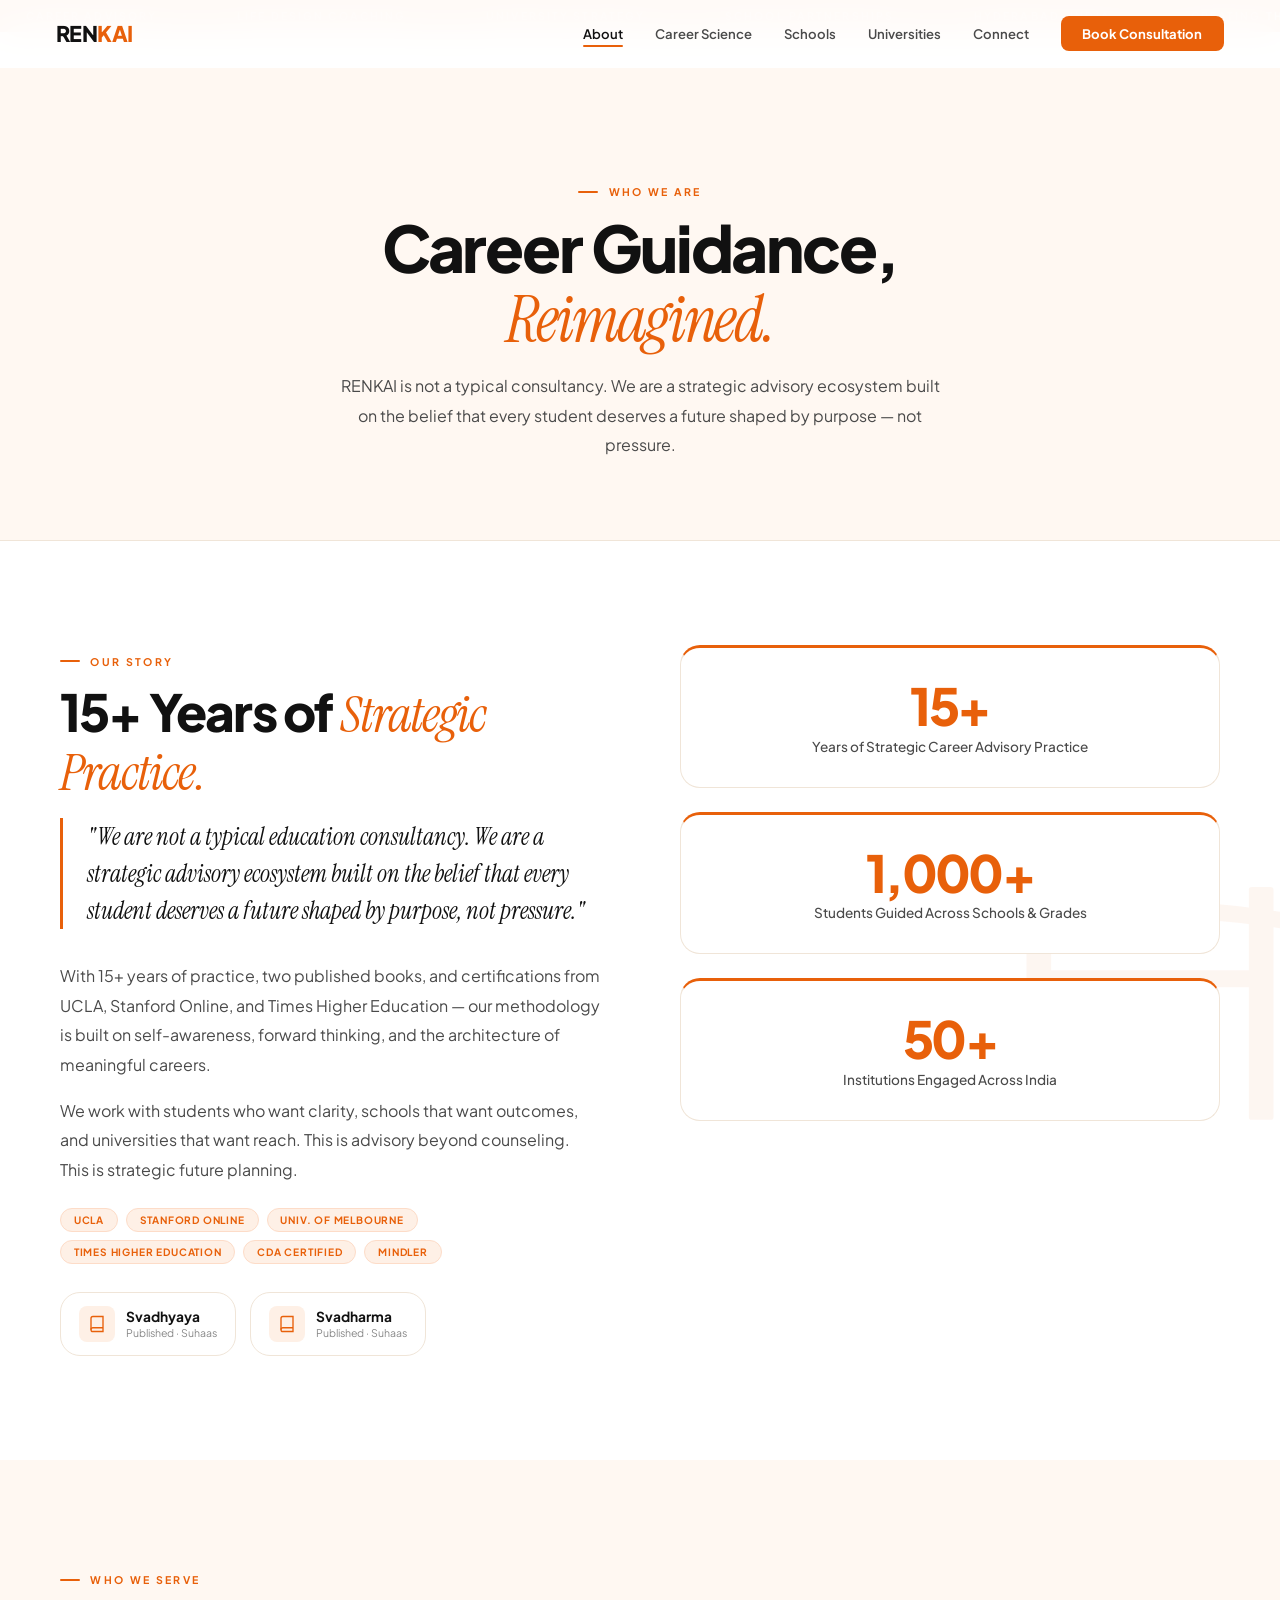
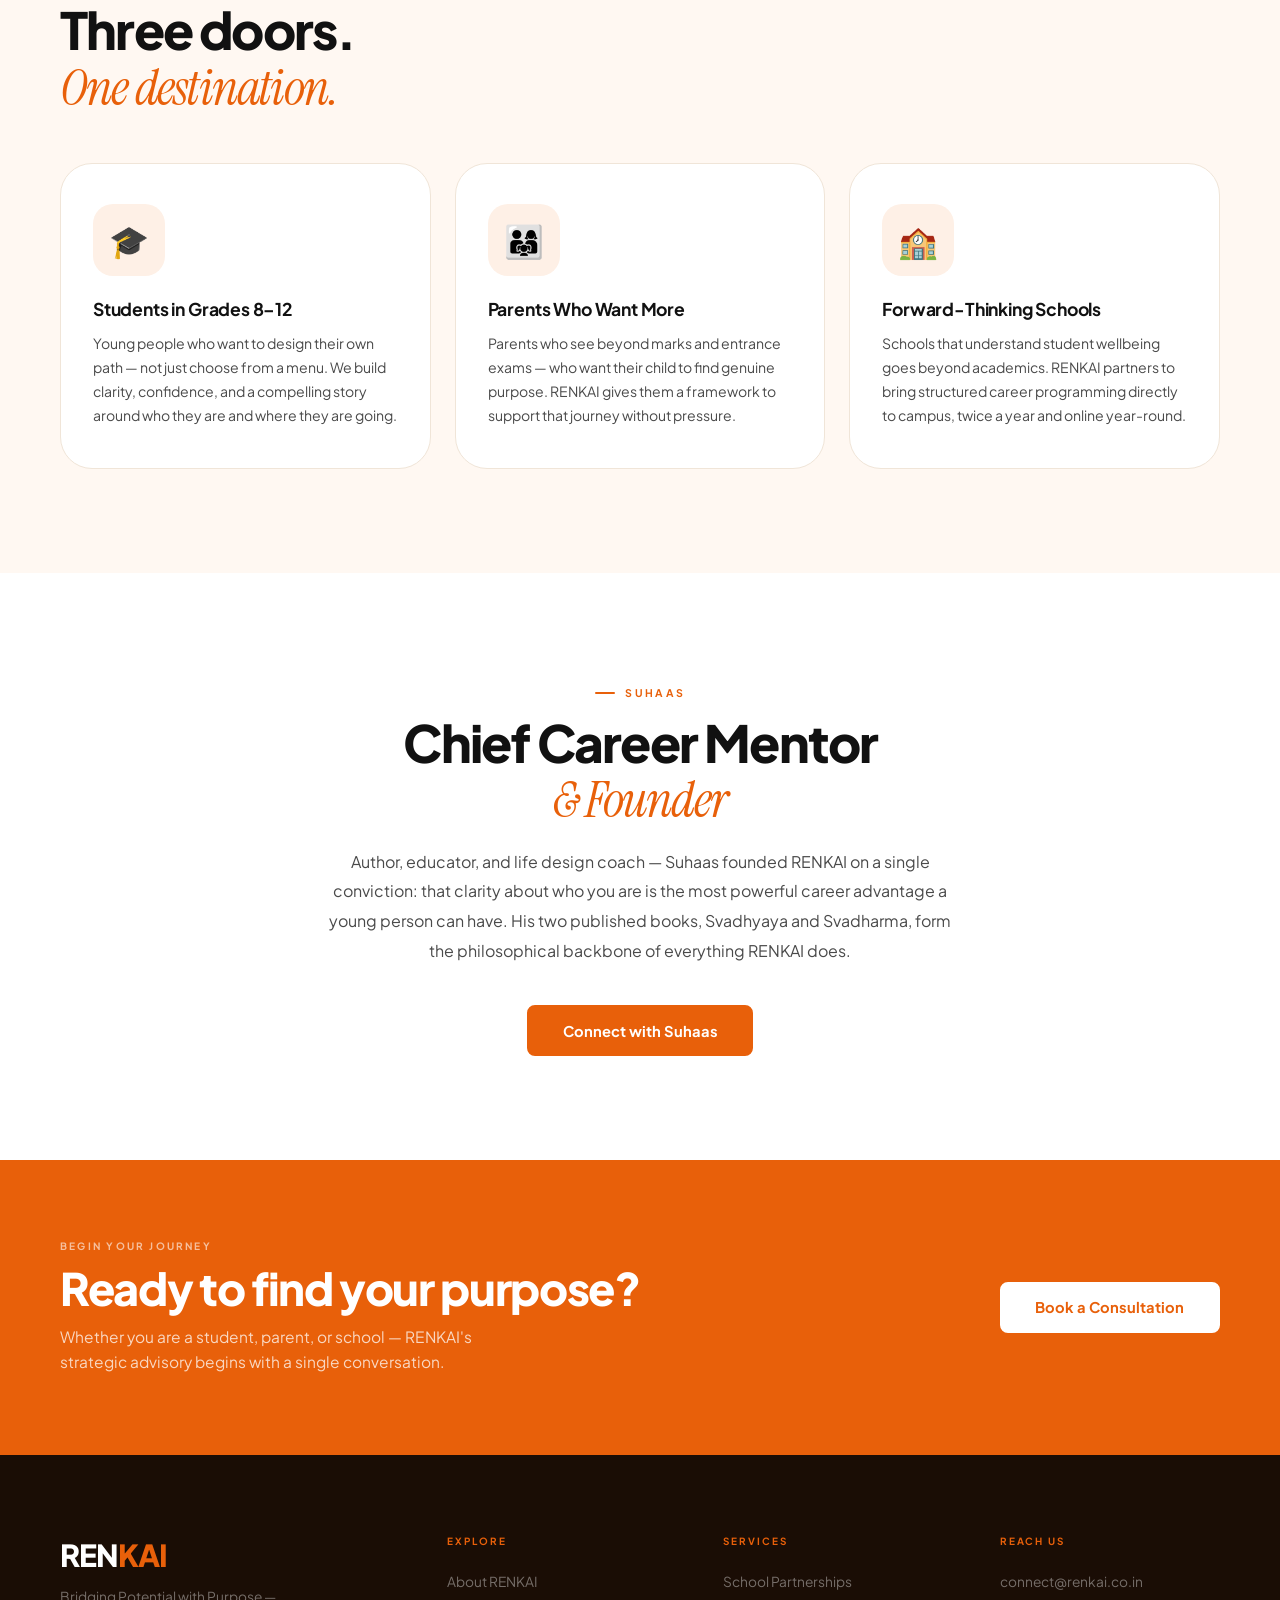
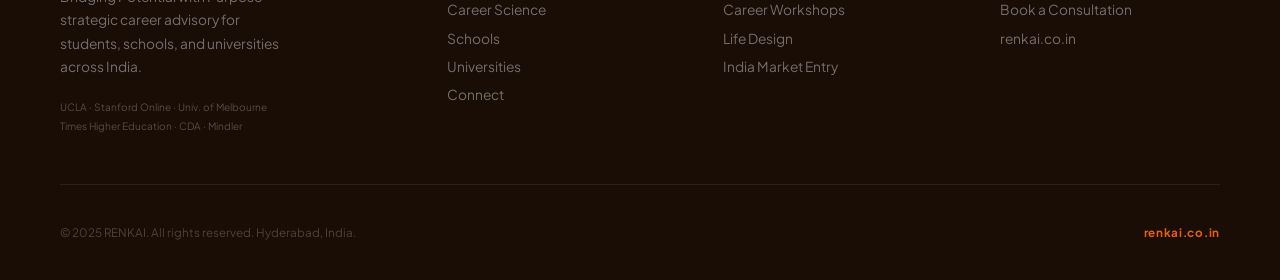
==== about.html @ 7af6ebdf "Add files via upload" ====
<!DOCTYPE html>
<html lang="en">
<head>
<meta charset="UTF-8">
<meta name="viewport" content="width=device-width, initial-scale=1.0">
<title>About RENKAI — RENKAI</title>
<meta name="description" content="RENKAI — Bridging Potential with Purpose. Strategic career advisory for students, schools, and universities.">
<link rel="preconnect" href="https://fonts.googleapis.com">
<link rel="preconnect" href="https://fonts.gstatic.com" crossorigin>
<link href="https://fonts.googleapis.com/css2?family=Plus+Jakarta+Sans:ital,wght@0,300;0,400;0,500;0,600;0,700;0,800;1,400&family=Instrument+Serif:ital@0;1&display=swap" rel="stylesheet">
<link rel="stylesheet" href="shared.css">
<style>
.about-2col{display:grid;grid-template-columns:1fr 1fr;gap:5rem;align-items:start;}
.torii-section{position:relative;overflow:hidden;}
.torii-section svg.t-deco{position:absolute;right:-60px;top:50%;transform:translateY(-50%);width:380px;opacity:.05;pointer-events:none;}
@media(max-width:900px){.about-2col{grid-template-columns:1fr;}.torii-section svg.t-deco{display:none;}}
</style>
</head>
<body>
<div class="ticker" aria-hidden="true"><div class="ticker-track"><div class="ti">Career Advisory <span class="td"></span></div><div class="ti">Life Design Coaching <span class="td"></span></div><div class="ti">University Strategy <span class="td"></span></div><div class="ti">School Partnerships <span class="td"></span></div><div class="ti">Hyderabad, India <span class="td"></span></div><div class="ti">Creating Thought Leaders <span class="td"></span></div><div class="ti">Grades 8–12 <span class="td"></span></div><div class="ti">renkai.co.in <span class="td"></span></div><div class="ti">Career Advisory <span class="td"></span></div><div class="ti">Life Design Coaching <span class="td"></span></div><div class="ti">University Strategy <span class="td"></span></div><div class="ti">School Partnerships <span class="td"></span></div><div class="ti">Hyderabad, India <span class="td"></span></div><div class="ti">Creating Thought Leaders <span class="td"></span></div><div class="ti">Grades 8–12 <span class="td"></span></div><div class="ti">renkai.co.in <span class="td"></span></div></div></div>
<nav id="nav"><a class="nav-logo" href="index.html">REN<span class="k">KAI</span></a><div class="nav-links"><a href="about.html">About</a><a href="career-science.html">Career Science</a><a href="schools.html">Schools</a><a href="universities.html">Universities</a><a href="connect.html">Connect</a><a href="connect.html" class="nav-cta">Book Consultation</a></div><button class="hamburger" id="burger"><span></span><span></span><span></span></button></nav>
<div class="mob" id="mob"><button class="mob-x" id="mobX">&#x2715;</button><a href="about.html">About</a><a href="career-science.html">Career Science</a><a href="schools.html">Schools</a><a href="universities.html">Universities</a><a href="connect.html">Connect</a><a href="connect.html" class="btn btn-f">Book Consultation</a></div>

<div class="page-hero">
  <div class="ey ey-c rv">Who We Are</div>
  <h1 class="h2p rv d1" style="font-size:clamp(2.4rem,5vw,4.5rem);">Career Guidance,<br><span class="ser">Reimagined.</span></h1>
  <p class="lead rv d2" style="margin:.9rem auto 0;text-align:center;">RENKAI is not a typical consultancy. We are a strategic advisory ecosystem built on the belief that every student deserves a future shaped by purpose — not pressure.</p>
</div>

<section class="section torii-section">
  <svg class="t-deco" viewBox="0 0 800 600" xmlns="http://www.w3.org/2000/svg" aria-hidden="true"><rect x="140" y="60" width="52" height="490" rx="6" fill="#E8600A"/><rect x="608" y="60" width="52" height="490" rx="6" fill="#E8600A"/><path d="M80 120 Q400 60 720 120 L720 155 Q400 95 80 155 Z" fill="#E8600A"/><rect x="148" y="235" width="504" height="36" rx="4" fill="#E8600A"/></svg>
  <div class="wrap">
    <div class="about-2col">
      <div>
        <div class="ey rv">Our Story</div>
        <h2 class="h2p rv d1">15+ Years of <span class="ser">Strategic Practice.</span></h2>
        <p class="pull-q rv d2">"We are not a typical education consultancy. We are a strategic advisory ecosystem built on the belief that every student deserves a future shaped by purpose, not pressure."</p>
        <p class="lead rv d3" style="max-width:100%;">With 15+ years of practice, two published books, and certifications from UCLA, Stanford Online, and Times Higher Education — our methodology is built on self-awareness, forward thinking, and the architecture of meaningful careers.</p>
        <p class="lead rv d4" style="max-width:100%;margin-top:1rem;">We work with students who want clarity, schools that want outcomes, and universities that want reach. This is advisory beyond counseling. This is strategic future planning.</p>
        <div class="chips rv d4">
          <span class="chip">UCLA</span><span class="chip">Stanford Online</span><span class="chip">Univ. of Melbourne</span><span class="chip">Times Higher Education</span><span class="chip">CDA Certified</span><span class="chip">Mindler</span>
        </div>
        <div class="book-row rv d5">
          <div class="book-chip"><div class="bico"><svg viewBox="0 0 24 24"><path d="M4 19.5A2.5 2.5 0 0 1 6.5 17H20"/><path d="M6.5 2H20v20H6.5A2.5 2.5 0 0 1 4 19.5v-15A2.5 2.5 0 0 1 6.5 2z"/></svg></div><div><div class="b-name">Svadhyaya</div><div class="b-by">Published · Suhaas</div></div></div>
          <div class="book-chip"><div class="bico"><svg viewBox="0 0 24 24"><path d="M4 19.5A2.5 2.5 0 0 1 6.5 17H20"/><path d="M6.5 2H20v20H6.5A2.5 2.5 0 0 1 4 19.5v-15A2.5 2.5 0 0 1 6.5 2z"/></svg></div><div><div class="b-name">Svadharma</div><div class="b-by">Published · Suhaas</div></div></div>
        </div>
      </div>
      <div>
        <div class="stat-row" style="grid-template-columns:1fr;margin-top:0;">
          <div class="stat-c rv d1"><div class="stat-n">15+</div><div class="stat-l">Years of Strategic Career Advisory Practice</div></div>
          <div class="stat-c rv d2"><div class="stat-n">1,000+</div><div class="stat-l">Students Guided Across Schools &amp; Grades</div></div>
          <div class="stat-c rv d3"><div class="stat-n">50+</div><div class="stat-l">Institutions Engaged Across India</div></div>
        </div>
      </div>
    </div>
  </div>
</section>

<section class="section bg-off">
  <div class="wrap">
    <div class="ey rv">Who We Serve</div>
    <h2 class="h2p rv d1">Three doors.<br><span class="ser">One destination.</span></h2>
    <div class="icon-grid" style="margin-top:3rem;">
      <div class="icon-card rv d1">
        <div class="big-ico"><span class="emoji">🎓</span></div>
        <h3>Students in Grades 8–12</h3>
        <p>Young people who want to design their own path — not just choose from a menu. We build clarity, confidence, and a compelling story around who they are and where they are going.</p>
      </div>
      <div class="icon-card rv d2">
        <div class="big-ico"><span class="emoji">👨‍👩‍👧</span></div>
        <h3>Parents Who Want More</h3>
        <p>Parents who see beyond marks and entrance exams — who want their child to find genuine purpose. RENKAI gives them a framework to support that journey without pressure.</p>
      </div>
      <div class="icon-card rv d3">
        <div class="big-ico"><span class="emoji">🏫</span></div>
        <h3>Forward-Thinking Schools</h3>
        <p>Schools that understand student wellbeing goes beyond academics. RENKAI partners to bring structured career programming directly to campus, twice a year and online year-round.</p>
      </div>
    </div>
  </div>
</section>

<section class="section">
  <div class="wrap" style="text-align:center;max-width:800px;">
    <div class="ey ey-c rv">Suhaas</div>
    <h2 class="h2p rv d1" style="text-align:center;">Chief Career Mentor<br><span class="ser">&amp; Founder</span></h2>
    <p class="lead rv d2" style="margin:1.2rem auto;text-align:center;max-width:640px;">Author, educator, and life design coach — Suhaas founded RENKAI on a single conviction: that clarity about who you are is the most powerful career advantage a young person can have. His two published books, Svadhyaya and Svadharma, form the philosophical backbone of everything RENKAI does.</p>
    <div style="margin-top:2.5rem;" class="rv d3"><a href="connect.html" class="btn btn-f">Connect with Suhaas</a></div>
  </div>
</section>

<div class="cta-strip">
  <div class="cta-in">
    <div class="rv"><p class="cta-ey">Begin Your Journey</p><h2 class="cta-h">Ready to find your purpose?</h2><p class="cta-p">Whether you are a student, parent, or school — RENKAI's strategic advisory begins with a single conversation.</p></div>
    <a href="connect.html" class="btn btn-w rv d3">Book a Consultation</a>
  </div>
</div>
<footer><div class="foot-wrap"><div class="foot-top"><div><span class="flogo">REN<span class="k">KAI</span></span><p class="ftag">Bridging Potential with Purpose — strategic career advisory for students, schools, and universities across India.</p><p class="fcerts">UCLA · Stanford Online · Univ. of Melbourne<br>Times Higher Education · CDA · Mindler</p></div><div class="fcol"><div class="fch">Explore</div><a href="about.html">About RENKAI</a><a href="career-science.html">Career Science</a><a href="schools.html">Schools</a><a href="universities.html">Universities</a><a href="connect.html">Connect</a></div><div class="fcol"><div class="fch">Services</div><a href="schools.html">School Partnerships</a><a href="schools.html">Career Workshops</a><a href="career-science.html">Life Design</a><a href="universities.html">India Market Entry</a></div><div class="fcol"><div class="fch">Reach Us</div><a href="mailto:connect@renkai.co.in">connect@renkai.co.in</a><a href="connect.html">Book a Consultation</a><a href="https://renkai.co.in">renkai.co.in</a></div></div><div class="foot-bot"><span class="fcopy">© 2025 RENKAI. All rights reserved. Hyderabad, India.</span><span class="fdomain">renkai.co.in</span></div></div></footer>
<script src="shared.js"></script>
</body>
</html>
---- shared.css ----
/* ============================================================
   RENKAI — shared.css  |  All pages share this file
   Emergent-style layout · White/Orange · Multi-page
   ============================================================ */

:root {
  --white:   #FFFFFF;
  --off:     #FFF8F2;
  --tint:    #FEF0E6;
  --tint2:   #FDE8D6;
  --border:  #F0E5D8;
  --text:    #111111;
  --mid:     #4A4A4A;
  --soft:    #888888;
  --orange:  #E8600A;
  --o2:      #F5873A;
  --o3:      #FDDCC8;
  --font:    'Plus Jakarta Sans', system-ui, sans-serif;
  --serif:   'Instrument Serif', Georgia, serif;
  --max:     1160px;
  --r:       20px;
  --r2:      32px;
  --sh:      0 4px 24px rgba(232,96,10,.09);
  --sh2:     0 12px 48px rgba(232,96,10,.14);
}

*,*::before,*::after{box-sizing:border-box;margin:0;padding:0;}
html{scroll-behavior:smooth;-webkit-font-smoothing:antialiased;}
body{font-family:var(--font);background:var(--white);color:var(--text);overflow-x:hidden;}
img{display:block;max-width:100%;}
a{color:inherit;text-decoration:none;}

/* ── TICKER ── */
.ticker{background:var(--orange);padding:.58rem 0;overflow:hidden;}
.ticker-track{display:flex;width:max-content;animation:tickroll 44s linear infinite;}
.ticker-track:hover{animation-play-state:paused;}
.ti{display:flex;align-items:center;gap:1.6rem;padding:0 1.6rem;font-size:.66rem;font-weight:700;letter-spacing:.2em;text-transform:uppercase;color:rgba(255,255,255,.9);white-space:nowrap;}
.td{width:3px;height:3px;border-radius:50%;background:rgba(255,255,255,.4);flex-shrink:0;}
@keyframes tickroll{to{transform:translateX(-50%);}}

/* ── NAV ── */
nav{position:fixed;top:0;left:0;right:0;z-index:900;height:68px;display:flex;align-items:center;justify-content:space-between;padding:0 3.5rem;background:rgba(255,255,255,.97);border-bottom:1px solid transparent;transition:border-color .3s,box-shadow .3s;backdrop-filter:blur(16px);}
nav.up{border-color:var(--border);box-shadow:0 2px 20px rgba(232,96,10,.07);}
.nav-logo{font-size:1.35rem;font-weight:800;letter-spacing:-.025em;color:var(--text);}
.nav-logo .k{color:var(--orange);}
.nav-links{display:flex;align-items:center;gap:2rem;}
.nav-links a{font-size:.82rem;font-weight:600;color:var(--mid);position:relative;transition:color .2s;padding:.3rem 0;}
.nav-links a::after{content:'';position:absolute;bottom:0;left:0;height:2px;width:0;background:var(--orange);border-radius:1px;transition:width .25s;}
.nav-links a:hover,.nav-links a.active{color:var(--text);}
.nav-links a:hover::after,.nav-links a.active::after{width:100%;}
.nav-cta{background:var(--orange)!important;color:#fff!important;padding:.55rem 1.35rem!important;border-radius:8px!important;font-weight:700!important;}
.nav-cta::after{display:none!important;}
.nav-cta:hover{background:var(--o2)!important;transform:translateY(-1px);}
.hamburger{display:none;flex-direction:column;gap:5px;cursor:pointer;background:none;border:none;padding:6px;}
.hamburger span{display:block;width:22px;height:2px;background:var(--text);border-radius:2px;transition:.3s;}

/* ── MOBILE MENU ── */
.mob{display:none;position:fixed;inset:0;z-index:890;background:rgba(255,255,255,.99);backdrop-filter:blur(20px);flex-direction:column;align-items:center;justify-content:center;gap:2.4rem;}
.mob.open{display:flex;}
.mob a{font-size:1.5rem;font-weight:700;color:var(--text);transition:color .2s;}
.mob a:hover{color:var(--orange);}
.mob-x{position:absolute;top:1.4rem;right:1.4rem;font-size:1.8rem;background:none;border:none;cursor:pointer;color:var(--mid);padding:8px;line-height:1;}

/* ── SHARED ── */
.wrap{max-width:var(--max);margin:0 auto;}
.section{padding:6.5rem 3.5rem;}
.bg-off{background:var(--off);}

/* Eyebrow */
.ey{display:inline-flex;align-items:center;gap:.65rem;font-size:.66rem;font-weight:700;letter-spacing:.22em;text-transform:uppercase;color:var(--orange);margin-bottom:1rem;}
.ey::before{content:'';width:20px;height:2px;background:var(--orange);border-radius:1px;flex-shrink:0;}
.ey-c{justify-content:center;}

/* Headings */
.h1p{font-size:clamp(3rem,8.5vw,8rem);font-weight:800;line-height:.96;letter-spacing:-.045em;color:var(--text);}
.h2p{font-size:clamp(2rem,4vw,3.4rem);font-weight:800;letter-spacing:-.035em;line-height:1.06;color:var(--text);margin-bottom:1.1rem;}
.h2p .ser{font-family:var(--serif);font-weight:400;font-style:italic;color:var(--orange);}
.h3p{font-size:1.25rem;font-weight:700;color:var(--text);letter-spacing:-.015em;margin-bottom:.6rem;}
.lead{font-size:1rem;color:var(--mid);line-height:1.85;max-width:600px;}

/* Buttons */
.btn{display:inline-flex;align-items:center;gap:.5rem;padding:.9rem 2.1rem;border-radius:8px;font-size:.92rem;font-weight:700;border:2px solid transparent;cursor:pointer;transition:all .22s;}
.btn-f{background:var(--orange);color:#fff;border-color:var(--orange);}
.btn-f:hover{background:var(--o2);border-color:var(--o2);transform:translateY(-2px);box-shadow:0 8px 24px rgba(232,96,10,.28);}
.btn-o{color:var(--orange);border-color:var(--orange);}
.btn-o:hover{background:var(--tint);transform:translateY(-2px);}
.btn-w{background:#fff;color:var(--orange);border-color:#fff;}
.btn-w:hover{opacity:.9;transform:translateY(-2px);}
.btn-pill{border-radius:100px!important;padding:1rem 3rem!important;}

/* Reveal */
.rv{opacity:0;transform:translateY(24px);transition:opacity .75s cubic-bezier(.16,1,.3,1),transform .75s cubic-bezier(.16,1,.3,1);}
.rv.on{opacity:1;transform:translateY(0);}
.d1{transition-delay:.08s;}.d2{transition-delay:.16s;}.d3{transition-delay:.24s;}.d4{transition-delay:.32s;}.d5{transition-delay:.4s;}

/* Underline word */
.ul-w{position:relative;display:inline-block;}
.ul-w::after{content:'';position:absolute;bottom:-4px;left:0;height:3px;width:0;background:var(--orange);border-radius:2px;transition:width .9s cubic-bezier(.16,1,.3,1);}
.ul-w.drawn::after{width:100%;}

/* ── PAGE HERO (inner pages) ── */
.page-hero{padding:9rem 3.5rem 5rem;background:var(--off);border-bottom:1px solid var(--border);text-align:center;}
.page-hero .h2p{font-size:clamp(2.4rem,5vw,4.5rem);}

/* ── HORIZONTAL FLOAT SCROLL ── */
.hscroll-outer{overflow:hidden;position:relative;padding:2.5rem 0;}
.hscroll-outer::before,.hscroll-outer::after{content:'';position:absolute;top:0;bottom:0;width:80px;z-index:2;pointer-events:none;}
.hscroll-outer::before{left:0;background:linear-gradient(to right,var(--white),transparent);}
.hscroll-outer::after{right:0;background:linear-gradient(to left,var(--white),transparent);}
.hscroll-outer.bg-off-fade::before{background:linear-gradient(to right,var(--off),transparent);}
.hscroll-outer.bg-off-fade::after{background:linear-gradient(to left,var(--off),transparent);}
.hscroll-track{display:flex;gap:1.5rem;width:max-content;animation:hscrollMove 38s linear infinite;padding:.5rem 2rem;}
.hscroll-track:hover{animation-play-state:paused;}
.hscroll-track.slow{animation-duration:52s;}
@keyframes hscrollMove{to{transform:translateX(-50%);}}

/* Float cards (horizontal scroll) */
.fc{flex-shrink:0;width:280px;background:var(--white);border:1px solid var(--border);border-radius:var(--r2);padding:2rem;transition:box-shadow .25s,transform .25s,border-color .25s;position:relative;overflow:hidden;}
.fc:hover{box-shadow:var(--sh2);transform:translateY(-6px);border-color:var(--o3);}
.fc::before{content:'';position:absolute;top:0;left:0;right:0;height:3px;background:linear-gradient(90deg,var(--orange),var(--o2));transform:scaleX(0);transform-origin:left;transition:transform .3s ease;border-radius:var(--r2) var(--r2) 0 0;}
.fc:hover::before{transform:scaleX(1);}
.fc-ico{width:60px;height:60px;background:var(--tint);border-radius:var(--r);display:flex;align-items:center;justify-content:center;margin-bottom:1.2rem;transition:background .25s;}
.fc:hover .fc-ico{background:var(--tint2);}
.fc-ico svg{width:30px;height:30px;stroke:var(--orange);fill:none;stroke-width:1.5;}
.fc-ico .big-icon{font-size:1.8rem;line-height:1;}
.fc h3{font-size:1rem;font-weight:700;color:var(--text);margin-bottom:.5rem;}
.fc p{font-size:.84rem;color:var(--mid);line-height:1.7;}
.fc-tag{display:inline-block;margin-top:1rem;font-size:.62rem;font-weight:700;letter-spacing:.1em;text-transform:uppercase;color:var(--orange);background:var(--tint);border:1px solid var(--o3);padding:.25rem .65rem;border-radius:100px;}

/* ── LARGE ICON STACK CARDS ── */
.icon-grid{display:grid;grid-template-columns:repeat(3,1fr);gap:1.5rem;}
.icon-card{background:var(--white);border:1px solid var(--border);border-radius:var(--r2);padding:2.5rem 2rem;position:relative;overflow:hidden;transition:box-shadow .28s,transform .28s,border-color .28s;}
.icon-card::before{content:'';position:absolute;top:0;left:0;right:0;height:4px;background:linear-gradient(90deg,var(--orange),var(--o2));transform:scaleX(0);transform-origin:left;transition:transform .35s ease;border-radius:var(--r2) var(--r2) 0 0;}
.icon-card:hover::before{transform:scaleX(1);}
.icon-card:hover{box-shadow:var(--sh2);transform:translateY(-5px);border-color:var(--o3);}
.icon-card .big-ico{width:72px;height:72px;background:var(--tint);border-radius:var(--r);display:flex;align-items:center;justify-content:center;margin-bottom:1.4rem;transition:background .28s;}
.icon-card:hover .big-ico{background:var(--tint2);}
.icon-card .big-ico svg{width:36px;height:36px;stroke:var(--orange);fill:none;stroke-width:1.5;}
.icon-card .big-ico .emoji{font-size:2rem;line-height:1;}
.icon-card h3{font-size:1.1rem;font-weight:700;color:var(--text);margin-bottom:.65rem;letter-spacing:-.01em;}
.icon-card p{font-size:.88rem;color:var(--mid);line-height:1.72;}

/* ── STAT CARDS ── */
.stat-row{display:grid;grid-template-columns:repeat(3,1fr);gap:1.5rem;margin-top:3rem;}
.stat-c{background:var(--white);border:1px solid var(--border);border-top:3px solid var(--orange);border-radius:var(--r);padding:2rem;text-align:center;transition:box-shadow .25s,transform .25s;}
.stat-c:hover{box-shadow:var(--sh);transform:translateY(-3px);}
.stat-n{font-size:3.2rem;font-weight:800;letter-spacing:-.05em;color:var(--orange);line-height:1;margin-bottom:.4rem;}
.stat-l{font-size:.85rem;color:var(--mid);font-weight:500;}

/* ── CHECKLIST ── */
.check-grid{display:grid;grid-template-columns:1fr 1fr;gap:.75rem;}
.check-item{display:flex;align-items:flex-start;gap:.7rem;padding:.95rem 1.1rem;background:var(--white);border:1px solid var(--border);border-radius:var(--r);font-size:.85rem;font-weight:600;color:var(--text);line-height:1.35;transition:border-color .22s,background .22s,transform .2s;}
.check-item:hover{border-color:var(--o3);background:var(--tint);transform:translateY(-1px);}
.chk{width:22px;height:22px;background:var(--orange);border-radius:50%;display:flex;align-items:center;justify-content:center;flex-shrink:0;margin-top:1px;}
.chk svg{width:11px;height:11px;stroke:#fff;fill:none;stroke-width:2.5;}

/* ── TESTIMONIAL CAROUSEL ── */
.testi-outer{overflow:hidden;position:relative;margin:0 -3.5rem;padding:0 3.5rem;}
.testi-outer::before,.testi-outer::after{content:'';position:absolute;top:0;bottom:0;width:100px;z-index:2;pointer-events:none;}
.testi-outer::before{left:0;background:linear-gradient(to right,var(--off),transparent);}
.testi-outer::after{right:0;background:linear-gradient(to left,var(--off),transparent);}
.testi-track{display:flex;gap:1.5rem;width:max-content;animation:testiScroll 54s linear infinite;padding:.5rem 0 1rem;}
.testi-track:hover{animation-play-state:paused;}
@keyframes testiScroll{to{transform:translateX(-50%);}}
.tc{width:360px;flex-shrink:0;background:var(--white);border:1px solid var(--border);border-radius:var(--r2);padding:2.2rem;transition:border-color .25s,box-shadow .25s;}
.tc:hover{border-color:var(--o3);box-shadow:var(--sh);}
.tc-top{display:flex;align-items:center;gap:.9rem;margin-bottom:1.2rem;}
.t-av{width:46px;height:46px;border-radius:50%;display:flex;align-items:center;justify-content:center;font-size:.95rem;font-weight:800;color:#fff;flex-shrink:0;}
.av1{background:var(--orange);}
.av2{background:var(--o2);}
.av3{background:#C06010;}
.av4{background:#D05020;}
.av5{background:#E07828;}
.av6{background:#B04A08;}
.t-name{font-size:.9rem;font-weight:700;color:var(--text);line-height:1.2;}
.t-role{font-size:.71rem;color:var(--soft);font-weight:500;margin-top:.12rem;}
.t-stars{display:flex;gap:2px;margin-bottom:.9rem;}
.t-stars svg{width:13px;height:13px;fill:var(--orange);}
.t-quote{font-family:var(--serif);font-size:1rem;font-style:italic;color:var(--mid);line-height:1.75;margin-bottom:1.1rem;}
.t-tag{display:inline-block;font-size:.61rem;font-weight:700;letter-spacing:.12em;text-transform:uppercase;color:var(--orange);background:var(--tint);border:1px solid var(--o3);padding:.26rem .68rem;border-radius:100px;}

/* ── CTA STRIP ── */
.cta-strip{background:var(--orange);padding:5rem 3.5rem;}
.cta-in{max-width:var(--max);margin:0 auto;display:flex;align-items:center;justify-content:space-between;gap:3rem;flex-wrap:wrap;}
.cta-ey{font-size:.63rem;font-weight:700;letter-spacing:.22em;text-transform:uppercase;color:rgba(255,255,255,.6);margin-bottom:.7rem;}
.cta-h{font-size:clamp(1.9rem,3.5vw,2.9rem);font-weight:800;letter-spacing:-.03em;color:#fff;line-height:1.1;margin-bottom:.7rem;}
.cta-p{font-size:.97rem;color:rgba(255,255,255,.75);line-height:1.65;max-width:480px;}

/* ── PULL QUOTE ── */
.pull-q{font-family:var(--serif);font-size:clamp(1.1rem,2vw,1.5rem);font-style:italic;line-height:1.55;color:var(--text);padding-left:1.5rem;border-left:3px solid var(--orange);margin-bottom:2rem;}

/* ── ORANGE STATEMENT BOX ── */
.stmt-box{background:var(--orange);border-radius:var(--r);padding:2.2rem 2.4rem;font-family:var(--serif);font-size:clamp(1rem,1.8vw,1.35rem);font-style:italic;color:#fff;line-height:1.55;}
.stmt-box em{font-style:normal;font-family:var(--font);font-weight:800;}

/* ── CERT CHIPS ── */
.chips{display:flex;flex-wrap:wrap;gap:.5rem;margin-top:1.5rem;}
.chip{font-size:.63rem;font-weight:700;letter-spacing:.08em;text-transform:uppercase;color:var(--orange);background:var(--tint);border:1px solid var(--o3);padding:.3rem .8rem;border-radius:100px;}

/* ── BOOK CHIPS ── */
.book-row{display:flex;gap:.9rem;flex-wrap:wrap;margin-top:1.8rem;}
.book-chip{display:flex;align-items:center;gap:.72rem;padding:.8rem 1.1rem;background:var(--white);border:1px solid var(--border);border-radius:var(--r);transition:border-color .22s;}
.book-chip:hover{border-color:var(--orange);}
.bico{width:36px;height:36px;background:var(--tint);border-radius:8px;display:flex;align-items:center;justify-content:center;flex-shrink:0;}
.bico svg{width:18px;height:18px;stroke:var(--orange);fill:none;stroke-width:1.8;}
.b-name{font-size:.86rem;font-weight:700;color:var(--text);line-height:1.2;}
.b-by{font-size:.66rem;color:var(--soft);}

/* ── TORII SVG ── */
.torii-bg{position:absolute;bottom:0;left:50%;transform:translateX(-50%);opacity:.07;pointer-events:none;width:min(900px,90vw);}

/* ── FOOTER ── */
footer{background:#1A0D05;padding:5rem 3.5rem 2.5rem;}
.foot-wrap{max-width:var(--max);margin:0 auto;}
.foot-top{display:grid;grid-template-columns:1.5fr 1fr 1fr 1fr;gap:3.5rem;padding-bottom:3rem;border-bottom:1px solid rgba(255,255,255,.08);margin-bottom:2.5rem;}
.flogo{font-size:1.9rem;font-weight:800;letter-spacing:-.03em;color:#fff;display:block;margin-bottom:.7rem;}
.flogo .k{color:var(--orange);}
.ftag{font-size:.86rem;color:rgba(255,255,255,.4);line-height:1.7;max-width:230px;margin-bottom:1.2rem;}
.fcerts{font-size:.63rem;color:rgba(255,255,255,.26);line-height:1.9;}
.fch{font-size:.62rem;font-weight:700;letter-spacing:.2em;text-transform:uppercase;color:var(--orange);margin-bottom:1.3rem;}
.fcol a{display:block;font-size:.86rem;color:rgba(255,255,255,.4);padding:.35rem 0;transition:color .2s;}
.fcol a:hover{color:#fff;}
.foot-bot{display:flex;justify-content:space-between;align-items:center;flex-wrap:wrap;gap:1rem;}
.fcopy{font-size:.73rem;color:rgba(255,255,255,.22);}
.fdomain{font-size:.73rem;font-weight:700;color:var(--orange);letter-spacing:.06em;}

/* ── RESPONSIVE ── */
@media(max-width:900px){
  nav{padding:0 1.5rem;}
  .nav-links{display:none;}
  .hamburger{display:flex;}
  .section{padding:4.5rem 1.5rem;}
  .page-hero{padding:8rem 1.5rem 4rem;}
  .icon-grid{grid-template-columns:1fr 1fr;}
  .stat-row{grid-template-columns:1fr 1fr;}
  .check-grid{grid-template-columns:1fr;}
  .cta-strip{padding:4rem 1.5rem;}
  .cta-in{flex-direction:column;}
  footer{padding:4rem 1.5rem 2rem;}
  .foot-top{grid-template-columns:1fr 1fr;gap:2.5rem;}
  .testi-outer{margin:0 -1.5rem;padding:0 1.5rem;}
}
@media(max-width:600px){
  .section{padding:4rem 1rem;}
  .icon-grid{grid-template-columns:1fr;}
  .stat-row{grid-template-columns:1fr;}
  nav{padding:0 1rem;}
  footer{padding:3rem 1rem 1.5rem;}
  .foot-top{grid-template-columns:1fr;}
  .cta-strip{padding:3.5rem 1rem;}
  .tc{width:300px;}
  .fc{width:240px;}
  .page-hero{padding:7.5rem 1rem 3.5rem;}
}
@media(prefers-reduced-motion:reduce){
  *,*::before,*::after{animation-duration:.01ms!important;transition-duration:.01ms!important;}
}
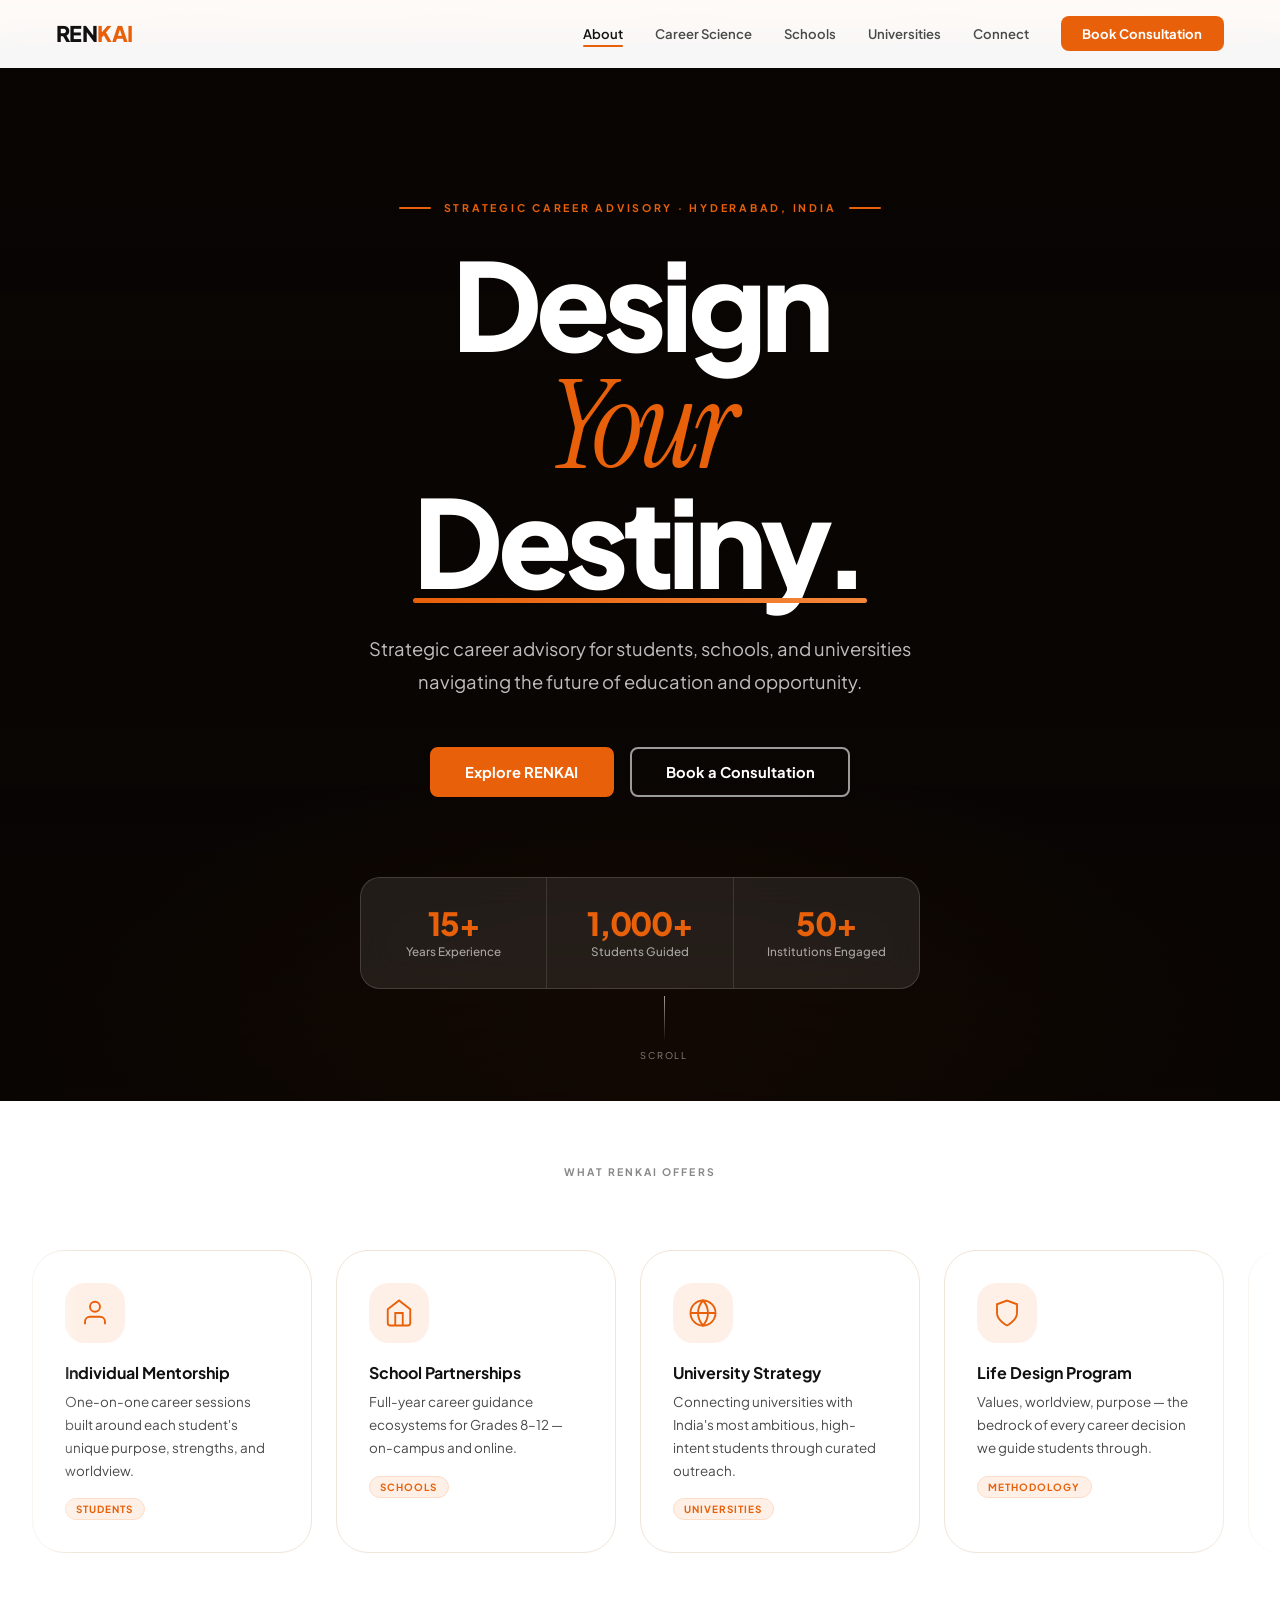
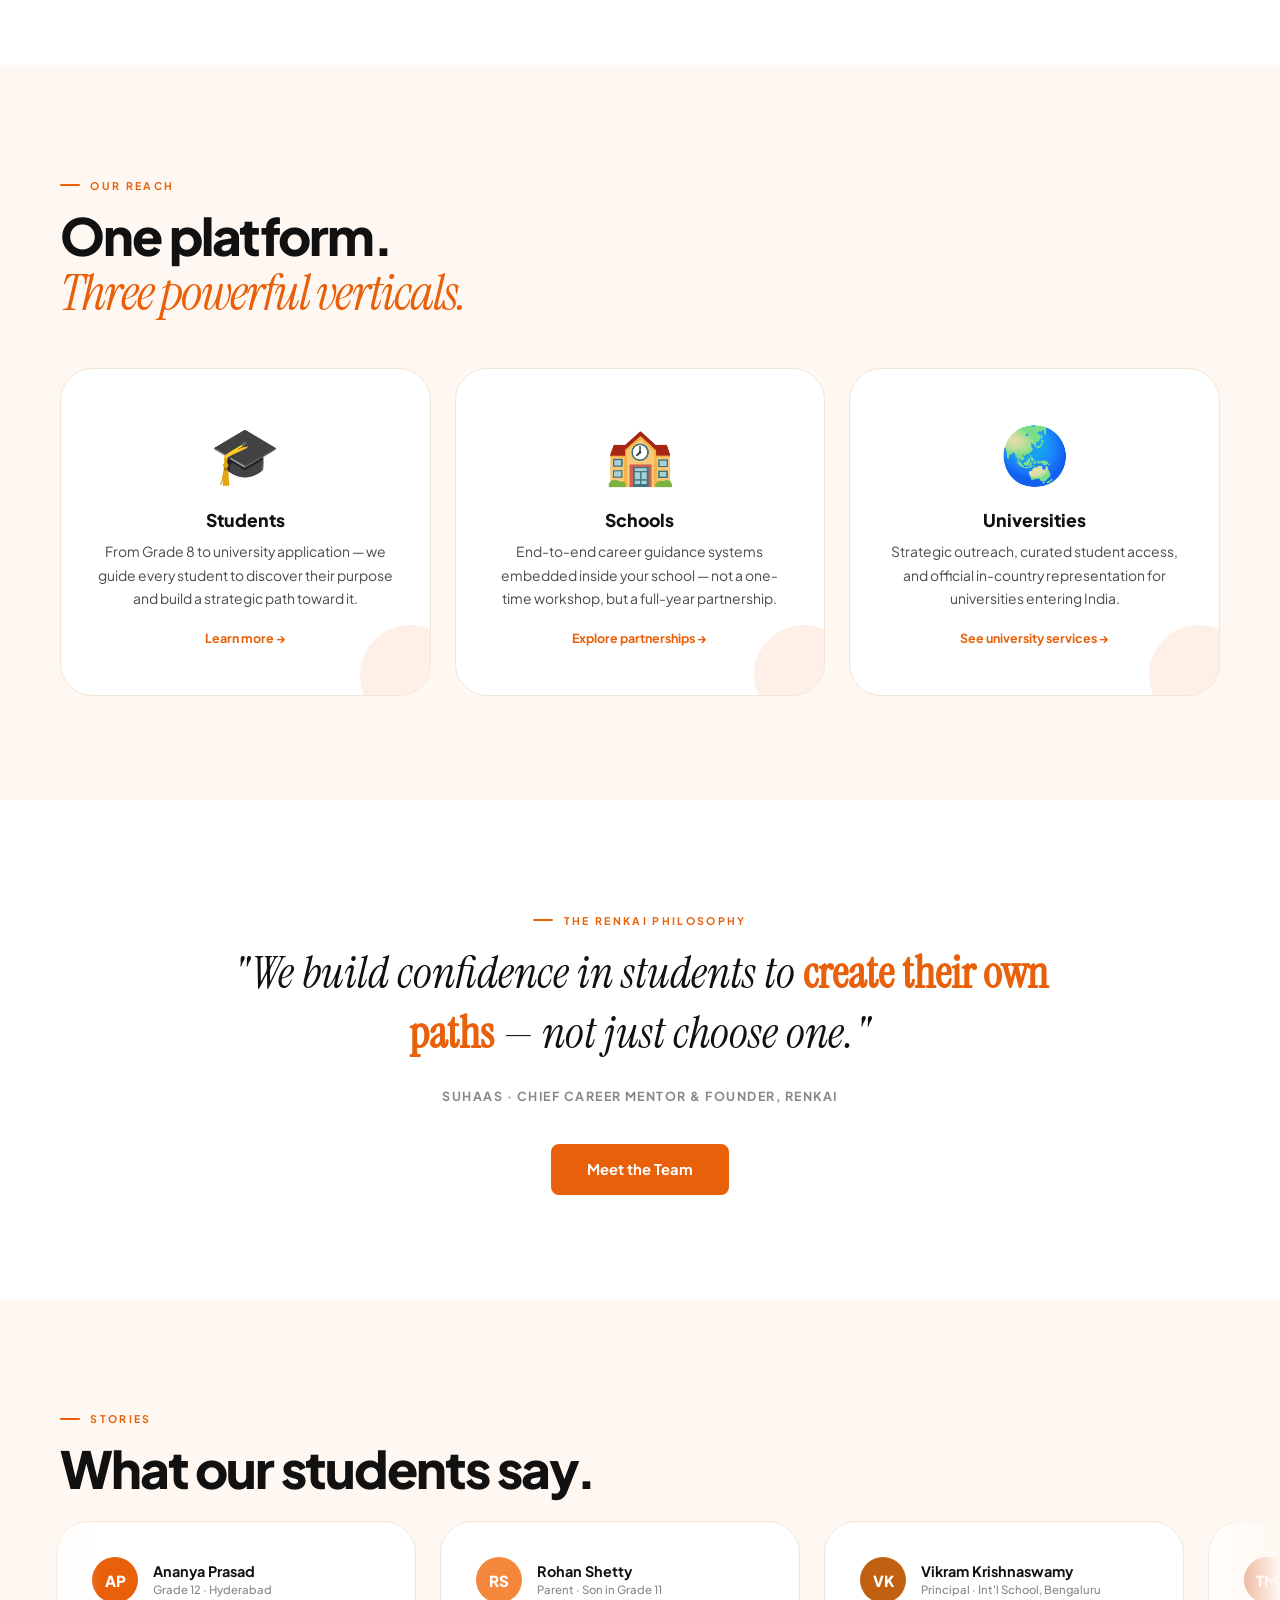
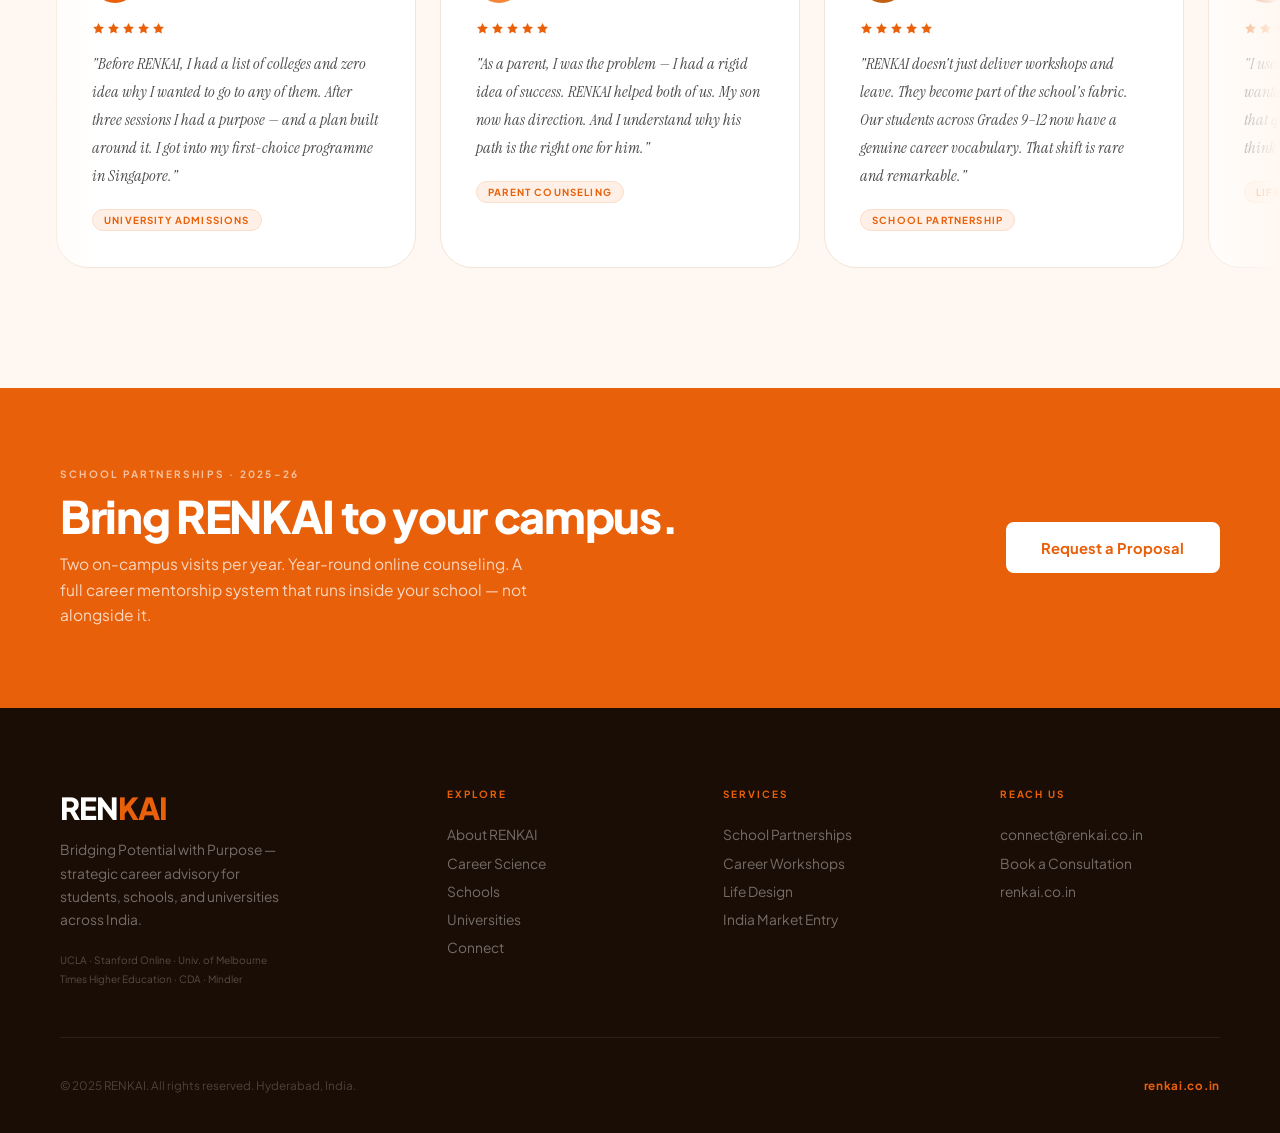
==== commit 6c64e570: "Update print statement from 'Hello' to 'Goodbye'" ====
--- a/about.html
+++ b/about.html
@@ -3,99 +3,243 @@
 <head>
 <meta charset="UTF-8">
 <meta name="viewport" content="width=device-width, initial-scale=1.0">
-<title>About RENKAI — RENKAI</title>
-<meta name="description" content="RENKAI — Bridging Potential with Purpose. Strategic career advisory for students, schools, and universities.">
+<title>RENKAI — Design Your Destiny</title>
+<meta name="description" content="RENKAI is a premium strategic career advisory platform bridging potential with purpose for students, schools, and universities across India.">
 <link rel="preconnect" href="https://fonts.googleapis.com">
 <link rel="preconnect" href="https://fonts.gstatic.com" crossorigin>
 <link href="https://fonts.googleapis.com/css2?family=Plus+Jakarta+Sans:ital,wght@0,300;0,400;0,500;0,600;0,700;0,800;1,400&family=Instrument+Serif:ital@0;1&display=swap" rel="stylesheet">
 <link rel="stylesheet" href="shared.css">
 <style>
-.about-2col{display:grid;grid-template-columns:1fr 1fr;gap:5rem;align-items:start;}
-.torii-section{position:relative;overflow:hidden;}
-.torii-section svg.t-deco{position:absolute;right:-60px;top:50%;transform:translateY(-50%);width:380px;opacity:.05;pointer-events:none;}
-@media(max-width:900px){.about-2col{grid-template-columns:1fr;}.torii-section svg.t-deco{display:none;}}
+/* ── HOME-ONLY STYLES ── */
+.hero{min-height:100vh;display:flex;align-items:center;justify-content:center;text-align:center;padding:10rem 3.5rem 7rem;position:relative;overflow:hidden;background:#0a0604;}
+
+/* REAL TORII GATE PHOTO BACKGROUND */
+.hero-photo{position:absolute;inset:0;z-index:0;}
+.hero-photo img{width:100%;height:100%;object-fit:cover;object-position:center 30%;display:block;}
+
+/* Multi-layer overlay — darkens photo so text is crisp, adds orange warmth at bottom */
+.hero-photo::after{
+  content:'';
+  position:absolute;inset:0;
+  background:
+    linear-gradient(to bottom,
+      rgba(8,4,2,.72) 0%,
+      rgba(8,4,2,.52) 35%,
+      rgba(8,4,2,.48) 55%,
+      rgba(8,4,2,.78) 100%
+    ),
+    radial-gradient(ellipse 80% 50% at 50% 100%, rgba(232,96,10,.18) 0%, transparent 65%);
+}
+
+.hero-inner{position:relative;z-index:1;max-width:940px;margin:0 auto;}
+.hero-ey{display:inline-flex;align-items:center;gap:.8rem;font-size:.66rem;font-weight:700;letter-spacing:.26em;text-transform:uppercase;color:var(--orange);margin-bottom:2rem;opacity:0;animation:hfu .8s .1s cubic-bezier(.16,1,.3,1) forwards;}
+.hero-ey::before,.hero-ey::after{content:'';display:block;width:32px;height:1.5px;background:var(--orange);border-radius:1px;}
+
+/* Headline — white on photo */
+.hero-h1{font-size:clamp(3.5rem,9.5vw,9rem);font-weight:800;line-height:.94;letter-spacing:-.048em;color:#ffffff;margin-bottom:.4rem;opacity:0;animation:hfu .8s .22s cubic-bezier(.16,1,.3,1) forwards;}
+.hero-h1 .italic{font-family:var(--serif);font-weight:400;font-style:italic;color:var(--orange);}
+.hero-h1 .uw{position:relative;display:inline-block;}
+.hero-h1 .uw::after{content:'';position:absolute;bottom:-6px;left:0;height:5px;width:0;background:linear-gradient(90deg,var(--orange),var(--o2));border-radius:3px;animation:drawLine .9s 1.3s cubic-bezier(.16,1,.3,1) forwards;}
+@keyframes drawLine{to{width:100%;}}
+.hero-sub{font-size:clamp(1rem,1.8vw,1.15rem);color:rgba(255,255,255,.75);line-height:1.8;max-width:560px;margin:2.2rem auto 3rem;opacity:0;animation:hfu .8s .42s cubic-bezier(.16,1,.3,1) forwards;}
+.hero-ctas{display:flex;align-items:center;justify-content:center;gap:1rem;flex-wrap:wrap;opacity:0;animation:hfu .8s .56s cubic-bezier(.16,1,.3,1) forwards;}
+
+/* Outline button reversed for dark hero */
+.hero-ctas .btn-o{color:#fff;border-color:rgba(255,255,255,.6);}
+.hero-ctas .btn-o:hover{background:rgba(255,255,255,.1);border-color:#fff;}
+
+/* stat bar — frosted glass on photo */
+.hero-stats{display:flex;align-items:stretch;margin:5rem auto 0;max-width:680px;border:1px solid rgba(255,255,255,.15);border-radius:var(--r);overflow:hidden;backdrop-filter:blur(16px);-webkit-backdrop-filter:blur(16px);background:rgba(255,255,255,.09);opacity:0;animation:hfu .8s .75s cubic-bezier(.16,1,.3,1) forwards;}
+.hs{flex:1;padding:1.8rem 1.5rem;text-align:center;border-right:1px solid rgba(255,255,255,.12);transition:background .25s;}
+.hs:last-child{border-right:none;}
+.hs:hover{background:rgba(255,255,255,.07);}
+.hs-n{font-size:2rem;font-weight:800;letter-spacing:-.04em;color:var(--orange);line-height:1;margin-bottom:.3rem;}
+.hs-l{font-size:.73rem;color:rgba(255,255,255,.6);font-weight:500;}
+
+/* scroll hint */
+.scroll-hint{position:absolute;bottom:2.5rem;left:50%;transform:translateX(-50%);display:flex;flex-direction:column;align-items:center;gap:7px;opacity:0;animation:hfu .8s 1.1s ease forwards;}
+.sh-line{width:1px;height:46px;background:linear-gradient(to bottom,rgba(255,255,255,.6),transparent);animation:shpulse 2.2s ease-in-out infinite;}
+.sh-txt{font-size:.58rem;letter-spacing:.2em;text-transform:uppercase;color:rgba(255,255,255,.5);}
+@keyframes hfu{from{opacity:0;transform:translateY(22px);}to{opacity:1;transform:translateY(0);}}
+@keyframes shpulse{0%,100%{opacity:.3}50%{opacity:1}}
+
+/* float scroll section */
+.float-section{padding:4rem 0;background:var(--white);}
+.float-label{text-align:center;font-size:.65rem;font-weight:700;letter-spacing:.2em;text-transform:uppercase;color:var(--soft);margin-bottom:1.5rem;}
+
+/* home 2-col intro */
+.home-grid{display:grid;grid-template-columns:1fr 1fr;gap:5rem;align-items:start;}
+.home-big-num{font-size:7rem;font-weight:800;letter-spacing:-.06em;color:var(--o3);line-height:.9;margin-bottom:-.5rem;}
+
+/* services float cards — home */
+.sfc{display:flex;align-items:flex-start;gap:.7rem;padding:1rem 1.2rem;background:var(--white);border:1px solid var(--border);border-radius:var(--r);margin-bottom:.75rem;transition:border-color .22s,background .22s;}
+.sfc:hover{border-color:var(--o3);background:var(--tint);}
+.sfc-ico{width:36px;height:36px;background:var(--tint);border-radius:8px;display:flex;align-items:center;justify-content:center;flex-shrink:0;}
+.sfc-ico svg{width:18px;height:18px;stroke:var(--orange);fill:none;stroke-width:1.6;}
+.sfc-txt{font-size:.86rem;font-weight:600;color:var(--text);}
+.sfc-sub{font-size:.75rem;color:var(--soft);margin-top:.12rem;}
+
+/* three pillars */
+.pillars{display:grid;grid-template-columns:repeat(3,1fr);gap:1.5rem;margin-top:3rem;}
+.pillar{background:var(--white);border:1px solid var(--border);border-radius:var(--r2);padding:3rem 2rem;text-align:center;transition:box-shadow .28s,transform .28s,border-color .28s;position:relative;overflow:hidden;}
+.pillar::after{content:'';position:absolute;bottom:-30px;right:-30px;width:100px;height:100px;background:var(--tint);border-radius:50%;pointer-events:none;transition:background .28s;}
+.pillar:hover::after{background:var(--tint2);}
+.pillar:hover{box-shadow:var(--sh2);transform:translateY(-6px);border-color:var(--o3);}
+.pillar-ico{font-size:3.5rem;margin-bottom:1.2rem;display:block;}
+.pillar-title{font-size:1.1rem;font-weight:800;color:var(--text);margin-bottom:.6rem;}
+.pillar-body{font-size:.87rem;color:var(--mid);line-height:1.7;}
+.pillar-arrow{display:inline-flex;align-items:center;gap:.35rem;font-size:.78rem;font-weight:700;color:var(--orange);margin-top:1.2rem;transition:gap .2s;}
+.pillar:hover .pillar-arrow{gap:.6rem;}
+
+@media(max-width:900px){
+  .home-grid{grid-template-columns:1fr;}
+  .pillars{grid-template-columns:1fr 1fr;}
+  .hero{padding:9rem 1.5rem 5rem;}
+}
+@media(max-width:600px){
+  .pillars{grid-template-columns:1fr;}
+  .hero{padding:8rem 1rem 4.5rem;}
+}
 </style>
 </head>
 <body>
+
+<!-- NAV -->
 <div class="ticker" aria-hidden="true"><div class="ticker-track"><div class="ti">Career Advisory <span class="td"></span></div><div class="ti">Life Design Coaching <span class="td"></span></div><div class="ti">University Strategy <span class="td"></span></div><div class="ti">School Partnerships <span class="td"></span></div><div class="ti">Hyderabad, India <span class="td"></span></div><div class="ti">Creating Thought Leaders <span class="td"></span></div><div class="ti">Grades 8–12 <span class="td"></span></div><div class="ti">renkai.co.in <span class="td"></span></div><div class="ti">Career Advisory <span class="td"></span></div><div class="ti">Life Design Coaching <span class="td"></span></div><div class="ti">University Strategy <span class="td"></span></div><div class="ti">School Partnerships <span class="td"></span></div><div class="ti">Hyderabad, India <span class="td"></span></div><div class="ti">Creating Thought Leaders <span class="td"></span></div><div class="ti">Grades 8–12 <span class="td"></span></div><div class="ti">renkai.co.in <span class="td"></span></div></div></div>
 <nav id="nav"><a class="nav-logo" href="index.html">REN<span class="k">KAI</span></a><div class="nav-links"><a href="about.html">About</a><a href="career-science.html">Career Science</a><a href="schools.html">Schools</a><a href="universities.html">Universities</a><a href="connect.html">Connect</a><a href="connect.html" class="nav-cta">Book Consultation</a></div><button class="hamburger" id="burger"><span></span><span></span><span></span></button></nav>
 <div class="mob" id="mob"><button class="mob-x" id="mobX">&#x2715;</button><a href="about.html">About</a><a href="career-science.html">Career Science</a><a href="schools.html">Schools</a><a href="universities.html">Universities</a><a href="connect.html">Connect</a><a href="connect.html" class="btn btn-f">Book Consultation</a></div>
 
-<div class="page-hero">
-  <div class="ey ey-c rv">Who We Are</div>
-  <h1 class="h2p rv d1" style="font-size:clamp(2.4rem,5vw,4.5rem);">Career Guidance,<br><span class="ser">Reimagined.</span></h1>
-  <p class="lead rv d2" style="margin:.9rem auto 0;text-align:center;">RENKAI is not a typical consultancy. We are a strategic advisory ecosystem built on the belief that every student deserves a future shaped by purpose — not pressure.</p>
+<!-- ══ HERO ══ -->
+<section class="hero">
+
+  <!-- REAL TORII GATE PHOTO -->
+  <div class="hero-photo">
+    <img src="assets/images/toriigate-hero.jpg" alt="Torii gate — RENKAI" loading="eager" fetchpriority="high">
+  </div>
+
+  <div class="hero-inner">
+    <p class="hero-ey">Strategic Career Advisory · Hyderabad, India</p>
+    <h1 class="hero-h1">
+      Design<br>
+      <span class="italic">Your</span><br>
+      <span class="uw">Destiny.</span>
+    </h1>
+    <p class="hero-sub">Strategic career advisory for students, schools, and universities navigating the future of education and opportunity.</p>
+    <div class="hero-ctas">
+      <a href="about.html" class="btn btn-f">Explore RENKAI</a>
+      <a href="connect.html" class="btn btn-o">Book a Consultation</a>
+    </div>
+    <div class="hero-stats">
+      <div class="hs"><div class="hs-n">15+</div><div class="hs-l">Years Experience</div></div>
+      <div class="hs"><div class="hs-n">1,000+</div><div class="hs-l">Students Guided</div></div>
+      <div class="hs"><div class="hs-n">50+</div><div class="hs-l">Institutions Engaged</div></div>
+    </div>
+  </div>
+  <div class="scroll-hint"><div class="sh-line"></div><span class="sh-txt">Scroll</span></div>
+</section>
+
+<!-- ══ HORIZONTAL FLOATING SCROLL ══ -->
+<div class="float-section">
+  <p class="float-label">What RENKAI Offers</p>
+  <div class="hscroll-outer">
+    <div class="hscroll-track">
+      <div class="fc"><div class="fc-ico"><svg viewBox="0 0 24 24"><path d="M20 21v-2a4 4 0 0 0-4-4H8a4 4 0 0 0-4 4v2"/><circle cx="12" cy="7" r="4"/></svg></div><h3>Individual Mentorship</h3><p>One-on-one career sessions built around each student's unique purpose, strengths, and worldview.</p><span class="fc-tag">Students</span></div>
+      <div class="fc"><div class="fc-ico"><svg viewBox="0 0 24 24"><path d="M3 9l9-7 9 7v11a2 2 0 0 1-2 2H5a2 2 0 0 1-2-2z"/><polyline points="9 22 9 12 15 12 15 22"/></svg></div><h3>School Partnerships</h3><p>Full-year career guidance ecosystems for Grades 8–12 — on-campus and online.</p><span class="fc-tag">Schools</span></div>
+      <div class="fc"><div class="fc-ico"><svg viewBox="0 0 24 24"><circle cx="12" cy="12" r="10"/><path d="M2 12h20M12 2a15.3 15.3 0 0 1 4 10 15.3 15.3 0 0 1-4 10 15.3 15.3 0 0 1-4-10 15.3 15.3 0 0 1 4-10z"/></svg></div><h3>University Strategy</h3><p>Connecting universities with India's most ambitious, high-intent students through curated outreach.</p><span class="fc-tag">Universities</span></div>
+      <div class="fc"><div class="fc-ico"><svg viewBox="0 0 24 24"><path d="M12 22s8-4 8-10V5l-8-3-8 3v7c0 6 8 10 8 10z"/></svg></div><h3>Life Design Program</h3><p>Values, worldview, purpose — the bedrock of every career decision we guide students through.</p><span class="fc-tag">Methodology</span></div>
+      <div class="fc"><div class="fc-ico"><svg viewBox="0 0 24 24"><polyline points="22 12 18 12 15 21 9 3 6 12 2 12"/></svg></div><h3>Career Science</h3><p>Reverse & forward engineering frameworks that move students from uncertainty to clarity.</p><span class="fc-tag">Proprietary</span></div>
+      <div class="fc"><div class="fc-ico"><svg viewBox="0 0 24 24"><path d="M22 10v6M2 10l10-5 10 5-10 5z"/><path d="M6 12v5c3 3 9 3 12 0v-5"/></svg></div><h3>University Fairs</h3><p>Annual curated fairs connecting students face-to-face with global university representatives.</p><span class="fc-tag">Events</span></div>
+      <div class="fc"><div class="fc-ico"><svg viewBox="0 0 24 24"><rect x="2" y="7" width="20" height="14" rx="2"/><path d="M16 21V5a2 2 0 0 0-2-2h-4a2 2 0 0 0-2 2v16"/></svg></div><h3>In-Country Representation</h3><p>Official strategic partner for universities entering the Indian market for the first time.</p><span class="fc-tag">Universities</span></div>
+      <div class="fc"><div class="fc-ico"><svg viewBox="0 0 24 24"><path d="M4 19.5A2.5 2.5 0 0 1 6.5 17H20"/><path d="M6.5 2H20v20H6.5A2.5 2.5 0 0 1 4 19.5v-15A2.5 2.5 0 0 1 6.5 2z"/></svg></div><h3>Published Works</h3><p>Svadhyaya & Svadharma — the philosophical foundation of RENKAI's entire methodology.</p><span class="fc-tag">Books</span></div>
+      <!-- Duplicate for loop -->
+      <div class="fc"><div class="fc-ico"><svg viewBox="0 0 24 24"><path d="M20 21v-2a4 4 0 0 0-4-4H8a4 4 0 0 0-4 4v2"/><circle cx="12" cy="7" r="4"/></svg></div><h3>Individual Mentorship</h3><p>One-on-one career sessions built around each student's unique purpose, strengths, and worldview.</p><span class="fc-tag">Students</span></div>
+      <div class="fc"><div class="fc-ico"><svg viewBox="0 0 24 24"><path d="M3 9l9-7 9 7v11a2 2 0 0 1-2 2H5a2 2 0 0 1-2-2z"/><polyline points="9 22 9 12 15 12 15 22"/></svg></div><h3>School Partnerships</h3><p>Full-year career guidance ecosystems for Grades 8–12 — on-campus and online.</p><span class="fc-tag">Schools</span></div>
+      <div class="fc"><div class="fc-ico"><svg viewBox="0 0 24 24"><circle cx="12" cy="12" r="10"/><path d="M2 12h20M12 2a15.3 15.3 0 0 1 4 10 15.3 15.3 0 0 1-4 10 15.3 15.3 0 0 1-4-10 15.3 15.3 0 0 1 4-10z"/></svg></div><h3>University Strategy</h3><p>Connecting universities with India's most ambitious, high-intent students through curated outreach.</p><span class="fc-tag">Universities</span></div>
+      <div class="fc"><div class="fc-ico"><svg viewBox="0 0 24 24"><path d="M12 22s8-4 8-10V5l-8-3-8 3v7c0 6 8 10 8 10z"/></svg></div><h3>Life Design Program</h3><p>Values, worldview, purpose — the bedrock of every career decision we guide students through.</p><span class="fc-tag">Methodology</span></div>
+      <div class="fc"><div class="fc-ico"><svg viewBox="0 0 24 24"><polyline points="22 12 18 12 15 21 9 3 6 12 2 12"/></svg></div><h3>Career Science</h3><p>Reverse & forward engineering frameworks that move students from uncertainty to clarity.</p><span class="fc-tag">Proprietary</span></div>
+      <div class="fc"><div class="fc-ico"><svg viewBox="0 0 24 24"><path d="M22 10v6M2 10l10-5 10 5-10 5z"/><path d="M6 12v5c3 3 9 3 12 0v-5"/></svg></div><h3>University Fairs</h3><p>Annual curated fairs connecting students face-to-face with global university representatives.</p><span class="fc-tag">Events</span></div>
+      <div class="fc"><div class="fc-ico"><svg viewBox="0 0 24 24"><rect x="2" y="7" width="20" height="14" rx="2"/><path d="M16 21V5a2 2 0 0 0-2-2h-4a2 2 0 0 0-2 2v16"/></svg></div><h3>In-Country Representation</h3><p>Official strategic partner for universities entering the Indian market for the first time.</p><span class="fc-tag">Universities</span></div>
+      <div class="fc"><div class="fc-ico"><svg viewBox="0 0 24 24"><path d="M4 19.5A2.5 2.5 0 0 1 6.5 17H20"/><path d="M6.5 2H20v20H6.5A2.5 2.5 0 0 1 4 19.5v-15A2.5 2.5 0 0 1 6.5 2z"/></svg></div><h3>Published Works</h3><p>Svadhyaya & Svadharma — the philosophical foundation of RENKAI's entire methodology.</p><span class="fc-tag">Books</span></div>
+    </div>
+  </div>
 </div>
 
-<section class="section torii-section">
-  <svg class="t-deco" viewBox="0 0 800 600" xmlns="http://www.w3.org/2000/svg" aria-hidden="true"><rect x="140" y="60" width="52" height="490" rx="6" fill="#E8600A"/><rect x="608" y="60" width="52" height="490" rx="6" fill="#E8600A"/><path d="M80 120 Q400 60 720 120 L720 155 Q400 95 80 155 Z" fill="#E8600A"/><rect x="148" y="235" width="504" height="36" rx="4" fill="#E8600A"/></svg>
-  <div class="wrap">
-    <div class="about-2col">
-      <div>
-        <div class="ey rv">Our Story</div>
-        <h2 class="h2p rv d1">15+ Years of <span class="ser">Strategic Practice.</span></h2>
-        <p class="pull-q rv d2">"We are not a typical education consultancy. We are a strategic advisory ecosystem built on the belief that every student deserves a future shaped by purpose, not pressure."</p>
-        <p class="lead rv d3" style="max-width:100%;">With 15+ years of practice, two published books, and certifications from UCLA, Stanford Online, and Times Higher Education — our methodology is built on self-awareness, forward thinking, and the architecture of meaningful careers.</p>
-        <p class="lead rv d4" style="max-width:100%;margin-top:1rem;">We work with students who want clarity, schools that want outcomes, and universities that want reach. This is advisory beyond counseling. This is strategic future planning.</p>
-        <div class="chips rv d4">
-          <span class="chip">UCLA</span><span class="chip">Stanford Online</span><span class="chip">Univ. of Melbourne</span><span class="chip">Times Higher Education</span><span class="chip">CDA Certified</span><span class="chip">Mindler</span>
-        </div>
-        <div class="book-row rv d5">
-          <div class="book-chip"><div class="bico"><svg viewBox="0 0 24 24"><path d="M4 19.5A2.5 2.5 0 0 1 6.5 17H20"/><path d="M6.5 2H20v20H6.5A2.5 2.5 0 0 1 4 19.5v-15A2.5 2.5 0 0 1 6.5 2z"/></svg></div><div><div class="b-name">Svadhyaya</div><div class="b-by">Published · Suhaas</div></div></div>
-          <div class="book-chip"><div class="bico"><svg viewBox="0 0 24 24"><path d="M4 19.5A2.5 2.5 0 0 1 6.5 17H20"/><path d="M6.5 2H20v20H6.5A2.5 2.5 0 0 1 4 19.5v-15A2.5 2.5 0 0 1 6.5 2z"/></svg></div><div><div class="b-name">Svadharma</div><div class="b-by">Published · Suhaas</div></div></div>
-        </div>
-      </div>
-      <div>
-        <div class="stat-row" style="grid-template-columns:1fr;margin-top:0;">
-          <div class="stat-c rv d1"><div class="stat-n">15+</div><div class="stat-l">Years of Strategic Career Advisory Practice</div></div>
-          <div class="stat-c rv d2"><div class="stat-n">1,000+</div><div class="stat-l">Students Guided Across Schools &amp; Grades</div></div>
-          <div class="stat-c rv d3"><div class="stat-n">50+</div><div class="stat-l">Institutions Engaged Across India</div></div>
-        </div>
-      </div>
-    </div>
-  </div>
-</section>
-
+<!-- ══ THREE PILLARS ══ -->
 <section class="section bg-off">
   <div class="wrap">
-    <div class="ey rv">Who We Serve</div>
-    <h2 class="h2p rv d1">Three doors.<br><span class="ser">One destination.</span></h2>
-    <div class="icon-grid" style="margin-top:3rem;">
-      <div class="icon-card rv d1">
-        <div class="big-ico"><span class="emoji">🎓</span></div>
-        <h3>Students in Grades 8–12</h3>
-        <p>Young people who want to design their own path — not just choose from a menu. We build clarity, confidence, and a compelling story around who they are and where they are going.</p>
-      </div>
-      <div class="icon-card rv d2">
-        <div class="big-ico"><span class="emoji">👨‍👩‍👧</span></div>
-        <h3>Parents Who Want More</h3>
-        <p>Parents who see beyond marks and entrance exams — who want their child to find genuine purpose. RENKAI gives them a framework to support that journey without pressure.</p>
-      </div>
-      <div class="icon-card rv d3">
-        <div class="big-ico"><span class="emoji">🏫</span></div>
-        <h3>Forward-Thinking Schools</h3>
-        <p>Schools that understand student wellbeing goes beyond academics. RENKAI partners to bring structured career programming directly to campus, twice a year and online year-round.</p>
-      </div>
-    </div>
-  </div>
-</section>
-
+    <div class="ey rv">Our Reach</div>
+    <h2 class="h2p rv d1">One platform.<br><span class="ser">Three powerful verticals.</span></h2>
+    <div class="pillars">
+      <a href="about.html" class="pillar rv d1">
+        <span class="pillar-ico">🎓</span>
+        <div class="pillar-title">Students</div>
+        <p class="pillar-body">From Grade 8 to university application — we guide every student to discover their purpose and build a strategic path toward it.</p>
+        <span class="pillar-arrow">Learn more →</span>
+      </a>
+      <a href="schools.html" class="pillar rv d2">
+        <span class="pillar-ico">🏫</span>
+        <div class="pillar-title">Schools</div>
+        <p class="pillar-body">End-to-end career guidance systems embedded inside your school — not a one-time workshop, but a full-year partnership.</p>
+        <span class="pillar-arrow">Explore partnerships →</span>
+      </a>
+      <a href="universities.html" class="pillar rv d3">
+        <span class="pillar-ico">🌏</span>
+        <div class="pillar-title">Universities</div>
+        <p class="pillar-body">Strategic outreach, curated student access, and official in-country representation for universities entering India.</p>
+        <span class="pillar-arrow">See university services →</span>
+      </a>
+    </div>
+  </div>
+</section>
+
+<!-- ══ PHILOSOPHY QUOTE ══ -->
 <section class="section">
-  <div class="wrap" style="text-align:center;max-width:800px;">
-    <div class="ey ey-c rv">Suhaas</div>
-    <h2 class="h2p rv d1" style="text-align:center;">Chief Career Mentor<br><span class="ser">&amp; Founder</span></h2>
-    <p class="lead rv d2" style="margin:1.2rem auto;text-align:center;max-width:640px;">Author, educator, and life design coach — Suhaas founded RENKAI on a single conviction: that clarity about who you are is the most powerful career advantage a young person can have. His two published books, Svadhyaya and Svadharma, form the philosophical backbone of everything RENKAI does.</p>
-    <div style="margin-top:2.5rem;" class="rv d3"><a href="connect.html" class="btn btn-f">Connect with Suhaas</a></div>
-  </div>
-</section>
-
+  <div class="wrap" style="max-width:820px;text-align:center;">
+    <div class="ey ey-c rv">The RENKAI Philosophy</div>
+    <blockquote style="font-family:var(--serif);font-size:clamp(1.6rem,3.5vw,2.8rem);font-style:italic;line-height:1.35;color:var(--text);margin-bottom:1.5rem;" class="rv d1">
+      "We build confidence in students to <span style="color:var(--orange);font-style:normal;font-weight:600;">create their own paths</span> — not just choose one."
+    </blockquote>
+    <p style="font-size:.78rem;font-weight:700;letter-spacing:.12em;text-transform:uppercase;color:var(--soft);" class="rv d2">Suhaas · Chief Career Mentor & Founder, RENKAI</p>
+    <div style="margin-top:2.5rem;" class="rv d3">
+      <a href="about.html" class="btn btn-f">Meet the Team</a>
+    </div>
+  </div>
+</section>
+
+<!-- ══ TESTIMONIALS ══ -->
+<section class="section bg-off">
+  <div class="wrap">
+    <div class="ey rv">Stories</div>
+    <h2 class="h2p rv d1">What our students say.</h2>
+  </div>
+  <div class="testi-outer rv d2">
+    <div class="testi-track">
+      <div class="tc"><div class="tc-top"><div class="t-av av1">AP</div><div><div class="t-name">Ananya Prasad</div><div class="t-role">Grade 12 · Hyderabad</div></div></div><div class="t-stars"><svg viewBox="0 0 24 24"><polygon points="12 2 15.09 8.26 22 9.27 17 14.14 18.18 21.02 12 17.77 5.82 21.02 7 14.14 2 9.27 8.91 8.26 12 2"/></svg><svg viewBox="0 0 24 24"><polygon points="12 2 15.09 8.26 22 9.27 17 14.14 18.18 21.02 12 17.77 5.82 21.02 7 14.14 2 9.27 8.91 8.26 12 2"/></svg><svg viewBox="0 0 24 24"><polygon points="12 2 15.09 8.26 22 9.27 17 14.14 18.18 21.02 12 17.77 5.82 21.02 7 14.14 2 9.27 8.91 8.26 12 2"/></svg><svg viewBox="0 0 24 24"><polygon points="12 2 15.09 8.26 22 9.27 17 14.14 18.18 21.02 12 17.77 5.82 21.02 7 14.14 2 9.27 8.91 8.26 12 2"/></svg><svg viewBox="0 0 24 24"><polygon points="12 2 15.09 8.26 22 9.27 17 14.14 18.18 21.02 12 17.77 5.82 21.02 7 14.14 2 9.27 8.91 8.26 12 2"/></svg></div><p class="t-quote">"Before RENKAI, I had a list of colleges and zero idea why I wanted to go to any of them. After three sessions I had a purpose — and a plan built around it. I got into my first-choice programme in Singapore."</p><span class="t-tag">University Admissions</span></div>
+      <div class="tc"><div class="tc-top"><div class="t-av av2">RS</div><div><div class="t-name">Rohan Shetty</div><div class="t-role">Parent · Son in Grade 11</div></div></div><div class="t-stars"><svg viewBox="0 0 24 24"><polygon points="12 2 15.09 8.26 22 9.27 17 14.14 18.18 21.02 12 17.77 5.82 21.02 7 14.14 2 9.27 8.91 8.26 12 2"/></svg><svg viewBox="0 0 24 24"><polygon points="12 2 15.09 8.26 22 9.27 17 14.14 18.18 21.02 12 17.77 5.82 21.02 7 14.14 2 9.27 8.91 8.26 12 2"/></svg><svg viewBox="0 0 24 24"><polygon points="12 2 15.09 8.26 22 9.27 17 14.14 18.18 21.02 12 17.77 5.82 21.02 7 14.14 2 9.27 8.91 8.26 12 2"/></svg><svg viewBox="0 0 24 24"><polygon points="12 2 15.09 8.26 22 9.27 17 14.14 18.18 21.02 12 17.77 5.82 21.02 7 14.14 2 9.27 8.91 8.26 12 2"/></svg><svg viewBox="0 0 24 24"><polygon points="12 2 15.09 8.26 22 9.27 17 14.14 18.18 21.02 12 17.77 5.82 21.02 7 14.14 2 9.27 8.91 8.26 12 2"/></svg></div><p class="t-quote">"As a parent, I was the problem — I had a rigid idea of success. RENKAI helped both of us. My son now has direction. And I understand why his path is the right one for him."</p><span class="t-tag">Parent Counseling</span></div>
+      <div class="tc"><div class="tc-top"><div class="t-av av3">VK</div><div><div class="t-name">Vikram Krishnaswamy</div><div class="t-role">Principal · Int'l School, Bengaluru</div></div></div><div class="t-stars"><svg viewBox="0 0 24 24"><polygon points="12 2 15.09 8.26 22 9.27 17 14.14 18.18 21.02 12 17.77 5.82 21.02 7 14.14 2 9.27 8.91 8.26 12 2"/></svg><svg viewBox="0 0 24 24"><polygon points="12 2 15.09 8.26 22 9.27 17 14.14 18.18 21.02 12 17.77 5.82 21.02 7 14.14 2 9.27 8.91 8.26 12 2"/></svg><svg viewBox="0 0 24 24"><polygon points="12 2 15.09 8.26 22 9.27 17 14.14 18.18 21.02 12 17.77 5.82 21.02 7 14.14 2 9.27 8.91 8.26 12 2"/></svg><svg viewBox="0 0 24 24"><polygon points="12 2 15.09 8.26 22 9.27 17 14.14 18.18 21.02 12 17.77 5.82 21.02 7 14.14 2 9.27 8.91 8.26 12 2"/></svg><svg viewBox="0 0 24 24"><polygon points="12 2 15.09 8.26 22 9.27 17 14.14 18.18 21.02 12 17.77 5.82 21.02 7 14.14 2 9.27 8.91 8.26 12 2"/></svg></div><p class="t-quote">"RENKAI doesn't just deliver workshops and leave. They become part of the school's fabric. Our students across Grades 9–12 now have a genuine career vocabulary. That shift is rare and remarkable."</p><span class="t-tag">School Partnership</span></div>
+      <div class="tc"><div class="tc-top"><div class="t-av av4">TM</div><div><div class="t-name">Tanvi Mehrotra</div><div class="t-role">Grade 10 · Hyderabad</div></div></div><div class="t-stars"><svg viewBox="0 0 24 24"><polygon points="12 2 15.09 8.26 22 9.27 17 14.14 18.18 21.02 12 17.77 5.82 21.02 7 14.14 2 9.27 8.91 8.26 12 2"/></svg><svg viewBox="0 0 24 24"><polygon points="12 2 15.09 8.26 22 9.27 17 14.14 18.18 21.02 12 17.77 5.82 21.02 7 14.14 2 9.27 8.91 8.26 12 2"/></svg><svg viewBox="0 0 24 24"><polygon points="12 2 15.09 8.26 22 9.27 17 14.14 18.18 21.02 12 17.77 5.82 21.02 7 14.14 2 9.27 8.91 8.26 12 2"/></svg><svg viewBox="0 0 24 24"><polygon points="12 2 15.09 8.26 22 9.27 17 14.14 18.18 21.02 12 17.77 5.82 21.02 7 14.14 2 9.27 8.91 8.26 12 2"/></svg><svg viewBox="0 0 24 24"><polygon points="12 2 15.09 8.26 22 9.27 17 14.14 18.18 21.02 12 17.77 5.82 21.02 7 14.14 2 9.27 8.91 8.26 12 2"/></svg></div><p class="t-quote">"I used to panic every time someone asked what I wanted to do after school. Now I look forward to that question. RENKAI gave me a framework to think — not just a list of options."</p><span class="t-tag">Life Design</span></div>
+      <div class="tc"><div class="tc-top"><div class="t-av av5">NI</div><div><div class="t-name">Dr. Nisha Iyer</div><div class="t-role">Outreach Director · UK University</div></div></div><div class="t-stars"><svg viewBox="0 0 24 24"><polygon points="12 2 15.09 8.26 22 9.27 17 14.14 18.18 21.02 12 17.77 5.82 21.02 7 14.14 2 9.27 8.91 8.26 12 2"/></svg><svg viewBox="0 0 24 24"><polygon points="12 2 15.09 8.26 22 9.27 17 14.14 18.18 21.02 12 17.77 5.82 21.02 7 14.14 2 9.27 8.91 8.26 12 2"/></svg><svg viewBox="0 0 24 24"><polygon points="12 2 15.09 8.26 22 9.27 17 14.14 18.18 21.02 12 17.77 5.82 21.02 7 14.14 2 9.27 8.91 8.26 12 2"/></svg><svg viewBox="0 0 24 24"><polygon points="12 2 15.09 8.26 22 9.27 17 14.14 18.18 21.02 12 17.77 5.82 21.02 7 14.14 2 9.27 8.91 8.26 12 2"/></svg><svg viewBox="0 0 24 24"><polygon points="12 2 15.09 8.26 22 9.27 17 14.14 18.18 21.02 12 17.77 5.82 21.02 7 14.14 2 9.27 8.91 8.26 12 2"/></svg></div><p class="t-quote">"RENKAI introduced us to the most prepared, self-aware cohort of Indian applicants we've encountered. These students know exactly why they want to study with us."</p><span class="t-tag">University Partnership</span></div>
+      <div class="tc"><div class="tc-top"><div class="t-av av6">SK</div><div><div class="t-name">Sahil Kapoor</div><div class="t-role">Grade 12 · Now studying in Netherlands</div></div></div><div class="t-stars"><svg viewBox="0 0 24 24"><polygon points="12 2 15.09 8.26 22 9.27 17 14.14 18.18 21.02 12 17.77 5.82 21.02 7 14.14 2 9.27 8.91 8.26 12 2"/></svg><svg viewBox="0 0 24 24"><polygon points="12 2 15.09 8.26 22 9.27 17 14.14 18.18 21.02 12 17.77 5.82 21.02 7 14.14 2 9.27 8.91 8.26 12 2"/></svg><svg viewBox="0 0 24 24"><polygon points="12 2 15.09 8.26 22 9.27 17 14.14 18.18 21.02 12 17.77 5.82 21.02 7 14.14 2 9.27 8.91 8.26 12 2"/></svg><svg viewBox="0 0 24 24"><polygon points="12 2 15.09 8.26 22 9.27 17 14.14 18.18 21.02 12 17.77 5.82 21.02 7 14.14 2 9.27 8.91 8.26 12 2"/></svg><svg viewBox="0 0 24 24"><polygon points="12 2 15.09 8.26 22 9.27 17 14.14 18.18 21.02 12 17.77 5.82 21.02 7 14.14 2 9.27 8.91 8.26 12 2"/></svg></div><p class="t-quote">"I was going to take engineering because everyone does. RENKAI helped me trace that back — was this mine or borrowed? It wasn't mine. I'm now studying sustainable design and it feels right."</p><span class="t-tag">Career Clarity</span></div>
+      <!-- Loop duplicates -->
+      <div class="tc"><div class="tc-top"><div class="t-av av1">AP</div><div><div class="t-name">Ananya Prasad</div><div class="t-role">Grade 12 · Hyderabad</div></div></div><div class="t-stars"><svg viewBox="0 0 24 24"><polygon points="12 2 15.09 8.26 22 9.27 17 14.14 18.18 21.02 12 17.77 5.82 21.02 7 14.14 2 9.27 8.91 8.26 12 2"/></svg><svg viewBox="0 0 24 24"><polygon points="12 2 15.09 8.26 22 9.27 17 14.14 18.18 21.02 12 17.77 5.82 21.02 7 14.14 2 9.27 8.91 8.26 12 2"/></svg><svg viewBox="0 0 24 24"><polygon points="12 2 15.09 8.26 22 9.27 17 14.14 18.18 21.02 12 17.77 5.82 21.02 7 14.14 2 9.27 8.91 8.26 12 2"/></svg><svg viewBox="0 0 24 24"><polygon points="12 2 15.09 8.26 22 9.27 17 14.14 18.18 21.02 12 17.77 5.82 21.02 7 14.14 2 9.27 8.91 8.26 12 2"/></svg><svg viewBox="0 0 24 24"><polygon points="12 2 15.09 8.26 22 9.27 17 14.14 18.18 21.02 12 17.77 5.82 21.02 7 14.14 2 9.27 8.91 8.26 12 2"/></svg></div><p class="t-quote">"Before RENKAI, I had a list of colleges and zero idea why I wanted to go to any of them. After three sessions I had a purpose — and a plan built around it."</p><span class="t-tag">University Admissions</span></div>
+      <div class="tc"><div class="tc-top"><div class="t-av av2">RS</div><div><div class="t-name">Rohan Shetty</div><div class="t-role">Parent · Son in Grade 11</div></div></div><div class="t-stars"><svg viewBox="0 0 24 24"><polygon points="12 2 15.09 8.26 22 9.27 17 14.14 18.18 21.02 12 17.77 5.82 21.02 7 14.14 2 9.27 8.91 8.26 12 2"/></svg><svg viewBox="0 0 24 24"><polygon points="12 2 15.09 8.26 22 9.27 17 14.14 18.18 21.02 12 17.77 5.82 21.02 7 14.14 2 9.27 8.91 8.26 12 2"/></svg><svg viewBox="0 0 24 24"><polygon points="12 2 15.09 8.26 22 9.27 17 14.14 18.18 21.02 12 17.77 5.82 21.02 7 14.14 2 9.27 8.91 8.26 12 2"/></svg><svg viewBox="0 0 24 24"><polygon points="12 2 15.09 8.26 22 9.27 17 14.14 18.18 21.02 12 17.77 5.82 21.02 7 14.14 2 9.27 8.91 8.26 12 2"/></svg><svg viewBox="0 0 24 24"><polygon points="12 2 15.09 8.26 22 9.27 17 14.14 18.18 21.02 12 17.77 5.82 21.02 7 14.14 2 9.27 8.91 8.26 12 2"/></svg></div><p class="t-quote">"RENKAI helped both of us. My son now has direction. And I understand why his path is the right one for him."</p><span class="t-tag">Parent Counseling</span></div>
+      <div class="tc"><div class="tc-top"><div class="t-av av3">VK</div><div><div class="t-name">Vikram Krishnaswamy</div><div class="t-role">Principal · Int'l School, Bengaluru</div></div></div><div class="t-stars"><svg viewBox="0 0 24 24"><polygon points="12 2 15.09 8.26 22 9.27 17 14.14 18.18 21.02 12 17.77 5.82 21.02 7 14.14 2 9.27 8.91 8.26 12 2"/></svg><svg viewBox="0 0 24 24"><polygon points="12 2 15.09 8.26 22 9.27 17 14.14 18.18 21.02 12 17.77 5.82 21.02 7 14.14 2 9.27 8.91 8.26 12 2"/></svg><svg viewBox="0 0 24 24"><polygon points="12 2 15.09 8.26 22 9.27 17 14.14 18.18 21.02 12 17.77 5.82 21.02 7 14.14 2 9.27 8.91 8.26 12 2"/></svg><svg viewBox="0 0 24 24"><polygon points="12 2 15.09 8.26 22 9.27 17 14.14 18.18 21.02 12 17.77 5.82 21.02 7 14.14 2 9.27 8.91 8.26 12 2"/></svg><svg viewBox="0 0 24 24"><polygon points="12 2 15.09 8.26 22 9.27 17 14.14 18.18 21.02 12 17.77 5.82 21.02 7 14.14 2 9.27 8.91 8.26 12 2"/></svg></div><p class="t-quote">"RENKAI becomes part of the school's fabric. Our students across Grades 9–12 now have a genuine career vocabulary."</p><span class="t-tag">School Partnership</span></div>
+      <div class="tc"><div class="tc-top"><div class="t-av av5">NI</div><div><div class="t-name">Dr. Nisha Iyer</div><div class="t-role">Outreach Director · UK University</div></div></div><div class="t-stars"><svg viewBox="0 0 24 24"><polygon points="12 2 15.09 8.26 22 9.27 17 14.14 18.18 21.02 12 17.77 5.82 21.02 7 14.14 2 9.27 8.91 8.26 12 2"/></svg><svg viewBox="0 0 24 24"><polygon points="12 2 15.09 8.26 22 9.27 17 14.14 18.18 21.02 12 17.77 5.82 21.02 7 14.14 2 9.27 8.91 8.26 12 2"/></svg><svg viewBox="0 0 24 24"><polygon points="12 2 15.09 8.26 22 9.27 17 14.14 18.18 21.02 12 17.77 5.82 21.02 7 14.14 2 9.27 8.91 8.26 12 2"/></svg><svg viewBox="0 0 24 24"><polygon points="12 2 15.09 8.26 22 9.27 17 14.14 18.18 21.02 12 17.77 5.82 21.02 7 14.14 2 9.27 8.91 8.26 12 2"/></svg><svg viewBox="0 0 24 24"><polygon points="12 2 15.09 8.26 22 9.27 17 14.14 18.18 21.02 12 17.77 5.82 21.02 7 14.14 2 9.27 8.91 8.26 12 2"/></svg></div><p class="t-quote">"RENKAI introduced us to the most prepared, self-aware cohort of Indian applicants we've encountered."</p><span class="t-tag">University Partnership</span></div>
+    </div>
+  </div>
+</section>
+
+<!-- ══ CTA STRIP ══ -->
 <div class="cta-strip">
   <div class="cta-in">
-    <div class="rv"><p class="cta-ey">Begin Your Journey</p><h2 class="cta-h">Ready to find your purpose?</h2><p class="cta-p">Whether you are a student, parent, or school — RENKAI's strategic advisory begins with a single conversation.</p></div>
-    <a href="connect.html" class="btn btn-w rv d3">Book a Consultation</a>
+    <div class="rv"><p class="cta-ey">School Partnerships · 2025–26</p><h2 class="cta-h">Bring RENKAI to your campus.</h2><p class="cta-p">Two on-campus visits per year. Year-round online counseling. A full career mentorship system that runs inside your school — not alongside it.</p></div>
+    <a href="connect.html" class="btn btn-w rv d3">Request a Proposal</a>
   </div>
 </div>
+
+<!-- FOOTER -->
 <footer><div class="foot-wrap"><div class="foot-top"><div><span class="flogo">REN<span class="k">KAI</span></span><p class="ftag">Bridging Potential with Purpose — strategic career advisory for students, schools, and universities across India.</p><p class="fcerts">UCLA · Stanford Online · Univ. of Melbourne<br>Times Higher Education · CDA · Mindler</p></div><div class="fcol"><div class="fch">Explore</div><a href="about.html">About RENKAI</a><a href="career-science.html">Career Science</a><a href="schools.html">Schools</a><a href="universities.html">Universities</a><a href="connect.html">Connect</a></div><div class="fcol"><div class="fch">Services</div><a href="schools.html">School Partnerships</a><a href="schools.html">Career Workshops</a><a href="career-science.html">Life Design</a><a href="universities.html">India Market Entry</a></div><div class="fcol"><div class="fch">Reach Us</div><a href="mailto:connect@renkai.co.in">connect@renkai.co.in</a><a href="connect.html">Book a Consultation</a><a href="https://renkai.co.in">renkai.co.in</a></div></div><div class="foot-bot"><span class="fcopy">© 2025 RENKAI. All rights reserved. Hyderabad, India.</span><span class="fdomain">renkai.co.in</span></div></div></footer>
+
 <script src="shared.js"></script>
 </body>
-</html>+</html>
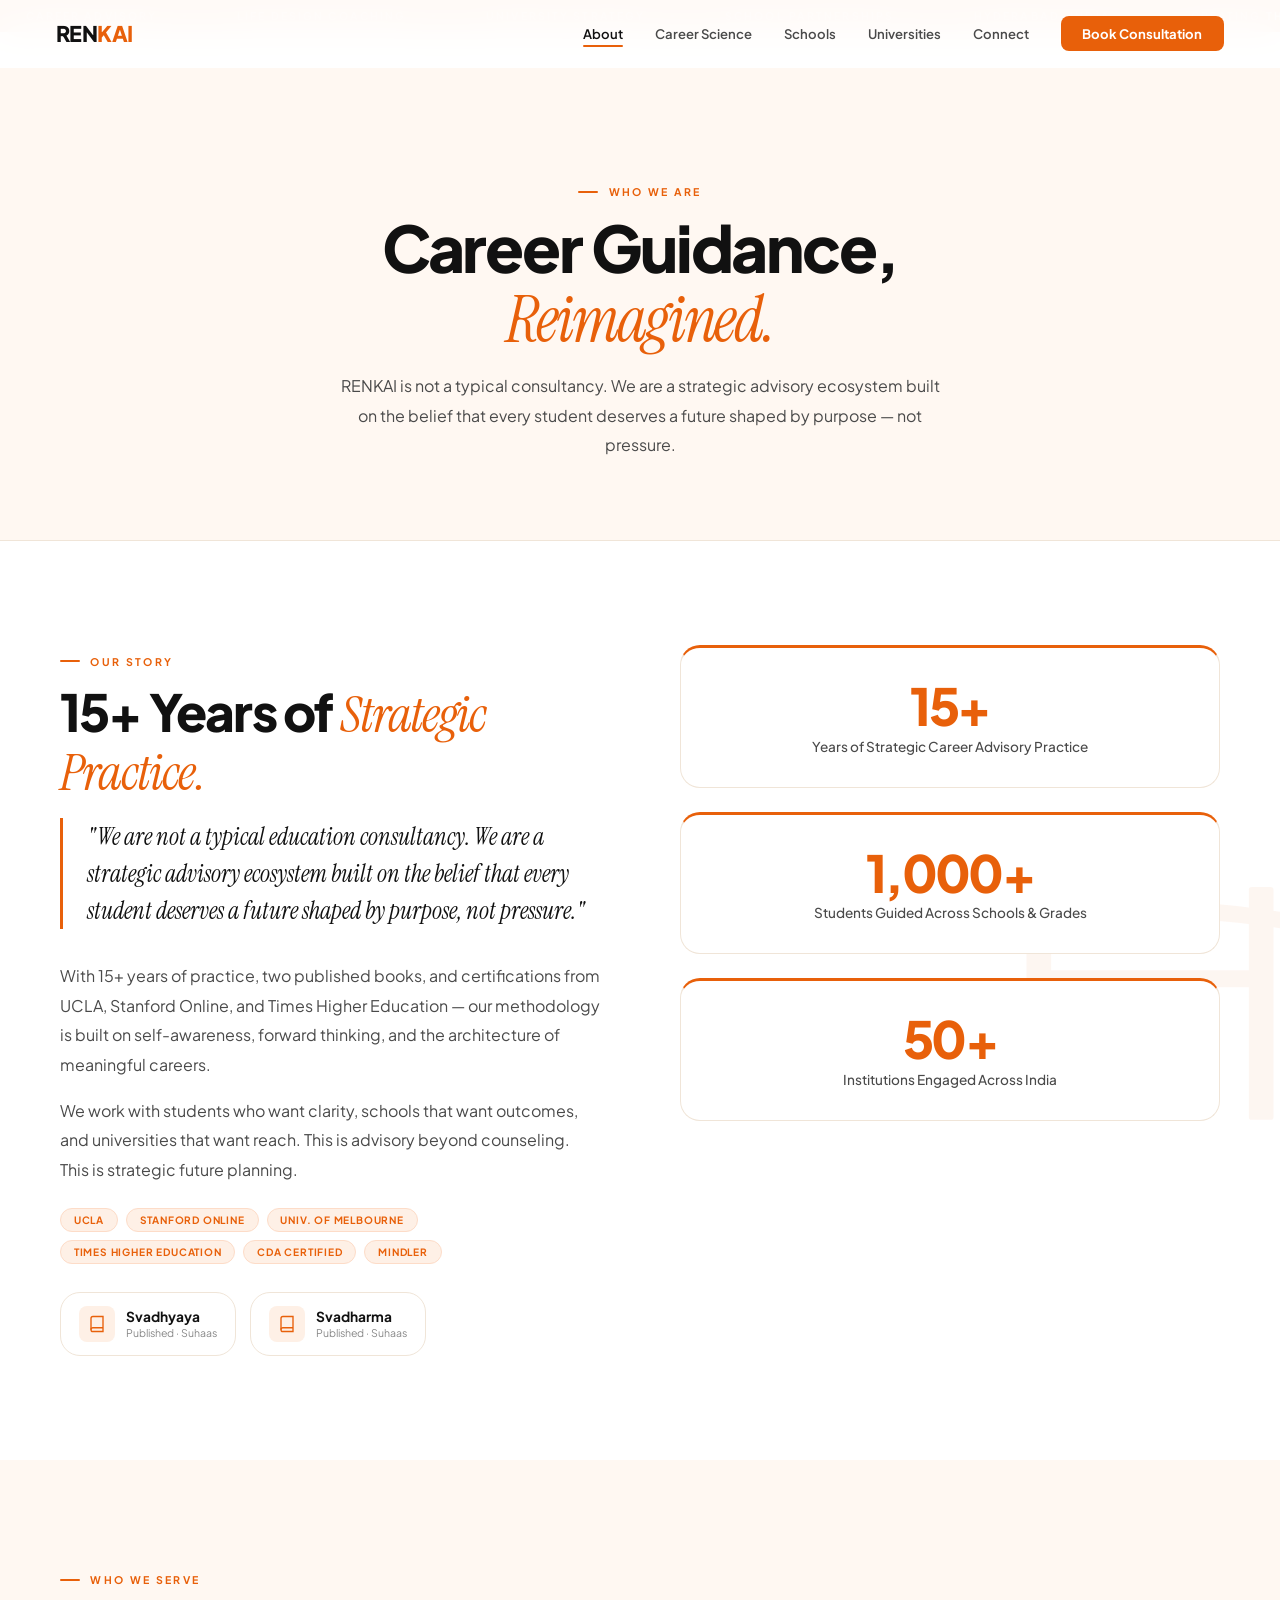
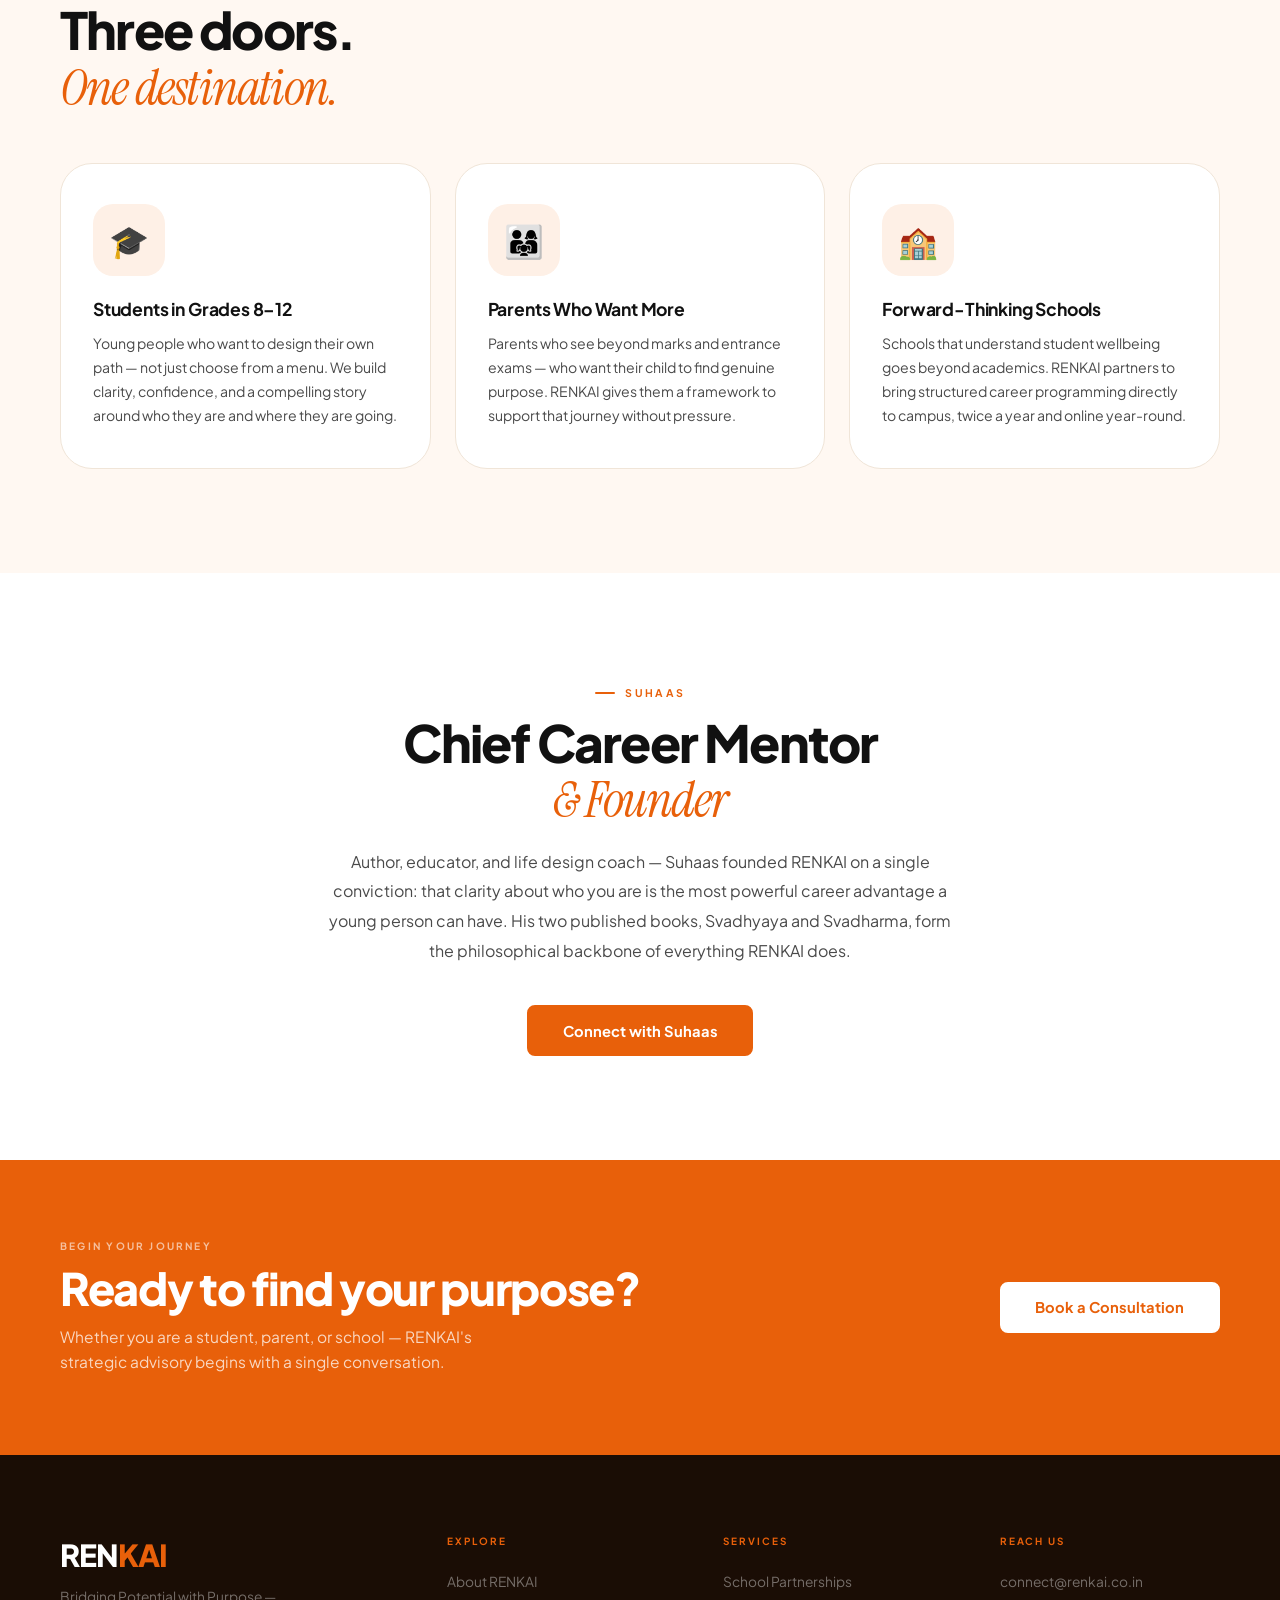
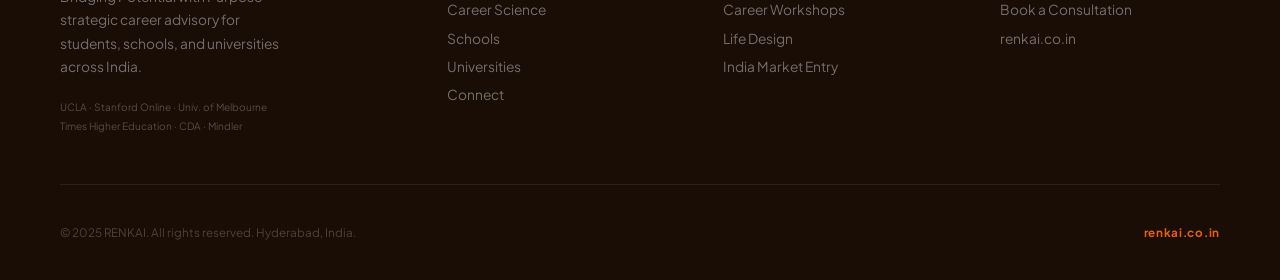
==== commit fe88336d: "Change greeting from 'Hello' to 'Goodbye'" ====
--- a/about.html
+++ b/about.html
@@ -3,243 +3,99 @@
 <head>
 <meta charset="UTF-8">
 <meta name="viewport" content="width=device-width, initial-scale=1.0">
-<title>RENKAI — Design Your Destiny</title>
-<meta name="description" content="RENKAI is a premium strategic career advisory platform bridging potential with purpose for students, schools, and universities across India.">
+<title>About RENKAI — RENKAI</title>
+<meta name="description" content="RENKAI — Bridging Potential with Purpose. Strategic career advisory for students, schools, and universities.">
 <link rel="preconnect" href="https://fonts.googleapis.com">
 <link rel="preconnect" href="https://fonts.gstatic.com" crossorigin>
 <link href="https://fonts.googleapis.com/css2?family=Plus+Jakarta+Sans:ital,wght@0,300;0,400;0,500;0,600;0,700;0,800;1,400&family=Instrument+Serif:ital@0;1&display=swap" rel="stylesheet">
 <link rel="stylesheet" href="shared.css">
 <style>
-/* ── HOME-ONLY STYLES ── */
-.hero{min-height:100vh;display:flex;align-items:center;justify-content:center;text-align:center;padding:10rem 3.5rem 7rem;position:relative;overflow:hidden;background:#0a0604;}
-
-/* REAL TORII GATE PHOTO BACKGROUND */
-.hero-photo{position:absolute;inset:0;z-index:0;}
-.hero-photo img{width:100%;height:100%;object-fit:cover;object-position:center 30%;display:block;}
-
-/* Multi-layer overlay — darkens photo so text is crisp, adds orange warmth at bottom */
-.hero-photo::after{
-  content:'';
-  position:absolute;inset:0;
-  background:
-    linear-gradient(to bottom,
-      rgba(8,4,2,.72) 0%,
-      rgba(8,4,2,.52) 35%,
-      rgba(8,4,2,.48) 55%,
-      rgba(8,4,2,.78) 100%
-    ),
-    radial-gradient(ellipse 80% 50% at 50% 100%, rgba(232,96,10,.18) 0%, transparent 65%);
-}
-
-.hero-inner{position:relative;z-index:1;max-width:940px;margin:0 auto;}
-.hero-ey{display:inline-flex;align-items:center;gap:.8rem;font-size:.66rem;font-weight:700;letter-spacing:.26em;text-transform:uppercase;color:var(--orange);margin-bottom:2rem;opacity:0;animation:hfu .8s .1s cubic-bezier(.16,1,.3,1) forwards;}
-.hero-ey::before,.hero-ey::after{content:'';display:block;width:32px;height:1.5px;background:var(--orange);border-radius:1px;}
-
-/* Headline — white on photo */
-.hero-h1{font-size:clamp(3.5rem,9.5vw,9rem);font-weight:800;line-height:.94;letter-spacing:-.048em;color:#ffffff;margin-bottom:.4rem;opacity:0;animation:hfu .8s .22s cubic-bezier(.16,1,.3,1) forwards;}
-.hero-h1 .italic{font-family:var(--serif);font-weight:400;font-style:italic;color:var(--orange);}
-.hero-h1 .uw{position:relative;display:inline-block;}
-.hero-h1 .uw::after{content:'';position:absolute;bottom:-6px;left:0;height:5px;width:0;background:linear-gradient(90deg,var(--orange),var(--o2));border-radius:3px;animation:drawLine .9s 1.3s cubic-bezier(.16,1,.3,1) forwards;}
-@keyframes drawLine{to{width:100%;}}
-.hero-sub{font-size:clamp(1rem,1.8vw,1.15rem);color:rgba(255,255,255,.75);line-height:1.8;max-width:560px;margin:2.2rem auto 3rem;opacity:0;animation:hfu .8s .42s cubic-bezier(.16,1,.3,1) forwards;}
-.hero-ctas{display:flex;align-items:center;justify-content:center;gap:1rem;flex-wrap:wrap;opacity:0;animation:hfu .8s .56s cubic-bezier(.16,1,.3,1) forwards;}
-
-/* Outline button reversed for dark hero */
-.hero-ctas .btn-o{color:#fff;border-color:rgba(255,255,255,.6);}
-.hero-ctas .btn-o:hover{background:rgba(255,255,255,.1);border-color:#fff;}
-
-/* stat bar — frosted glass on photo */
-.hero-stats{display:flex;align-items:stretch;margin:5rem auto 0;max-width:680px;border:1px solid rgba(255,255,255,.15);border-radius:var(--r);overflow:hidden;backdrop-filter:blur(16px);-webkit-backdrop-filter:blur(16px);background:rgba(255,255,255,.09);opacity:0;animation:hfu .8s .75s cubic-bezier(.16,1,.3,1) forwards;}
-.hs{flex:1;padding:1.8rem 1.5rem;text-align:center;border-right:1px solid rgba(255,255,255,.12);transition:background .25s;}
-.hs:last-child{border-right:none;}
-.hs:hover{background:rgba(255,255,255,.07);}
-.hs-n{font-size:2rem;font-weight:800;letter-spacing:-.04em;color:var(--orange);line-height:1;margin-bottom:.3rem;}
-.hs-l{font-size:.73rem;color:rgba(255,255,255,.6);font-weight:500;}
-
-/* scroll hint */
-.scroll-hint{position:absolute;bottom:2.5rem;left:50%;transform:translateX(-50%);display:flex;flex-direction:column;align-items:center;gap:7px;opacity:0;animation:hfu .8s 1.1s ease forwards;}
-.sh-line{width:1px;height:46px;background:linear-gradient(to bottom,rgba(255,255,255,.6),transparent);animation:shpulse 2.2s ease-in-out infinite;}
-.sh-txt{font-size:.58rem;letter-spacing:.2em;text-transform:uppercase;color:rgba(255,255,255,.5);}
-@keyframes hfu{from{opacity:0;transform:translateY(22px);}to{opacity:1;transform:translateY(0);}}
-@keyframes shpulse{0%,100%{opacity:.3}50%{opacity:1}}
-
-/* float scroll section */
-.float-section{padding:4rem 0;background:var(--white);}
-.float-label{text-align:center;font-size:.65rem;font-weight:700;letter-spacing:.2em;text-transform:uppercase;color:var(--soft);margin-bottom:1.5rem;}
-
-/* home 2-col intro */
-.home-grid{display:grid;grid-template-columns:1fr 1fr;gap:5rem;align-items:start;}
-.home-big-num{font-size:7rem;font-weight:800;letter-spacing:-.06em;color:var(--o3);line-height:.9;margin-bottom:-.5rem;}
-
-/* services float cards — home */
-.sfc{display:flex;align-items:flex-start;gap:.7rem;padding:1rem 1.2rem;background:var(--white);border:1px solid var(--border);border-radius:var(--r);margin-bottom:.75rem;transition:border-color .22s,background .22s;}
-.sfc:hover{border-color:var(--o3);background:var(--tint);}
-.sfc-ico{width:36px;height:36px;background:var(--tint);border-radius:8px;display:flex;align-items:center;justify-content:center;flex-shrink:0;}
-.sfc-ico svg{width:18px;height:18px;stroke:var(--orange);fill:none;stroke-width:1.6;}
-.sfc-txt{font-size:.86rem;font-weight:600;color:var(--text);}
-.sfc-sub{font-size:.75rem;color:var(--soft);margin-top:.12rem;}
-
-/* three pillars */
-.pillars{display:grid;grid-template-columns:repeat(3,1fr);gap:1.5rem;margin-top:3rem;}
-.pillar{background:var(--white);border:1px solid var(--border);border-radius:var(--r2);padding:3rem 2rem;text-align:center;transition:box-shadow .28s,transform .28s,border-color .28s;position:relative;overflow:hidden;}
-.pillar::after{content:'';position:absolute;bottom:-30px;right:-30px;width:100px;height:100px;background:var(--tint);border-radius:50%;pointer-events:none;transition:background .28s;}
-.pillar:hover::after{background:var(--tint2);}
-.pillar:hover{box-shadow:var(--sh2);transform:translateY(-6px);border-color:var(--o3);}
-.pillar-ico{font-size:3.5rem;margin-bottom:1.2rem;display:block;}
-.pillar-title{font-size:1.1rem;font-weight:800;color:var(--text);margin-bottom:.6rem;}
-.pillar-body{font-size:.87rem;color:var(--mid);line-height:1.7;}
-.pillar-arrow{display:inline-flex;align-items:center;gap:.35rem;font-size:.78rem;font-weight:700;color:var(--orange);margin-top:1.2rem;transition:gap .2s;}
-.pillar:hover .pillar-arrow{gap:.6rem;}
-
-@media(max-width:900px){
-  .home-grid{grid-template-columns:1fr;}
-  .pillars{grid-template-columns:1fr 1fr;}
-  .hero{padding:9rem 1.5rem 5rem;}
-}
-@media(max-width:600px){
-  .pillars{grid-template-columns:1fr;}
-  .hero{padding:8rem 1rem 4.5rem;}
-}
+.about-2col{display:grid;grid-template-columns:1fr 1fr;gap:5rem;align-items:start;}
+.torii-section{position:relative;overflow:hidden;}
+.torii-section svg.t-deco{position:absolute;right:-60px;top:50%;transform:translateY(-50%);width:380px;opacity:.05;pointer-events:none;}
+@media(max-width:900px){.about-2col{grid-template-columns:1fr;}.torii-section svg.t-deco{display:none;}}
 </style>
 </head>
 <body>
-
-<!-- NAV -->
 <div class="ticker" aria-hidden="true"><div class="ticker-track"><div class="ti">Career Advisory <span class="td"></span></div><div class="ti">Life Design Coaching <span class="td"></span></div><div class="ti">University Strategy <span class="td"></span></div><div class="ti">School Partnerships <span class="td"></span></div><div class="ti">Hyderabad, India <span class="td"></span></div><div class="ti">Creating Thought Leaders <span class="td"></span></div><div class="ti">Grades 8–12 <span class="td"></span></div><div class="ti">renkai.co.in <span class="td"></span></div><div class="ti">Career Advisory <span class="td"></span></div><div class="ti">Life Design Coaching <span class="td"></span></div><div class="ti">University Strategy <span class="td"></span></div><div class="ti">School Partnerships <span class="td"></span></div><div class="ti">Hyderabad, India <span class="td"></span></div><div class="ti">Creating Thought Leaders <span class="td"></span></div><div class="ti">Grades 8–12 <span class="td"></span></div><div class="ti">renkai.co.in <span class="td"></span></div></div></div>
 <nav id="nav"><a class="nav-logo" href="index.html">REN<span class="k">KAI</span></a><div class="nav-links"><a href="about.html">About</a><a href="career-science.html">Career Science</a><a href="schools.html">Schools</a><a href="universities.html">Universities</a><a href="connect.html">Connect</a><a href="connect.html" class="nav-cta">Book Consultation</a></div><button class="hamburger" id="burger"><span></span><span></span><span></span></button></nav>
 <div class="mob" id="mob"><button class="mob-x" id="mobX">&#x2715;</button><a href="about.html">About</a><a href="career-science.html">Career Science</a><a href="schools.html">Schools</a><a href="universities.html">Universities</a><a href="connect.html">Connect</a><a href="connect.html" class="btn btn-f">Book Consultation</a></div>
 
-<!-- ══ HERO ══ -->
-<section class="hero">
-
-  <!-- REAL TORII GATE PHOTO -->
-  <div class="hero-photo">
-    <img src="assets/images/toriigate-hero.jpg" alt="Torii gate — RENKAI" loading="eager" fetchpriority="high">
-  </div>
-
-  <div class="hero-inner">
-    <p class="hero-ey">Strategic Career Advisory · Hyderabad, India</p>
-    <h1 class="hero-h1">
-      Design<br>
-      <span class="italic">Your</span><br>
-      <span class="uw">Destiny.</span>
-    </h1>
-    <p class="hero-sub">Strategic career advisory for students, schools, and universities navigating the future of education and opportunity.</p>
-    <div class="hero-ctas">
-      <a href="about.html" class="btn btn-f">Explore RENKAI</a>
-      <a href="connect.html" class="btn btn-o">Book a Consultation</a>
-    </div>
-    <div class="hero-stats">
-      <div class="hs"><div class="hs-n">15+</div><div class="hs-l">Years Experience</div></div>
-      <div class="hs"><div class="hs-n">1,000+</div><div class="hs-l">Students Guided</div></div>
-      <div class="hs"><div class="hs-n">50+</div><div class="hs-l">Institutions Engaged</div></div>
-    </div>
-  </div>
-  <div class="scroll-hint"><div class="sh-line"></div><span class="sh-txt">Scroll</span></div>
-</section>
-
-<!-- ══ HORIZONTAL FLOATING SCROLL ══ -->
-<div class="float-section">
-  <p class="float-label">What RENKAI Offers</p>
-  <div class="hscroll-outer">
-    <div class="hscroll-track">
-      <div class="fc"><div class="fc-ico"><svg viewBox="0 0 24 24"><path d="M20 21v-2a4 4 0 0 0-4-4H8a4 4 0 0 0-4 4v2"/><circle cx="12" cy="7" r="4"/></svg></div><h3>Individual Mentorship</h3><p>One-on-one career sessions built around each student's unique purpose, strengths, and worldview.</p><span class="fc-tag">Students</span></div>
-      <div class="fc"><div class="fc-ico"><svg viewBox="0 0 24 24"><path d="M3 9l9-7 9 7v11a2 2 0 0 1-2 2H5a2 2 0 0 1-2-2z"/><polyline points="9 22 9 12 15 12 15 22"/></svg></div><h3>School Partnerships</h3><p>Full-year career guidance ecosystems for Grades 8–12 — on-campus and online.</p><span class="fc-tag">Schools</span></div>
-      <div class="fc"><div class="fc-ico"><svg viewBox="0 0 24 24"><circle cx="12" cy="12" r="10"/><path d="M2 12h20M12 2a15.3 15.3 0 0 1 4 10 15.3 15.3 0 0 1-4 10 15.3 15.3 0 0 1-4-10 15.3 15.3 0 0 1 4-10z"/></svg></div><h3>University Strategy</h3><p>Connecting universities with India's most ambitious, high-intent students through curated outreach.</p><span class="fc-tag">Universities</span></div>
-      <div class="fc"><div class="fc-ico"><svg viewBox="0 0 24 24"><path d="M12 22s8-4 8-10V5l-8-3-8 3v7c0 6 8 10 8 10z"/></svg></div><h3>Life Design Program</h3><p>Values, worldview, purpose — the bedrock of every career decision we guide students through.</p><span class="fc-tag">Methodology</span></div>
-      <div class="fc"><div class="fc-ico"><svg viewBox="0 0 24 24"><polyline points="22 12 18 12 15 21 9 3 6 12 2 12"/></svg></div><h3>Career Science</h3><p>Reverse & forward engineering frameworks that move students from uncertainty to clarity.</p><span class="fc-tag">Proprietary</span></div>
-      <div class="fc"><div class="fc-ico"><svg viewBox="0 0 24 24"><path d="M22 10v6M2 10l10-5 10 5-10 5z"/><path d="M6 12v5c3 3 9 3 12 0v-5"/></svg></div><h3>University Fairs</h3><p>Annual curated fairs connecting students face-to-face with global university representatives.</p><span class="fc-tag">Events</span></div>
-      <div class="fc"><div class="fc-ico"><svg viewBox="0 0 24 24"><rect x="2" y="7" width="20" height="14" rx="2"/><path d="M16 21V5a2 2 0 0 0-2-2h-4a2 2 0 0 0-2 2v16"/></svg></div><h3>In-Country Representation</h3><p>Official strategic partner for universities entering the Indian market for the first time.</p><span class="fc-tag">Universities</span></div>
-      <div class="fc"><div class="fc-ico"><svg viewBox="0 0 24 24"><path d="M4 19.5A2.5 2.5 0 0 1 6.5 17H20"/><path d="M6.5 2H20v20H6.5A2.5 2.5 0 0 1 4 19.5v-15A2.5 2.5 0 0 1 6.5 2z"/></svg></div><h3>Published Works</h3><p>Svadhyaya & Svadharma — the philosophical foundation of RENKAI's entire methodology.</p><span class="fc-tag">Books</span></div>
-      <!-- Duplicate for loop -->
-      <div class="fc"><div class="fc-ico"><svg viewBox="0 0 24 24"><path d="M20 21v-2a4 4 0 0 0-4-4H8a4 4 0 0 0-4 4v2"/><circle cx="12" cy="7" r="4"/></svg></div><h3>Individual Mentorship</h3><p>One-on-one career sessions built around each student's unique purpose, strengths, and worldview.</p><span class="fc-tag">Students</span></div>
-      <div class="fc"><div class="fc-ico"><svg viewBox="0 0 24 24"><path d="M3 9l9-7 9 7v11a2 2 0 0 1-2 2H5a2 2 0 0 1-2-2z"/><polyline points="9 22 9 12 15 12 15 22"/></svg></div><h3>School Partnerships</h3><p>Full-year career guidance ecosystems for Grades 8–12 — on-campus and online.</p><span class="fc-tag">Schools</span></div>
-      <div class="fc"><div class="fc-ico"><svg viewBox="0 0 24 24"><circle cx="12" cy="12" r="10"/><path d="M2 12h20M12 2a15.3 15.3 0 0 1 4 10 15.3 15.3 0 0 1-4 10 15.3 15.3 0 0 1-4-10 15.3 15.3 0 0 1 4-10z"/></svg></div><h3>University Strategy</h3><p>Connecting universities with India's most ambitious, high-intent students through curated outreach.</p><span class="fc-tag">Universities</span></div>
-      <div class="fc"><div class="fc-ico"><svg viewBox="0 0 24 24"><path d="M12 22s8-4 8-10V5l-8-3-8 3v7c0 6 8 10 8 10z"/></svg></div><h3>Life Design Program</h3><p>Values, worldview, purpose — the bedrock of every career decision we guide students through.</p><span class="fc-tag">Methodology</span></div>
-      <div class="fc"><div class="fc-ico"><svg viewBox="0 0 24 24"><polyline points="22 12 18 12 15 21 9 3 6 12 2 12"/></svg></div><h3>Career Science</h3><p>Reverse & forward engineering frameworks that move students from uncertainty to clarity.</p><span class="fc-tag">Proprietary</span></div>
-      <div class="fc"><div class="fc-ico"><svg viewBox="0 0 24 24"><path d="M22 10v6M2 10l10-5 10 5-10 5z"/><path d="M6 12v5c3 3 9 3 12 0v-5"/></svg></div><h3>University Fairs</h3><p>Annual curated fairs connecting students face-to-face with global university representatives.</p><span class="fc-tag">Events</span></div>
-      <div class="fc"><div class="fc-ico"><svg viewBox="0 0 24 24"><rect x="2" y="7" width="20" height="14" rx="2"/><path d="M16 21V5a2 2 0 0 0-2-2h-4a2 2 0 0 0-2 2v16"/></svg></div><h3>In-Country Representation</h3><p>Official strategic partner for universities entering the Indian market for the first time.</p><span class="fc-tag">Universities</span></div>
-      <div class="fc"><div class="fc-ico"><svg viewBox="0 0 24 24"><path d="M4 19.5A2.5 2.5 0 0 1 6.5 17H20"/><path d="M6.5 2H20v20H6.5A2.5 2.5 0 0 1 4 19.5v-15A2.5 2.5 0 0 1 6.5 2z"/></svg></div><h3>Published Works</h3><p>Svadhyaya & Svadharma — the philosophical foundation of RENKAI's entire methodology.</p><span class="fc-tag">Books</span></div>
-    </div>
-  </div>
+<div class="page-hero">
+  <div class="ey ey-c rv">Who We Are</div>
+  <h1 class="h2p rv d1" style="font-size:clamp(2.4rem,5vw,4.5rem);">Career Guidance,<br><span class="ser">Reimagined.</span></h1>
+  <p class="lead rv d2" style="margin:.9rem auto 0;text-align:center;">RENKAI is not a typical consultancy. We are a strategic advisory ecosystem built on the belief that every student deserves a future shaped by purpose — not pressure.</p>
 </div>
 
-<!-- ══ THREE PILLARS ══ -->
-<section class="section bg-off">
+<section class="section torii-section">
+  <svg class="t-deco" viewBox="0 0 800 600" xmlns="http://www.w3.org/2000/svg" aria-hidden="true"><rect x="140" y="60" width="52" height="490" rx="6" fill="#E8600A"/><rect x="608" y="60" width="52" height="490" rx="6" fill="#E8600A"/><path d="M80 120 Q400 60 720 120 L720 155 Q400 95 80 155 Z" fill="#E8600A"/><rect x="148" y="235" width="504" height="36" rx="4" fill="#E8600A"/></svg>
   <div class="wrap">
-    <div class="ey rv">Our Reach</div>
-    <h2 class="h2p rv d1">One platform.<br><span class="ser">Three powerful verticals.</span></h2>
-    <div class="pillars">
-      <a href="about.html" class="pillar rv d1">
-        <span class="pillar-ico">🎓</span>
-        <div class="pillar-title">Students</div>
-        <p class="pillar-body">From Grade 8 to university application — we guide every student to discover their purpose and build a strategic path toward it.</p>
-        <span class="pillar-arrow">Learn more →</span>
-      </a>
-      <a href="schools.html" class="pillar rv d2">
-        <span class="pillar-ico">🏫</span>
-        <div class="pillar-title">Schools</div>
-        <p class="pillar-body">End-to-end career guidance systems embedded inside your school — not a one-time workshop, but a full-year partnership.</p>
-        <span class="pillar-arrow">Explore partnerships →</span>
-      </a>
-      <a href="universities.html" class="pillar rv d3">
-        <span class="pillar-ico">🌏</span>
-        <div class="pillar-title">Universities</div>
-        <p class="pillar-body">Strategic outreach, curated student access, and official in-country representation for universities entering India.</p>
-        <span class="pillar-arrow">See university services →</span>
-      </a>
+    <div class="about-2col">
+      <div>
+        <div class="ey rv">Our Story</div>
+        <h2 class="h2p rv d1">15+ Years of <span class="ser">Strategic Practice.</span></h2>
+        <p class="pull-q rv d2">"We are not a typical education consultancy. We are a strategic advisory ecosystem built on the belief that every student deserves a future shaped by purpose, not pressure."</p>
+        <p class="lead rv d3" style="max-width:100%;">With 15+ years of practice, two published books, and certifications from UCLA, Stanford Online, and Times Higher Education — our methodology is built on self-awareness, forward thinking, and the architecture of meaningful careers.</p>
+        <p class="lead rv d4" style="max-width:100%;margin-top:1rem;">We work with students who want clarity, schools that want outcomes, and universities that want reach. This is advisory beyond counseling. This is strategic future planning.</p>
+        <div class="chips rv d4">
+          <span class="chip">UCLA</span><span class="chip">Stanford Online</span><span class="chip">Univ. of Melbourne</span><span class="chip">Times Higher Education</span><span class="chip">CDA Certified</span><span class="chip">Mindler</span>
+        </div>
+        <div class="book-row rv d5">
+          <div class="book-chip"><div class="bico"><svg viewBox="0 0 24 24"><path d="M4 19.5A2.5 2.5 0 0 1 6.5 17H20"/><path d="M6.5 2H20v20H6.5A2.5 2.5 0 0 1 4 19.5v-15A2.5 2.5 0 0 1 6.5 2z"/></svg></div><div><div class="b-name">Svadhyaya</div><div class="b-by">Published · Suhaas</div></div></div>
+          <div class="book-chip"><div class="bico"><svg viewBox="0 0 24 24"><path d="M4 19.5A2.5 2.5 0 0 1 6.5 17H20"/><path d="M6.5 2H20v20H6.5A2.5 2.5 0 0 1 4 19.5v-15A2.5 2.5 0 0 1 6.5 2z"/></svg></div><div><div class="b-name">Svadharma</div><div class="b-by">Published · Suhaas</div></div></div>
+        </div>
+      </div>
+      <div>
+        <div class="stat-row" style="grid-template-columns:1fr;margin-top:0;">
+          <div class="stat-c rv d1"><div class="stat-n">15+</div><div class="stat-l">Years of Strategic Career Advisory Practice</div></div>
+          <div class="stat-c rv d2"><div class="stat-n">1,000+</div><div class="stat-l">Students Guided Across Schools &amp; Grades</div></div>
+          <div class="stat-c rv d3"><div class="stat-n">50+</div><div class="stat-l">Institutions Engaged Across India</div></div>
+        </div>
+      </div>
     </div>
   </div>
 </section>
 
-<!-- ══ PHILOSOPHY QUOTE ══ -->
-<section class="section">
-  <div class="wrap" style="max-width:820px;text-align:center;">
-    <div class="ey ey-c rv">The RENKAI Philosophy</div>
-    <blockquote style="font-family:var(--serif);font-size:clamp(1.6rem,3.5vw,2.8rem);font-style:italic;line-height:1.35;color:var(--text);margin-bottom:1.5rem;" class="rv d1">
-      "We build confidence in students to <span style="color:var(--orange);font-style:normal;font-weight:600;">create their own paths</span> — not just choose one."
-    </blockquote>
-    <p style="font-size:.78rem;font-weight:700;letter-spacing:.12em;text-transform:uppercase;color:var(--soft);" class="rv d2">Suhaas · Chief Career Mentor & Founder, RENKAI</p>
-    <div style="margin-top:2.5rem;" class="rv d3">
-      <a href="about.html" class="btn btn-f">Meet the Team</a>
+<section class="section bg-off">
+  <div class="wrap">
+    <div class="ey rv">Who We Serve</div>
+    <h2 class="h2p rv d1">Three doors.<br><span class="ser">One destination.</span></h2>
+    <div class="icon-grid" style="margin-top:3rem;">
+      <div class="icon-card rv d1">
+        <div class="big-ico"><span class="emoji">🎓</span></div>
+        <h3>Students in Grades 8–12</h3>
+        <p>Young people who want to design their own path — not just choose from a menu. We build clarity, confidence, and a compelling story around who they are and where they are going.</p>
+      </div>
+      <div class="icon-card rv d2">
+        <div class="big-ico"><span class="emoji">👨‍👩‍👧</span></div>
+        <h3>Parents Who Want More</h3>
+        <p>Parents who see beyond marks and entrance exams — who want their child to find genuine purpose. RENKAI gives them a framework to support that journey without pressure.</p>
+      </div>
+      <div class="icon-card rv d3">
+        <div class="big-ico"><span class="emoji">🏫</span></div>
+        <h3>Forward-Thinking Schools</h3>
+        <p>Schools that understand student wellbeing goes beyond academics. RENKAI partners to bring structured career programming directly to campus, twice a year and online year-round.</p>
+      </div>
     </div>
   </div>
 </section>
 
-<!-- ══ TESTIMONIALS ══ -->
-<section class="section bg-off">
-  <div class="wrap">
-    <div class="ey rv">Stories</div>
-    <h2 class="h2p rv d1">What our students say.</h2>
-  </div>
-  <div class="testi-outer rv d2">
-    <div class="testi-track">
-      <div class="tc"><div class="tc-top"><div class="t-av av1">AP</div><div><div class="t-name">Ananya Prasad</div><div class="t-role">Grade 12 · Hyderabad</div></div></div><div class="t-stars"><svg viewBox="0 0 24 24"><polygon points="12 2 15.09 8.26 22 9.27 17 14.14 18.18 21.02 12 17.77 5.82 21.02 7 14.14 2 9.27 8.91 8.26 12 2"/></svg><svg viewBox="0 0 24 24"><polygon points="12 2 15.09 8.26 22 9.27 17 14.14 18.18 21.02 12 17.77 5.82 21.02 7 14.14 2 9.27 8.91 8.26 12 2"/></svg><svg viewBox="0 0 24 24"><polygon points="12 2 15.09 8.26 22 9.27 17 14.14 18.18 21.02 12 17.77 5.82 21.02 7 14.14 2 9.27 8.91 8.26 12 2"/></svg><svg viewBox="0 0 24 24"><polygon points="12 2 15.09 8.26 22 9.27 17 14.14 18.18 21.02 12 17.77 5.82 21.02 7 14.14 2 9.27 8.91 8.26 12 2"/></svg><svg viewBox="0 0 24 24"><polygon points="12 2 15.09 8.26 22 9.27 17 14.14 18.18 21.02 12 17.77 5.82 21.02 7 14.14 2 9.27 8.91 8.26 12 2"/></svg></div><p class="t-quote">"Before RENKAI, I had a list of colleges and zero idea why I wanted to go to any of them. After three sessions I had a purpose — and a plan built around it. I got into my first-choice programme in Singapore."</p><span class="t-tag">University Admissions</span></div>
-      <div class="tc"><div class="tc-top"><div class="t-av av2">RS</div><div><div class="t-name">Rohan Shetty</div><div class="t-role">Parent · Son in Grade 11</div></div></div><div class="t-stars"><svg viewBox="0 0 24 24"><polygon points="12 2 15.09 8.26 22 9.27 17 14.14 18.18 21.02 12 17.77 5.82 21.02 7 14.14 2 9.27 8.91 8.26 12 2"/></svg><svg viewBox="0 0 24 24"><polygon points="12 2 15.09 8.26 22 9.27 17 14.14 18.18 21.02 12 17.77 5.82 21.02 7 14.14 2 9.27 8.91 8.26 12 2"/></svg><svg viewBox="0 0 24 24"><polygon points="12 2 15.09 8.26 22 9.27 17 14.14 18.18 21.02 12 17.77 5.82 21.02 7 14.14 2 9.27 8.91 8.26 12 2"/></svg><svg viewBox="0 0 24 24"><polygon points="12 2 15.09 8.26 22 9.27 17 14.14 18.18 21.02 12 17.77 5.82 21.02 7 14.14 2 9.27 8.91 8.26 12 2"/></svg><svg viewBox="0 0 24 24"><polygon points="12 2 15.09 8.26 22 9.27 17 14.14 18.18 21.02 12 17.77 5.82 21.02 7 14.14 2 9.27 8.91 8.26 12 2"/></svg></div><p class="t-quote">"As a parent, I was the problem — I had a rigid idea of success. RENKAI helped both of us. My son now has direction. And I understand why his path is the right one for him."</p><span class="t-tag">Parent Counseling</span></div>
-      <div class="tc"><div class="tc-top"><div class="t-av av3">VK</div><div><div class="t-name">Vikram Krishnaswamy</div><div class="t-role">Principal · Int'l School, Bengaluru</div></div></div><div class="t-stars"><svg viewBox="0 0 24 24"><polygon points="12 2 15.09 8.26 22 9.27 17 14.14 18.18 21.02 12 17.77 5.82 21.02 7 14.14 2 9.27 8.91 8.26 12 2"/></svg><svg viewBox="0 0 24 24"><polygon points="12 2 15.09 8.26 22 9.27 17 14.14 18.18 21.02 12 17.77 5.82 21.02 7 14.14 2 9.27 8.91 8.26 12 2"/></svg><svg viewBox="0 0 24 24"><polygon points="12 2 15.09 8.26 22 9.27 17 14.14 18.18 21.02 12 17.77 5.82 21.02 7 14.14 2 9.27 8.91 8.26 12 2"/></svg><svg viewBox="0 0 24 24"><polygon points="12 2 15.09 8.26 22 9.27 17 14.14 18.18 21.02 12 17.77 5.82 21.02 7 14.14 2 9.27 8.91 8.26 12 2"/></svg><svg viewBox="0 0 24 24"><polygon points="12 2 15.09 8.26 22 9.27 17 14.14 18.18 21.02 12 17.77 5.82 21.02 7 14.14 2 9.27 8.91 8.26 12 2"/></svg></div><p class="t-quote">"RENKAI doesn't just deliver workshops and leave. They become part of the school's fabric. Our students across Grades 9–12 now have a genuine career vocabulary. That shift is rare and remarkable."</p><span class="t-tag">School Partnership</span></div>
-      <div class="tc"><div class="tc-top"><div class="t-av av4">TM</div><div><div class="t-name">Tanvi Mehrotra</div><div class="t-role">Grade 10 · Hyderabad</div></div></div><div class="t-stars"><svg viewBox="0 0 24 24"><polygon points="12 2 15.09 8.26 22 9.27 17 14.14 18.18 21.02 12 17.77 5.82 21.02 7 14.14 2 9.27 8.91 8.26 12 2"/></svg><svg viewBox="0 0 24 24"><polygon points="12 2 15.09 8.26 22 9.27 17 14.14 18.18 21.02 12 17.77 5.82 21.02 7 14.14 2 9.27 8.91 8.26 12 2"/></svg><svg viewBox="0 0 24 24"><polygon points="12 2 15.09 8.26 22 9.27 17 14.14 18.18 21.02 12 17.77 5.82 21.02 7 14.14 2 9.27 8.91 8.26 12 2"/></svg><svg viewBox="0 0 24 24"><polygon points="12 2 15.09 8.26 22 9.27 17 14.14 18.18 21.02 12 17.77 5.82 21.02 7 14.14 2 9.27 8.91 8.26 12 2"/></svg><svg viewBox="0 0 24 24"><polygon points="12 2 15.09 8.26 22 9.27 17 14.14 18.18 21.02 12 17.77 5.82 21.02 7 14.14 2 9.27 8.91 8.26 12 2"/></svg></div><p class="t-quote">"I used to panic every time someone asked what I wanted to do after school. Now I look forward to that question. RENKAI gave me a framework to think — not just a list of options."</p><span class="t-tag">Life Design</span></div>
-      <div class="tc"><div class="tc-top"><div class="t-av av5">NI</div><div><div class="t-name">Dr. Nisha Iyer</div><div class="t-role">Outreach Director · UK University</div></div></div><div class="t-stars"><svg viewBox="0 0 24 24"><polygon points="12 2 15.09 8.26 22 9.27 17 14.14 18.18 21.02 12 17.77 5.82 21.02 7 14.14 2 9.27 8.91 8.26 12 2"/></svg><svg viewBox="0 0 24 24"><polygon points="12 2 15.09 8.26 22 9.27 17 14.14 18.18 21.02 12 17.77 5.82 21.02 7 14.14 2 9.27 8.91 8.26 12 2"/></svg><svg viewBox="0 0 24 24"><polygon points="12 2 15.09 8.26 22 9.27 17 14.14 18.18 21.02 12 17.77 5.82 21.02 7 14.14 2 9.27 8.91 8.26 12 2"/></svg><svg viewBox="0 0 24 24"><polygon points="12 2 15.09 8.26 22 9.27 17 14.14 18.18 21.02 12 17.77 5.82 21.02 7 14.14 2 9.27 8.91 8.26 12 2"/></svg><svg viewBox="0 0 24 24"><polygon points="12 2 15.09 8.26 22 9.27 17 14.14 18.18 21.02 12 17.77 5.82 21.02 7 14.14 2 9.27 8.91 8.26 12 2"/></svg></div><p class="t-quote">"RENKAI introduced us to the most prepared, self-aware cohort of Indian applicants we've encountered. These students know exactly why they want to study with us."</p><span class="t-tag">University Partnership</span></div>
-      <div class="tc"><div class="tc-top"><div class="t-av av6">SK</div><div><div class="t-name">Sahil Kapoor</div><div class="t-role">Grade 12 · Now studying in Netherlands</div></div></div><div class="t-stars"><svg viewBox="0 0 24 24"><polygon points="12 2 15.09 8.26 22 9.27 17 14.14 18.18 21.02 12 17.77 5.82 21.02 7 14.14 2 9.27 8.91 8.26 12 2"/></svg><svg viewBox="0 0 24 24"><polygon points="12 2 15.09 8.26 22 9.27 17 14.14 18.18 21.02 12 17.77 5.82 21.02 7 14.14 2 9.27 8.91 8.26 12 2"/></svg><svg viewBox="0 0 24 24"><polygon points="12 2 15.09 8.26 22 9.27 17 14.14 18.18 21.02 12 17.77 5.82 21.02 7 14.14 2 9.27 8.91 8.26 12 2"/></svg><svg viewBox="0 0 24 24"><polygon points="12 2 15.09 8.26 22 9.27 17 14.14 18.18 21.02 12 17.77 5.82 21.02 7 14.14 2 9.27 8.91 8.26 12 2"/></svg><svg viewBox="0 0 24 24"><polygon points="12 2 15.09 8.26 22 9.27 17 14.14 18.18 21.02 12 17.77 5.82 21.02 7 14.14 2 9.27 8.91 8.26 12 2"/></svg></div><p class="t-quote">"I was going to take engineering because everyone does. RENKAI helped me trace that back — was this mine or borrowed? It wasn't mine. I'm now studying sustainable design and it feels right."</p><span class="t-tag">Career Clarity</span></div>
-      <!-- Loop duplicates -->
-      <div class="tc"><div class="tc-top"><div class="t-av av1">AP</div><div><div class="t-name">Ananya Prasad</div><div class="t-role">Grade 12 · Hyderabad</div></div></div><div class="t-stars"><svg viewBox="0 0 24 24"><polygon points="12 2 15.09 8.26 22 9.27 17 14.14 18.18 21.02 12 17.77 5.82 21.02 7 14.14 2 9.27 8.91 8.26 12 2"/></svg><svg viewBox="0 0 24 24"><polygon points="12 2 15.09 8.26 22 9.27 17 14.14 18.18 21.02 12 17.77 5.82 21.02 7 14.14 2 9.27 8.91 8.26 12 2"/></svg><svg viewBox="0 0 24 24"><polygon points="12 2 15.09 8.26 22 9.27 17 14.14 18.18 21.02 12 17.77 5.82 21.02 7 14.14 2 9.27 8.91 8.26 12 2"/></svg><svg viewBox="0 0 24 24"><polygon points="12 2 15.09 8.26 22 9.27 17 14.14 18.18 21.02 12 17.77 5.82 21.02 7 14.14 2 9.27 8.91 8.26 12 2"/></svg><svg viewBox="0 0 24 24"><polygon points="12 2 15.09 8.26 22 9.27 17 14.14 18.18 21.02 12 17.77 5.82 21.02 7 14.14 2 9.27 8.91 8.26 12 2"/></svg></div><p class="t-quote">"Before RENKAI, I had a list of colleges and zero idea why I wanted to go to any of them. After three sessions I had a purpose — and a plan built around it."</p><span class="t-tag">University Admissions</span></div>
-      <div class="tc"><div class="tc-top"><div class="t-av av2">RS</div><div><div class="t-name">Rohan Shetty</div><div class="t-role">Parent · Son in Grade 11</div></div></div><div class="t-stars"><svg viewBox="0 0 24 24"><polygon points="12 2 15.09 8.26 22 9.27 17 14.14 18.18 21.02 12 17.77 5.82 21.02 7 14.14 2 9.27 8.91 8.26 12 2"/></svg><svg viewBox="0 0 24 24"><polygon points="12 2 15.09 8.26 22 9.27 17 14.14 18.18 21.02 12 17.77 5.82 21.02 7 14.14 2 9.27 8.91 8.26 12 2"/></svg><svg viewBox="0 0 24 24"><polygon points="12 2 15.09 8.26 22 9.27 17 14.14 18.18 21.02 12 17.77 5.82 21.02 7 14.14 2 9.27 8.91 8.26 12 2"/></svg><svg viewBox="0 0 24 24"><polygon points="12 2 15.09 8.26 22 9.27 17 14.14 18.18 21.02 12 17.77 5.82 21.02 7 14.14 2 9.27 8.91 8.26 12 2"/></svg><svg viewBox="0 0 24 24"><polygon points="12 2 15.09 8.26 22 9.27 17 14.14 18.18 21.02 12 17.77 5.82 21.02 7 14.14 2 9.27 8.91 8.26 12 2"/></svg></div><p class="t-quote">"RENKAI helped both of us. My son now has direction. And I understand why his path is the right one for him."</p><span class="t-tag">Parent Counseling</span></div>
-      <div class="tc"><div class="tc-top"><div class="t-av av3">VK</div><div><div class="t-name">Vikram Krishnaswamy</div><div class="t-role">Principal · Int'l School, Bengaluru</div></div></div><div class="t-stars"><svg viewBox="0 0 24 24"><polygon points="12 2 15.09 8.26 22 9.27 17 14.14 18.18 21.02 12 17.77 5.82 21.02 7 14.14 2 9.27 8.91 8.26 12 2"/></svg><svg viewBox="0 0 24 24"><polygon points="12 2 15.09 8.26 22 9.27 17 14.14 18.18 21.02 12 17.77 5.82 21.02 7 14.14 2 9.27 8.91 8.26 12 2"/></svg><svg viewBox="0 0 24 24"><polygon points="12 2 15.09 8.26 22 9.27 17 14.14 18.18 21.02 12 17.77 5.82 21.02 7 14.14 2 9.27 8.91 8.26 12 2"/></svg><svg viewBox="0 0 24 24"><polygon points="12 2 15.09 8.26 22 9.27 17 14.14 18.18 21.02 12 17.77 5.82 21.02 7 14.14 2 9.27 8.91 8.26 12 2"/></svg><svg viewBox="0 0 24 24"><polygon points="12 2 15.09 8.26 22 9.27 17 14.14 18.18 21.02 12 17.77 5.82 21.02 7 14.14 2 9.27 8.91 8.26 12 2"/></svg></div><p class="t-quote">"RENKAI becomes part of the school's fabric. Our students across Grades 9–12 now have a genuine career vocabulary."</p><span class="t-tag">School Partnership</span></div>
-      <div class="tc"><div class="tc-top"><div class="t-av av5">NI</div><div><div class="t-name">Dr. Nisha Iyer</div><div class="t-role">Outreach Director · UK University</div></div></div><div class="t-stars"><svg viewBox="0 0 24 24"><polygon points="12 2 15.09 8.26 22 9.27 17 14.14 18.18 21.02 12 17.77 5.82 21.02 7 14.14 2 9.27 8.91 8.26 12 2"/></svg><svg viewBox="0 0 24 24"><polygon points="12 2 15.09 8.26 22 9.27 17 14.14 18.18 21.02 12 17.77 5.82 21.02 7 14.14 2 9.27 8.91 8.26 12 2"/></svg><svg viewBox="0 0 24 24"><polygon points="12 2 15.09 8.26 22 9.27 17 14.14 18.18 21.02 12 17.77 5.82 21.02 7 14.14 2 9.27 8.91 8.26 12 2"/></svg><svg viewBox="0 0 24 24"><polygon points="12 2 15.09 8.26 22 9.27 17 14.14 18.18 21.02 12 17.77 5.82 21.02 7 14.14 2 9.27 8.91 8.26 12 2"/></svg><svg viewBox="0 0 24 24"><polygon points="12 2 15.09 8.26 22 9.27 17 14.14 18.18 21.02 12 17.77 5.82 21.02 7 14.14 2 9.27 8.91 8.26 12 2"/></svg></div><p class="t-quote">"RENKAI introduced us to the most prepared, self-aware cohort of Indian applicants we've encountered."</p><span class="t-tag">University Partnership</span></div>
-    </div>
+<section class="section">
+  <div class="wrap" style="text-align:center;max-width:800px;">
+    <div class="ey ey-c rv">Suhaas</div>
+    <h2 class="h2p rv d1" style="text-align:center;">Chief Career Mentor<br><span class="ser">&amp; Founder</span></h2>
+    <p class="lead rv d2" style="margin:1.2rem auto;text-align:center;max-width:640px;">Author, educator, and life design coach — Suhaas founded RENKAI on a single conviction: that clarity about who you are is the most powerful career advantage a young person can have. His two published books, Svadhyaya and Svadharma, form the philosophical backbone of everything RENKAI does.</p>
+    <div style="margin-top:2.5rem;" class="rv d3"><a href="connect.html" class="btn btn-f">Connect with Suhaas</a></div>
   </div>
 </section>
 
-<!-- ══ CTA STRIP ══ -->
 <div class="cta-strip">
   <div class="cta-in">
-    <div class="rv"><p class="cta-ey">School Partnerships · 2025–26</p><h2 class="cta-h">Bring RENKAI to your campus.</h2><p class="cta-p">Two on-campus visits per year. Year-round online counseling. A full career mentorship system that runs inside your school — not alongside it.</p></div>
-    <a href="connect.html" class="btn btn-w rv d3">Request a Proposal</a>
+    <div class="rv"><p class="cta-ey">Begin Your Journey</p><h2 class="cta-h">Ready to find your purpose?</h2><p class="cta-p">Whether you are a student, parent, or school — RENKAI's strategic advisory begins with a single conversation.</p></div>
+    <a href="connect.html" class="btn btn-w rv d3">Book a Consultation</a>
   </div>
 </div>
-
-<!-- FOOTER -->
 <footer><div class="foot-wrap"><div class="foot-top"><div><span class="flogo">REN<span class="k">KAI</span></span><p class="ftag">Bridging Potential with Purpose — strategic career advisory for students, schools, and universities across India.</p><p class="fcerts">UCLA · Stanford Online · Univ. of Melbourne<br>Times Higher Education · CDA · Mindler</p></div><div class="fcol"><div class="fch">Explore</div><a href="about.html">About RENKAI</a><a href="career-science.html">Career Science</a><a href="schools.html">Schools</a><a href="universities.html">Universities</a><a href="connect.html">Connect</a></div><div class="fcol"><div class="fch">Services</div><a href="schools.html">School Partnerships</a><a href="schools.html">Career Workshops</a><a href="career-science.html">Life Design</a><a href="universities.html">India Market Entry</a></div><div class="fcol"><div class="fch">Reach Us</div><a href="mailto:connect@renkai.co.in">connect@renkai.co.in</a><a href="connect.html">Book a Consultation</a><a href="https://renkai.co.in">renkai.co.in</a></div></div><div class="foot-bot"><span class="fcopy">© 2025 RENKAI. All rights reserved. Hyderabad, India.</span><span class="fdomain">renkai.co.in</span></div></div></footer>
-
 <script src="shared.js"></script>
 </body>
 </html>
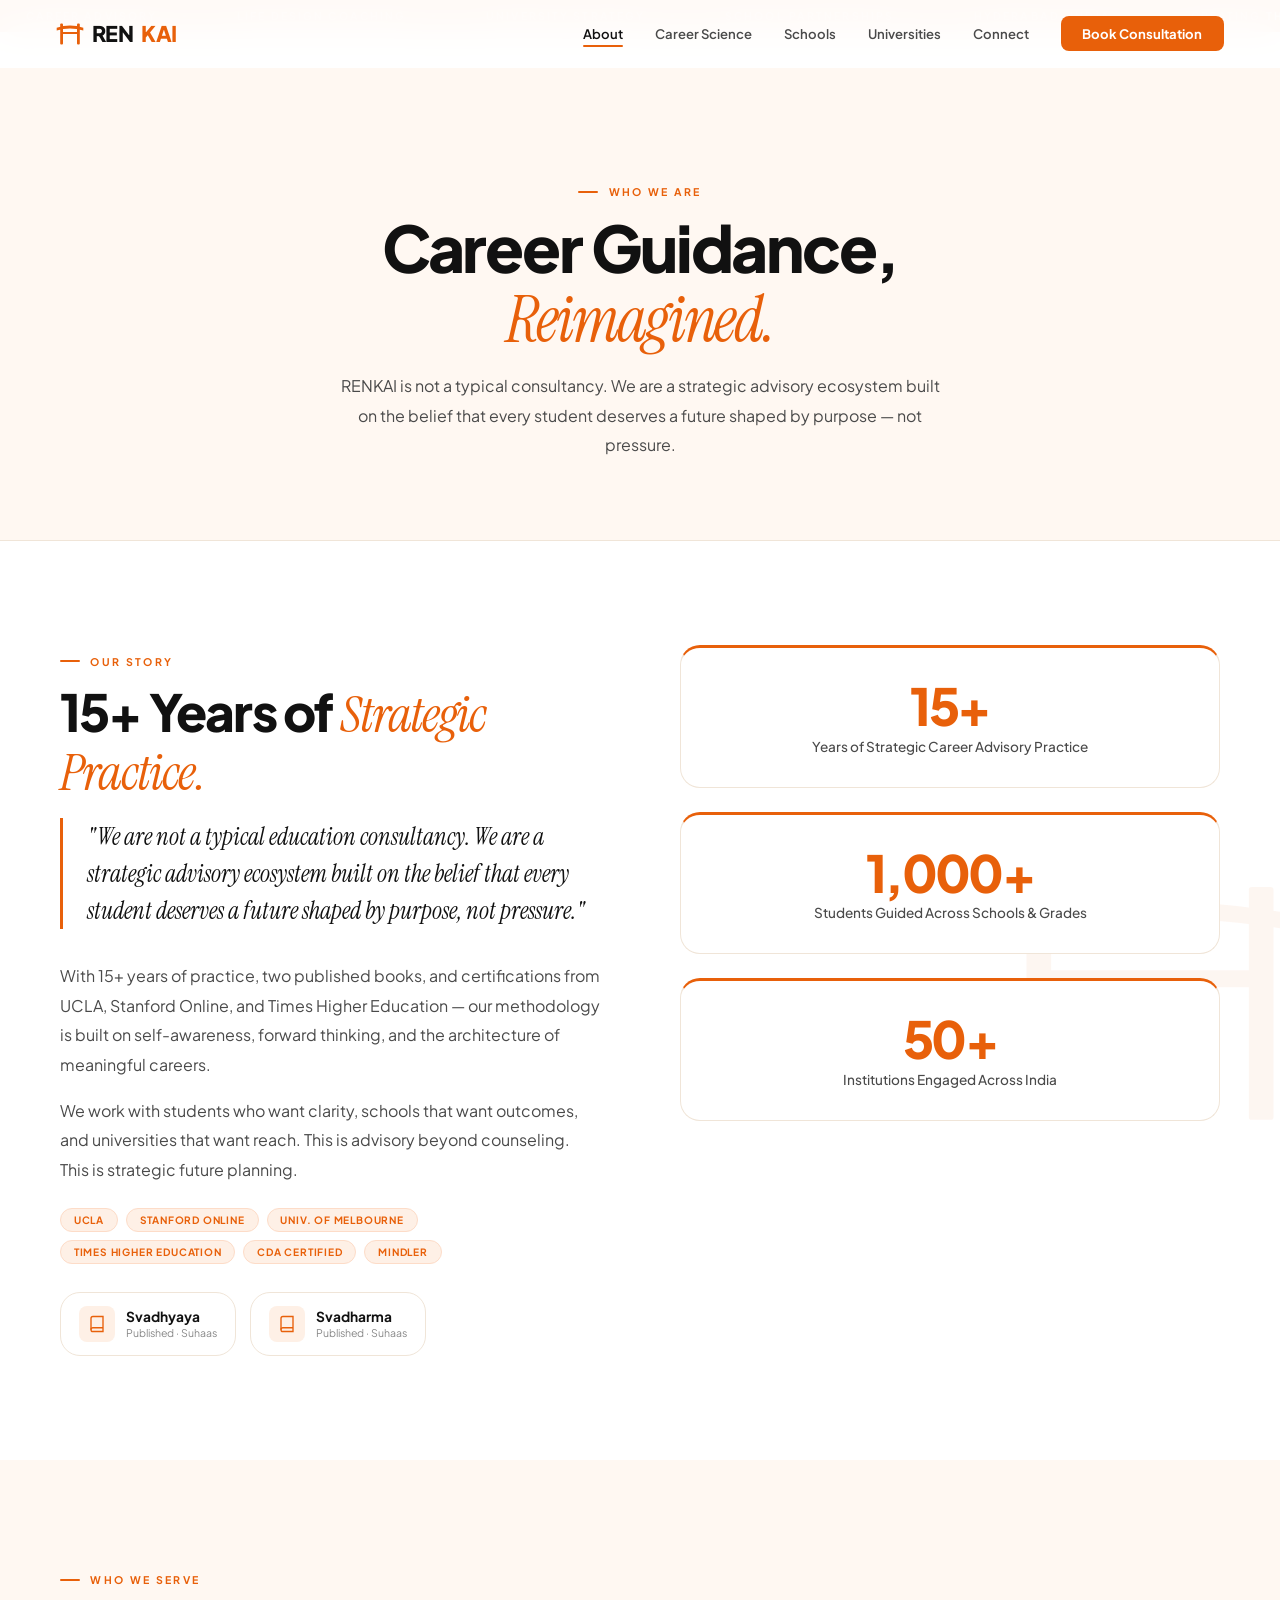
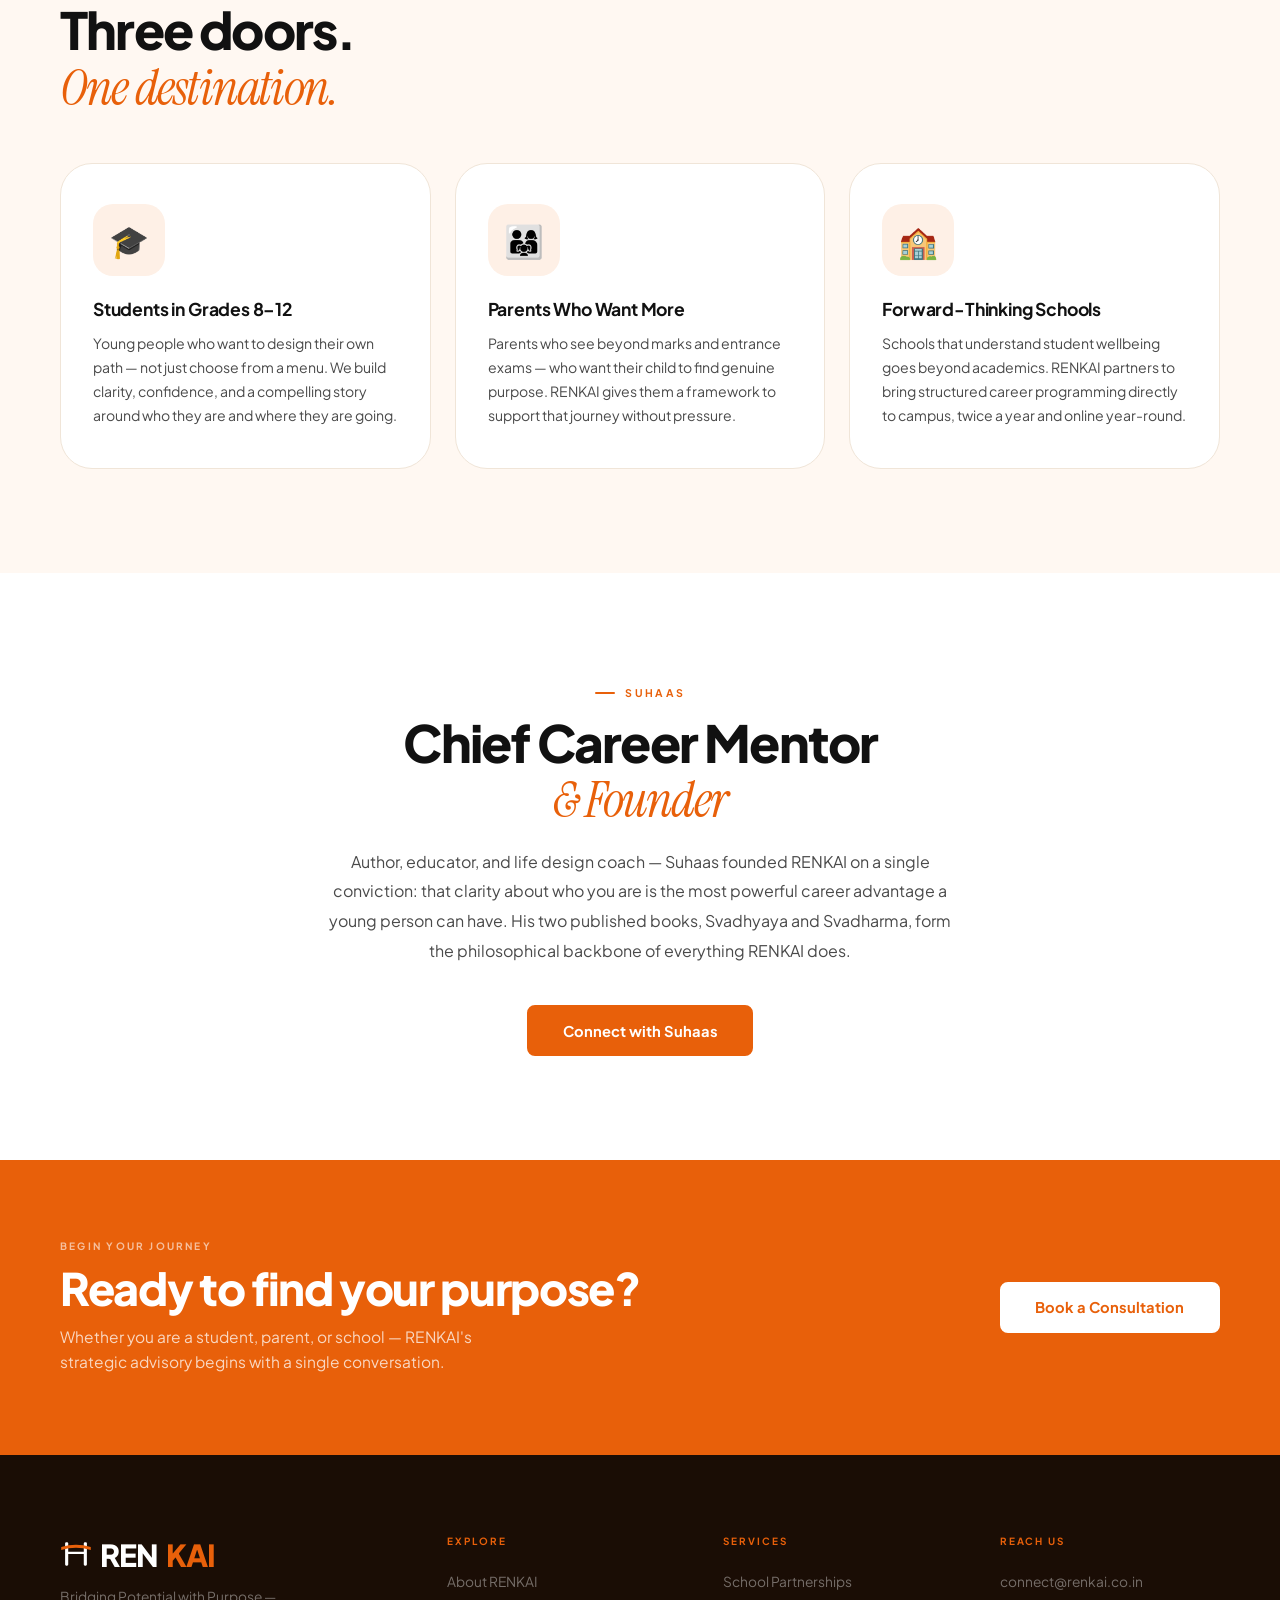
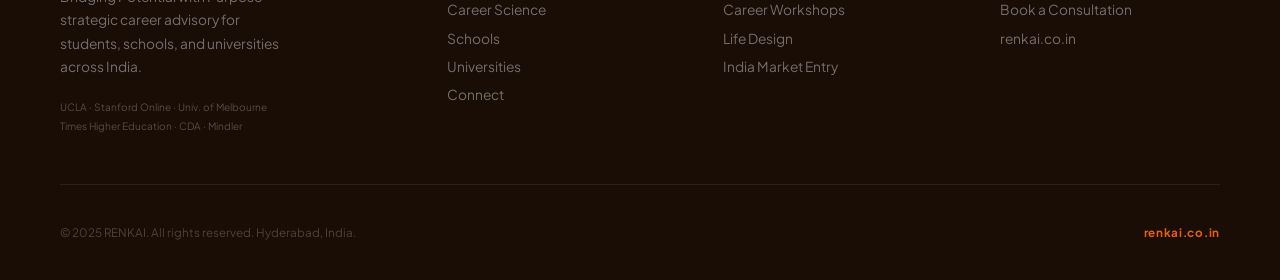
==== commit 072bde7a: "Add files via upload" ====
--- a/about.html
+++ b/about.html
@@ -18,7 +18,7 @@
 </head>
 <body>
 <div class="ticker" aria-hidden="true"><div class="ticker-track"><div class="ti">Career Advisory <span class="td"></span></div><div class="ti">Life Design Coaching <span class="td"></span></div><div class="ti">University Strategy <span class="td"></span></div><div class="ti">School Partnerships <span class="td"></span></div><div class="ti">Hyderabad, India <span class="td"></span></div><div class="ti">Creating Thought Leaders <span class="td"></span></div><div class="ti">Grades 8–12 <span class="td"></span></div><div class="ti">renkai.co.in <span class="td"></span></div><div class="ti">Career Advisory <span class="td"></span></div><div class="ti">Life Design Coaching <span class="td"></span></div><div class="ti">University Strategy <span class="td"></span></div><div class="ti">School Partnerships <span class="td"></span></div><div class="ti">Hyderabad, India <span class="td"></span></div><div class="ti">Creating Thought Leaders <span class="td"></span></div><div class="ti">Grades 8–12 <span class="td"></span></div><div class="ti">renkai.co.in <span class="td"></span></div></div></div>
-<nav id="nav"><a class="nav-logo" href="index.html">REN<span class="k">KAI</span></a><div class="nav-links"><a href="about.html">About</a><a href="career-science.html">Career Science</a><a href="schools.html">Schools</a><a href="universities.html">Universities</a><a href="connect.html">Connect</a><a href="connect.html" class="nav-cta">Book Consultation</a></div><button class="hamburger" id="burger"><span></span><span></span><span></span></button></nav>
+<nav id="nav"><a class="nav-logo" href="index.html"><svg class="torii-icon" viewBox="0 0 40 36" xmlns="http://www.w3.org/2000/svg" aria-hidden="true"><rect x="6" y="3" width="4" height="30" rx="1.5" fill="#E8600A"/><rect x="30" y="3" width="4" height="30" rx="1.5" fill="#E8600A"/><path d="M1 9 Q20 3 39 9 L39 13 Q20 7 1 13 Z" fill="#E8600A"/><rect x="8" y="15" width="24" height="3" rx="1" fill="#E8600A"/></svg>REN<span class="k">KAI</span></a><div class="nav-links"><a href="about.html">About</a><a href="career-science.html">Career Science</a><a href="schools.html">Schools</a><a href="universities.html">Universities</a><a href="connect.html">Connect</a><a href="connect.html" class="nav-cta">Book Consultation</a></div><button class="hamburger" id="burger"><span></span><span></span><span></span></button></nav>
 <div class="mob" id="mob"><button class="mob-x" id="mobX">&#x2715;</button><a href="about.html">About</a><a href="career-science.html">Career Science</a><a href="schools.html">Schools</a><a href="universities.html">Universities</a><a href="connect.html">Connect</a><a href="connect.html" class="btn btn-f">Book Consultation</a></div>
 
 <div class="page-hero">
@@ -95,7 +95,7 @@
     <a href="connect.html" class="btn btn-w rv d3">Book a Consultation</a>
   </div>
 </div>
-<footer><div class="foot-wrap"><div class="foot-top"><div><span class="flogo">REN<span class="k">KAI</span></span><p class="ftag">Bridging Potential with Purpose — strategic career advisory for students, schools, and universities across India.</p><p class="fcerts">UCLA · Stanford Online · Univ. of Melbourne<br>Times Higher Education · CDA · Mindler</p></div><div class="fcol"><div class="fch">Explore</div><a href="about.html">About RENKAI</a><a href="career-science.html">Career Science</a><a href="schools.html">Schools</a><a href="universities.html">Universities</a><a href="connect.html">Connect</a></div><div class="fcol"><div class="fch">Services</div><a href="schools.html">School Partnerships</a><a href="schools.html">Career Workshops</a><a href="career-science.html">Life Design</a><a href="universities.html">India Market Entry</a></div><div class="fcol"><div class="fch">Reach Us</div><a href="mailto:connect@renkai.co.in">connect@renkai.co.in</a><a href="connect.html">Book a Consultation</a><a href="https://renkai.co.in">renkai.co.in</a></div></div><div class="foot-bot"><span class="fcopy">© 2025 RENKAI. All rights reserved. Hyderabad, India.</span><span class="fdomain">renkai.co.in</span></div></div></footer>
+<footer><div class="foot-wrap"><div class="foot-top"><div><span class="flogo"><svg class="torii-icon" viewBox="0 0 40 36" xmlns="http://www.w3.org/2000/svg" aria-hidden="true"><rect x="6" y="3" width="4" height="30" rx="1.5" fill="#fff"/><rect x="30" y="3" width="4" height="30" rx="1.5" fill="#fff"/><path d="M1 9 Q20 3 39 9 L39 13 Q20 7 1 13 Z" fill="#E8600A"/><rect x="8" y="15" width="24" height="3" rx="1" fill="#fff"/></svg> REN<span class="k">KAI</span></span><p class="ftag">Bridging Potential with Purpose — strategic career advisory for students, schools, and universities across India.</p><p class="fcerts">UCLA · Stanford Online · Univ. of Melbourne<br>Times Higher Education · CDA · Mindler</p></div><div class="fcol"><div class="fch">Explore</div><a href="about.html">About RENKAI</a><a href="career-science.html">Career Science</a><a href="schools.html">Schools</a><a href="universities.html">Universities</a><a href="connect.html">Connect</a></div><div class="fcol"><div class="fch">Services</div><a href="schools.html">School Partnerships</a><a href="schools.html">Career Workshops</a><a href="career-science.html">Life Design</a><a href="universities.html">India Market Entry</a></div><div class="fcol"><div class="fch">Reach Us</div><a href="mailto:connect@renkai.co.in">connect@renkai.co.in</a><a href="connect.html">Book a Consultation</a><a href="https://renkai.co.in">renkai.co.in</a></div></div><div class="foot-bot"><span class="fcopy">© 2025 RENKAI. All rights reserved. Hyderabad, India.</span><span class="fdomain">renkai.co.in</span></div></div></footer>
 <script src="shared.js"></script>
 </body>
-</html>
+</html>
--- a/shared.css
+++ b/shared.css
@@ -41,8 +41,9 @@
 /* ── NAV ── */
 nav{position:fixed;top:0;left:0;right:0;z-index:900;height:68px;display:flex;align-items:center;justify-content:space-between;padding:0 3.5rem;background:rgba(255,255,255,.97);border-bottom:1px solid transparent;transition:border-color .3s,box-shadow .3s;backdrop-filter:blur(16px);}
 nav.up{border-color:var(--border);box-shadow:0 2px 20px rgba(232,96,10,.07);}
-.nav-logo{font-size:1.35rem;font-weight:800;letter-spacing:-.025em;color:var(--text);}
+.nav-logo{font-size:1.35rem;font-weight:800;letter-spacing:-.025em;color:var(--text);display:flex;align-items:center;gap:.5rem;}
 .nav-logo .k{color:var(--orange);}
+.torii-icon{width:28px;height:26px;flex-shrink:0;}
 .nav-links{display:flex;align-items:center;gap:2rem;}
 .nav-links a{font-size:.82rem;font-weight:600;color:var(--mid);position:relative;transition:color .2s;padding:.3rem 0;}
 .nav-links a::after{content:'';position:absolute;bottom:0;left:0;height:2px;width:0;background:var(--orange);border-radius:1px;transition:width .25s;}
@@ -213,7 +214,7 @@
 footer{background:#1A0D05;padding:5rem 3.5rem 2.5rem;}
 .foot-wrap{max-width:var(--max);margin:0 auto;}
 .foot-top{display:grid;grid-template-columns:1.5fr 1fr 1fr 1fr;gap:3.5rem;padding-bottom:3rem;border-bottom:1px solid rgba(255,255,255,.08);margin-bottom:2.5rem;}
-.flogo{font-size:1.9rem;font-weight:800;letter-spacing:-.03em;color:#fff;display:block;margin-bottom:.7rem;}
+.flogo{font-size:1.9rem;font-weight:800;letter-spacing:-.03em;color:#fff;display:flex;align-items:center;gap:.5rem;margin-bottom:.7rem;}.flogo .torii-icon{width:32px;height:28px;flex-shrink:0;}
 .flogo .k{color:var(--orange);}
 .ftag{font-size:.86rem;color:rgba(255,255,255,.4);line-height:1.7;max-width:230px;margin-bottom:1.2rem;}
 .fcerts{font-size:.63rem;color:rgba(255,255,255,.26);line-height:1.9;}
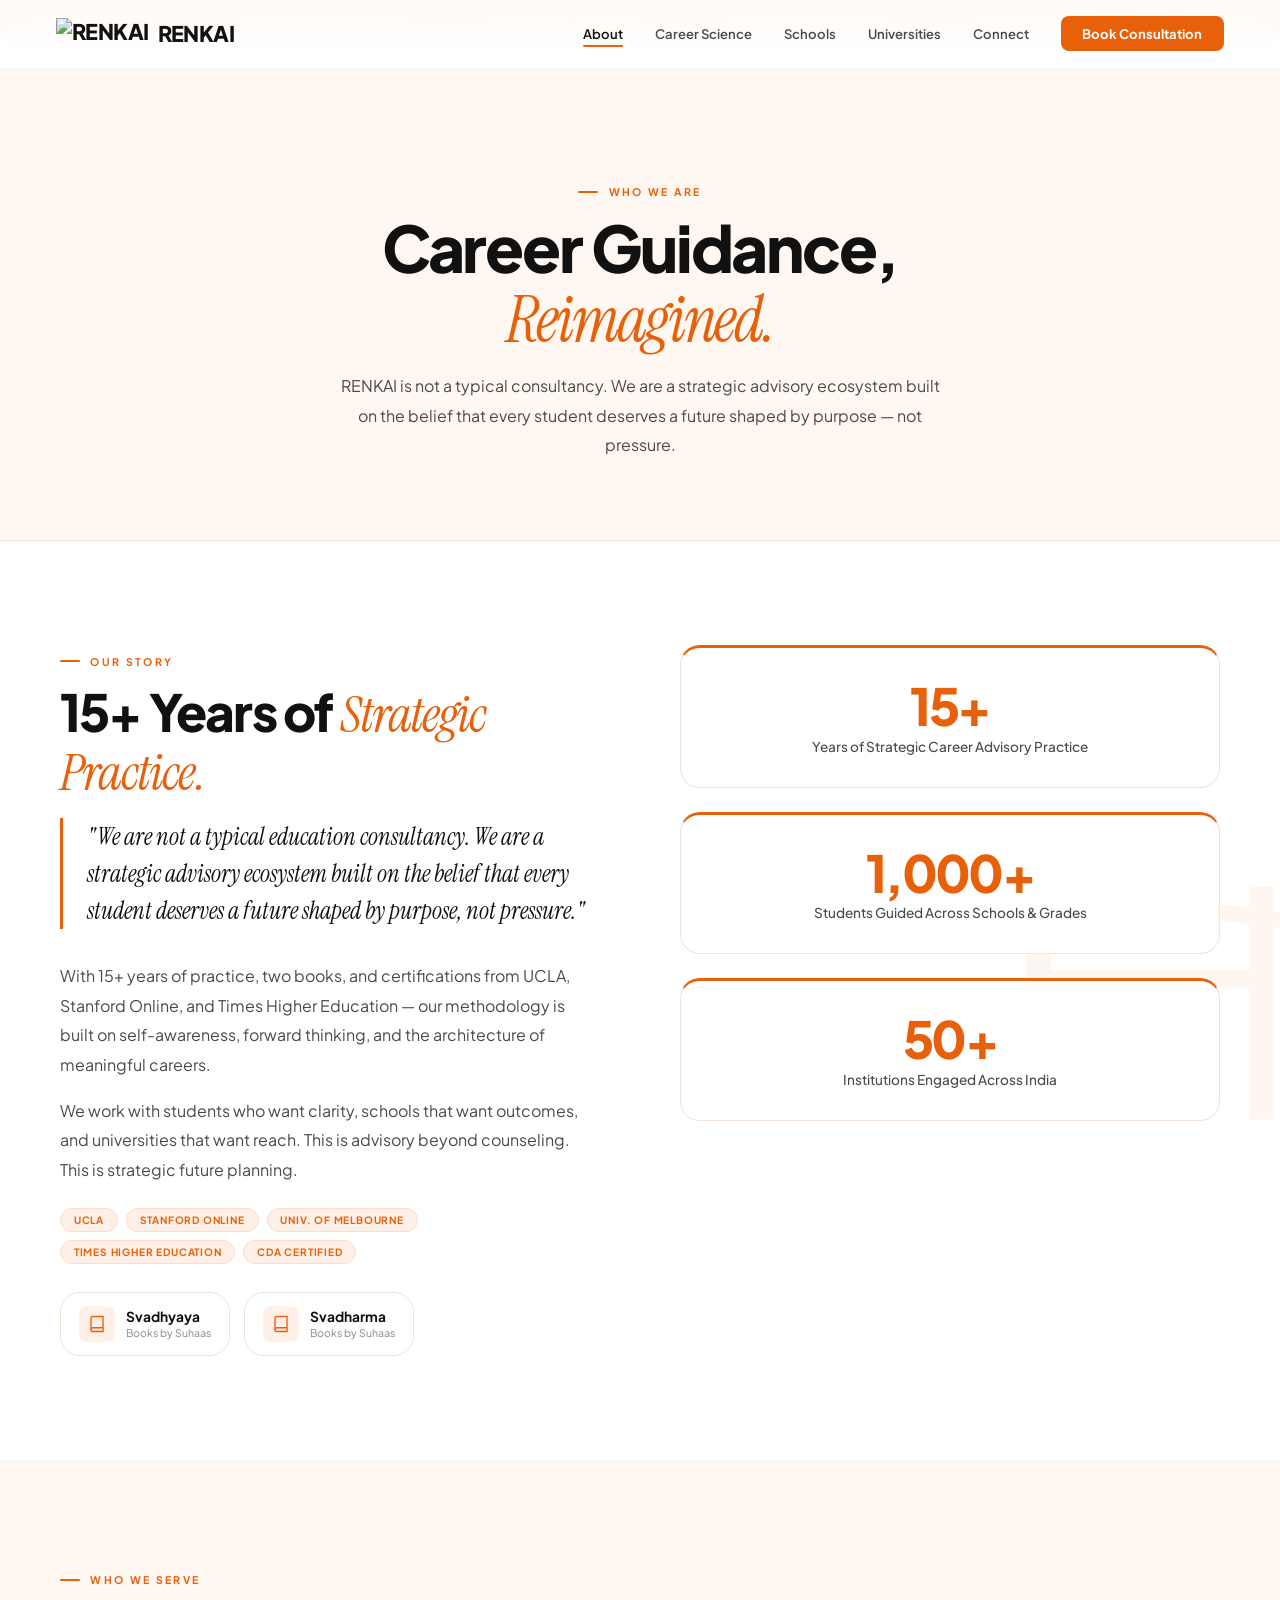
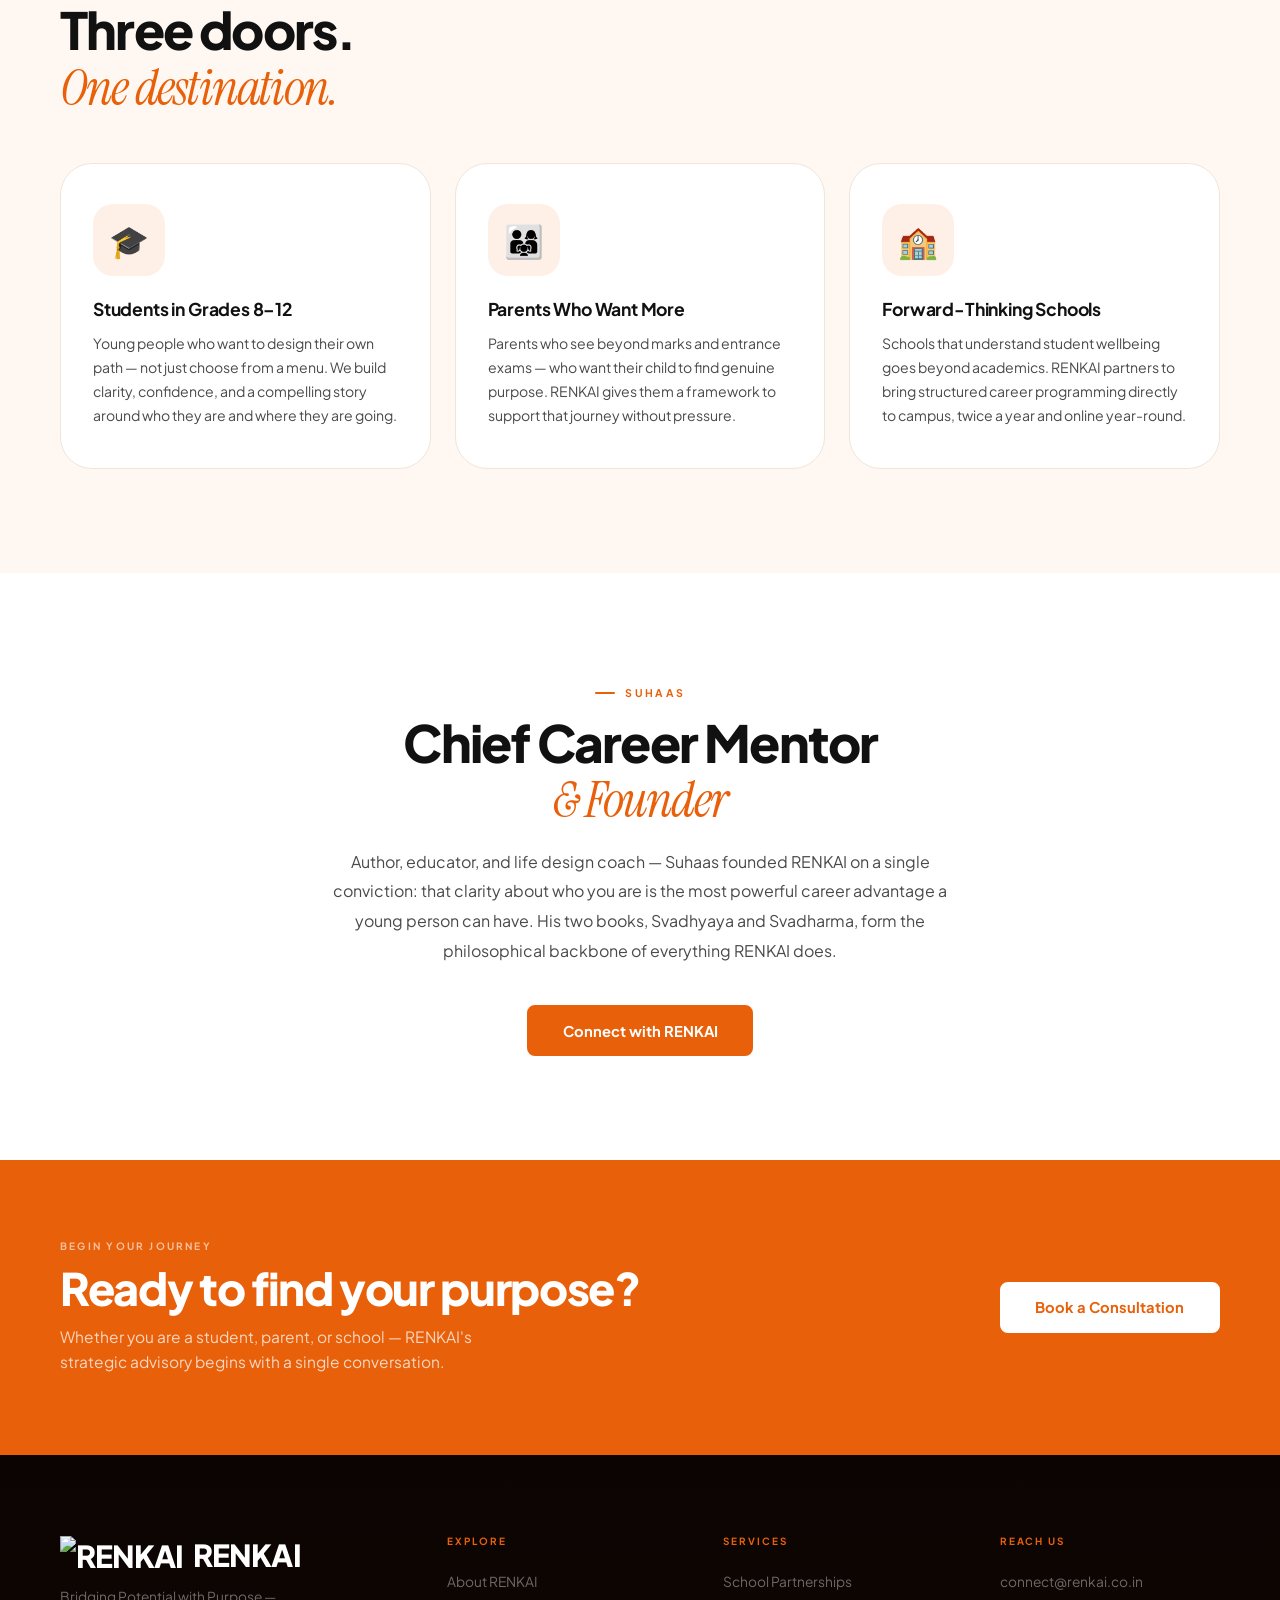
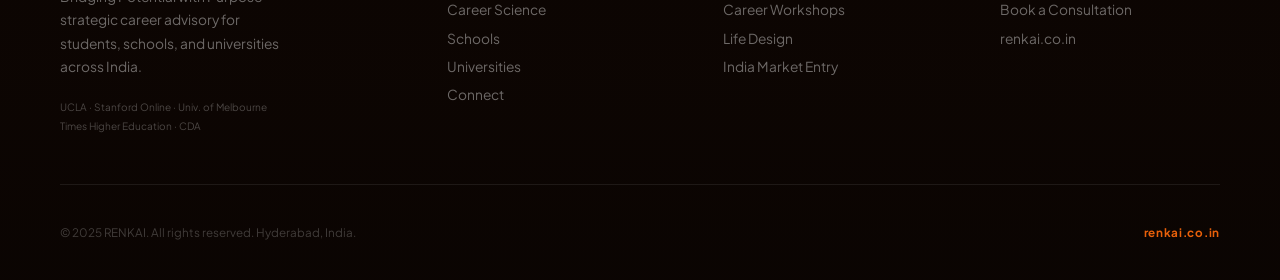
==== commit 9dffa4ea: "Add files via upload" ====
--- a/about.html
+++ b/about.html
@@ -18,7 +18,7 @@
 </head>
 <body>
 <div class="ticker" aria-hidden="true"><div class="ticker-track"><div class="ti">Career Advisory <span class="td"></span></div><div class="ti">Life Design Coaching <span class="td"></span></div><div class="ti">University Strategy <span class="td"></span></div><div class="ti">School Partnerships <span class="td"></span></div><div class="ti">Hyderabad, India <span class="td"></span></div><div class="ti">Creating Thought Leaders <span class="td"></span></div><div class="ti">Grades 8–12 <span class="td"></span></div><div class="ti">renkai.co.in <span class="td"></span></div><div class="ti">Career Advisory <span class="td"></span></div><div class="ti">Life Design Coaching <span class="td"></span></div><div class="ti">University Strategy <span class="td"></span></div><div class="ti">School Partnerships <span class="td"></span></div><div class="ti">Hyderabad, India <span class="td"></span></div><div class="ti">Creating Thought Leaders <span class="td"></span></div><div class="ti">Grades 8–12 <span class="td"></span></div><div class="ti">renkai.co.in <span class="td"></span></div></div></div>
-<nav id="nav"><a class="nav-logo" href="index.html"><svg class="torii-icon" viewBox="0 0 40 36" xmlns="http://www.w3.org/2000/svg" aria-hidden="true"><rect x="6" y="3" width="4" height="30" rx="1.5" fill="#E8600A"/><rect x="30" y="3" width="4" height="30" rx="1.5" fill="#E8600A"/><path d="M1 9 Q20 3 39 9 L39 13 Q20 7 1 13 Z" fill="#E8600A"/><rect x="8" y="15" width="24" height="3" rx="1" fill="#E8600A"/></svg>REN<span class="k">KAI</span></a><div class="nav-links"><a href="about.html">About</a><a href="career-science.html">Career Science</a><a href="schools.html">Schools</a><a href="universities.html">Universities</a><a href="connect.html">Connect</a><a href="connect.html" class="nav-cta">Book Consultation</a></div><button class="hamburger" id="burger"><span></span><span></span><span></span></button></nav>
+<nav id="nav"><a class="nav-logo" href="index.html"><img class="nav-logo-img" src="assests/Renkai_HD_Logo.png" alt="RENKAI">RENKAI</a><div class="nav-links"><a href="about.html">About</a><a href="career-science.html">Career Science</a><a href="schools.html">Schools</a><a href="universities.html">Universities</a><a href="connect.html">Connect</a><a href="connect.html" class="nav-cta">Book Consultation</a></div><button class="hamburger" id="burger"><span></span><span></span><span></span></button></nav>
 <div class="mob" id="mob"><button class="mob-x" id="mobX">&#x2715;</button><a href="about.html">About</a><a href="career-science.html">Career Science</a><a href="schools.html">Schools</a><a href="universities.html">Universities</a><a href="connect.html">Connect</a><a href="connect.html" class="btn btn-f">Book Consultation</a></div>
 
 <div class="page-hero">
@@ -35,14 +35,14 @@
         <div class="ey rv">Our Story</div>
         <h2 class="h2p rv d1">15+ Years of <span class="ser">Strategic Practice.</span></h2>
         <p class="pull-q rv d2">"We are not a typical education consultancy. We are a strategic advisory ecosystem built on the belief that every student deserves a future shaped by purpose, not pressure."</p>
-        <p class="lead rv d3" style="max-width:100%;">With 15+ years of practice, two published books, and certifications from UCLA, Stanford Online, and Times Higher Education — our methodology is built on self-awareness, forward thinking, and the architecture of meaningful careers.</p>
+        <p class="lead rv d3" style="max-width:100%;">With 15+ years of practice, two books, and certifications from UCLA, Stanford Online, and Times Higher Education — our methodology is built on self-awareness, forward thinking, and the architecture of meaningful careers.</p>
         <p class="lead rv d4" style="max-width:100%;margin-top:1rem;">We work with students who want clarity, schools that want outcomes, and universities that want reach. This is advisory beyond counseling. This is strategic future planning.</p>
         <div class="chips rv d4">
-          <span class="chip">UCLA</span><span class="chip">Stanford Online</span><span class="chip">Univ. of Melbourne</span><span class="chip">Times Higher Education</span><span class="chip">CDA Certified</span><span class="chip">Mindler</span>
+          <span class="chip">UCLA</span><span class="chip">Stanford Online</span><span class="chip">Univ. of Melbourne</span><span class="chip">Times Higher Education</span><span class="chip">CDA Certified</span>
         </div>
         <div class="book-row rv d5">
-          <div class="book-chip"><div class="bico"><svg viewBox="0 0 24 24"><path d="M4 19.5A2.5 2.5 0 0 1 6.5 17H20"/><path d="M6.5 2H20v20H6.5A2.5 2.5 0 0 1 4 19.5v-15A2.5 2.5 0 0 1 6.5 2z"/></svg></div><div><div class="b-name">Svadhyaya</div><div class="b-by">Published · Suhaas</div></div></div>
-          <div class="book-chip"><div class="bico"><svg viewBox="0 0 24 24"><path d="M4 19.5A2.5 2.5 0 0 1 6.5 17H20"/><path d="M6.5 2H20v20H6.5A2.5 2.5 0 0 1 4 19.5v-15A2.5 2.5 0 0 1 6.5 2z"/></svg></div><div><div class="b-name">Svadharma</div><div class="b-by">Published · Suhaas</div></div></div>
+          <div class="book-chip"><div class="bico"><svg viewBox="0 0 24 24"><path d="M4 19.5A2.5 2.5 0 0 1 6.5 17H20"/><path d="M6.5 2H20v20H6.5A2.5 2.5 0 0 1 4 19.5v-15A2.5 2.5 0 0 1 6.5 2z"/></svg></div><div><div class="b-name">Svadhyaya</div><div class="b-by">Books by Suhaas</div></div></div>
+          <div class="book-chip"><div class="bico"><svg viewBox="0 0 24 24"><path d="M4 19.5A2.5 2.5 0 0 1 6.5 17H20"/><path d="M6.5 2H20v20H6.5A2.5 2.5 0 0 1 4 19.5v-15A2.5 2.5 0 0 1 6.5 2z"/></svg></div><div><div class="b-name">Svadharma</div><div class="b-by">Books by Suhaas</div></div></div>
         </div>
       </div>
       <div>
@@ -84,8 +84,8 @@
   <div class="wrap" style="text-align:center;max-width:800px;">
     <div class="ey ey-c rv">Suhaas</div>
     <h2 class="h2p rv d1" style="text-align:center;">Chief Career Mentor<br><span class="ser">&amp; Founder</span></h2>
-    <p class="lead rv d2" style="margin:1.2rem auto;text-align:center;max-width:640px;">Author, educator, and life design coach — Suhaas founded RENKAI on a single conviction: that clarity about who you are is the most powerful career advantage a young person can have. His two published books, Svadhyaya and Svadharma, form the philosophical backbone of everything RENKAI does.</p>
-    <div style="margin-top:2.5rem;" class="rv d3"><a href="connect.html" class="btn btn-f">Connect with Suhaas</a></div>
+    <p class="lead rv d2" style="margin:1.2rem auto;text-align:center;max-width:640px;">Author, educator, and life design coach — Suhaas founded RENKAI on a single conviction: that clarity about who you are is the most powerful career advantage a young person can have. His two books, Svadhyaya and Svadharma, form the philosophical backbone of everything RENKAI does.</p>
+    <div style="margin-top:2.5rem;" class="rv d3"><a href="connect.html" class="btn btn-f">Connect with RENKAI</a></div>
   </div>
 </section>
 
@@ -95,7 +95,7 @@
     <a href="connect.html" class="btn btn-w rv d3">Book a Consultation</a>
   </div>
 </div>
-<footer><div class="foot-wrap"><div class="foot-top"><div><span class="flogo"><svg class="torii-icon" viewBox="0 0 40 36" xmlns="http://www.w3.org/2000/svg" aria-hidden="true"><rect x="6" y="3" width="4" height="30" rx="1.5" fill="#fff"/><rect x="30" y="3" width="4" height="30" rx="1.5" fill="#fff"/><path d="M1 9 Q20 3 39 9 L39 13 Q20 7 1 13 Z" fill="#E8600A"/><rect x="8" y="15" width="24" height="3" rx="1" fill="#fff"/></svg> REN<span class="k">KAI</span></span><p class="ftag">Bridging Potential with Purpose — strategic career advisory for students, schools, and universities across India.</p><p class="fcerts">UCLA · Stanford Online · Univ. of Melbourne<br>Times Higher Education · CDA · Mindler</p></div><div class="fcol"><div class="fch">Explore</div><a href="about.html">About RENKAI</a><a href="career-science.html">Career Science</a><a href="schools.html">Schools</a><a href="universities.html">Universities</a><a href="connect.html">Connect</a></div><div class="fcol"><div class="fch">Services</div><a href="schools.html">School Partnerships</a><a href="schools.html">Career Workshops</a><a href="career-science.html">Life Design</a><a href="universities.html">India Market Entry</a></div><div class="fcol"><div class="fch">Reach Us</div><a href="mailto:connect@renkai.co.in">connect@renkai.co.in</a><a href="connect.html">Book a Consultation</a><a href="https://renkai.co.in">renkai.co.in</a></div></div><div class="foot-bot"><span class="fcopy">© 2025 RENKAI. All rights reserved. Hyderabad, India.</span><span class="fdomain">renkai.co.in</span></div></div></footer>
+<footer><div class="foot-wrap"><div class="foot-top"><div><span class="flogo"><img class="nav-logo-img" src="assests/Renkai_HD_Logo.png" alt="RENKAI"> RENKAI</span><p class="ftag">Bridging Potential with Purpose — strategic career advisory for students, schools, and universities across India.</p><p class="fcerts">UCLA · Stanford Online · Univ. of Melbourne<br>Times Higher Education · CDA</p></div><div class="fcol"><div class="fch">Explore</div><a href="about.html">About RENKAI</a><a href="career-science.html">Career Science</a><a href="schools.html">Schools</a><a href="universities.html">Universities</a><a href="connect.html">Connect</a></div><div class="fcol"><div class="fch">Services</div><a href="schools.html">School Partnerships</a><a href="schools.html">Career Workshops</a><a href="career-science.html">Life Design</a><a href="universities.html">India Market Entry</a></div><div class="fcol"><div class="fch">Reach Us</div><a href="mailto:connect@renkai.co.in">connect@renkai.co.in</a><a href="connect.html">Book a Consultation</a><a href="https://renkai.co.in">renkai.co.in</a></div></div><div class="foot-bot"><span class="fcopy">© 2025 RENKAI. All rights reserved. Hyderabad, India.</span><span class="fdomain">renkai.co.in</span></div></div></footer>
 <script src="shared.js"></script>
 </body>
 </html>
--- a/shared.css
+++ b/shared.css
@@ -41,9 +41,10 @@
 /* ── NAV ── */
 nav{position:fixed;top:0;left:0;right:0;z-index:900;height:68px;display:flex;align-items:center;justify-content:space-between;padding:0 3.5rem;background:rgba(255,255,255,.97);border-bottom:1px solid transparent;transition:border-color .3s,box-shadow .3s;backdrop-filter:blur(16px);}
 nav.up{border-color:var(--border);box-shadow:0 2px 20px rgba(232,96,10,.07);}
-.nav-logo{font-size:1.35rem;font-weight:800;letter-spacing:-.025em;color:var(--text);display:flex;align-items:center;gap:.5rem;}
+.nav-logo{font-size:1.35rem;font-weight:800;letter-spacing:-.025em;color:var(--text);display:flex;align-items:center;gap:.55rem;}
 .nav-logo .k{color:var(--orange);}
 .torii-icon{width:28px;height:26px;flex-shrink:0;}
+.nav-logo-img{height:32px;width:auto;object-fit:contain;flex-shrink:0;}
 .nav-links{display:flex;align-items:center;gap:2rem;}
 .nav-links a{font-size:.82rem;font-weight:600;color:var(--mid);position:relative;transition:color .2s;padding:.3rem 0;}
 .nav-links a::after{content:'';position:absolute;bottom:0;left:0;height:2px;width:0;background:var(--orange);border-radius:1px;transition:width .25s;}
@@ -211,10 +212,13 @@
 .torii-bg{position:absolute;bottom:0;left:50%;transform:translateX(-50%);opacity:.07;pointer-events:none;width:min(900px,90vw);}
 
 /* ── FOOTER ── */
-footer{background:#1A0D05;padding:5rem 3.5rem 2.5rem;}
+footer{background:#1A0D05;padding:5rem 3.5rem 2.5rem;position:relative;overflow:hidden;}
+footer::before{content:'';position:absolute;inset:0;background-image:url('assests/toriigate-footer.jpg');background-size:cover;background-position:center 40%;opacity:.18;pointer-events:none;z-index:0;}
+footer::after{content:'';position:absolute;inset:0;background:linear-gradient(to bottom,rgba(10,4,2,.92) 0%,rgba(10,4,2,.85) 50%,rgba(10,4,2,.95) 100%);pointer-events:none;z-index:1;}
+.foot-wrap{position:relative;z-index:2;}
 .foot-wrap{max-width:var(--max);margin:0 auto;}
 .foot-top{display:grid;grid-template-columns:1.5fr 1fr 1fr 1fr;gap:3.5rem;padding-bottom:3rem;border-bottom:1px solid rgba(255,255,255,.08);margin-bottom:2.5rem;}
-.flogo{font-size:1.9rem;font-weight:800;letter-spacing:-.03em;color:#fff;display:flex;align-items:center;gap:.5rem;margin-bottom:.7rem;}.flogo .torii-icon{width:32px;height:28px;flex-shrink:0;}
+.flogo{font-size:1.9rem;font-weight:800;letter-spacing:-.03em;color:#fff;display:flex;align-items:center;gap:.6rem;margin-bottom:.7rem;}.flogo .nav-logo-img{height:36px;width:auto;object-fit:contain;flex-shrink:0;}
 .flogo .k{color:var(--orange);}
 .ftag{font-size:.86rem;color:rgba(255,255,255,.4);line-height:1.7;max-width:230px;margin-bottom:1.2rem;}
 .fcerts{font-size:.63rem;color:rgba(255,255,255,.26);line-height:1.9;}
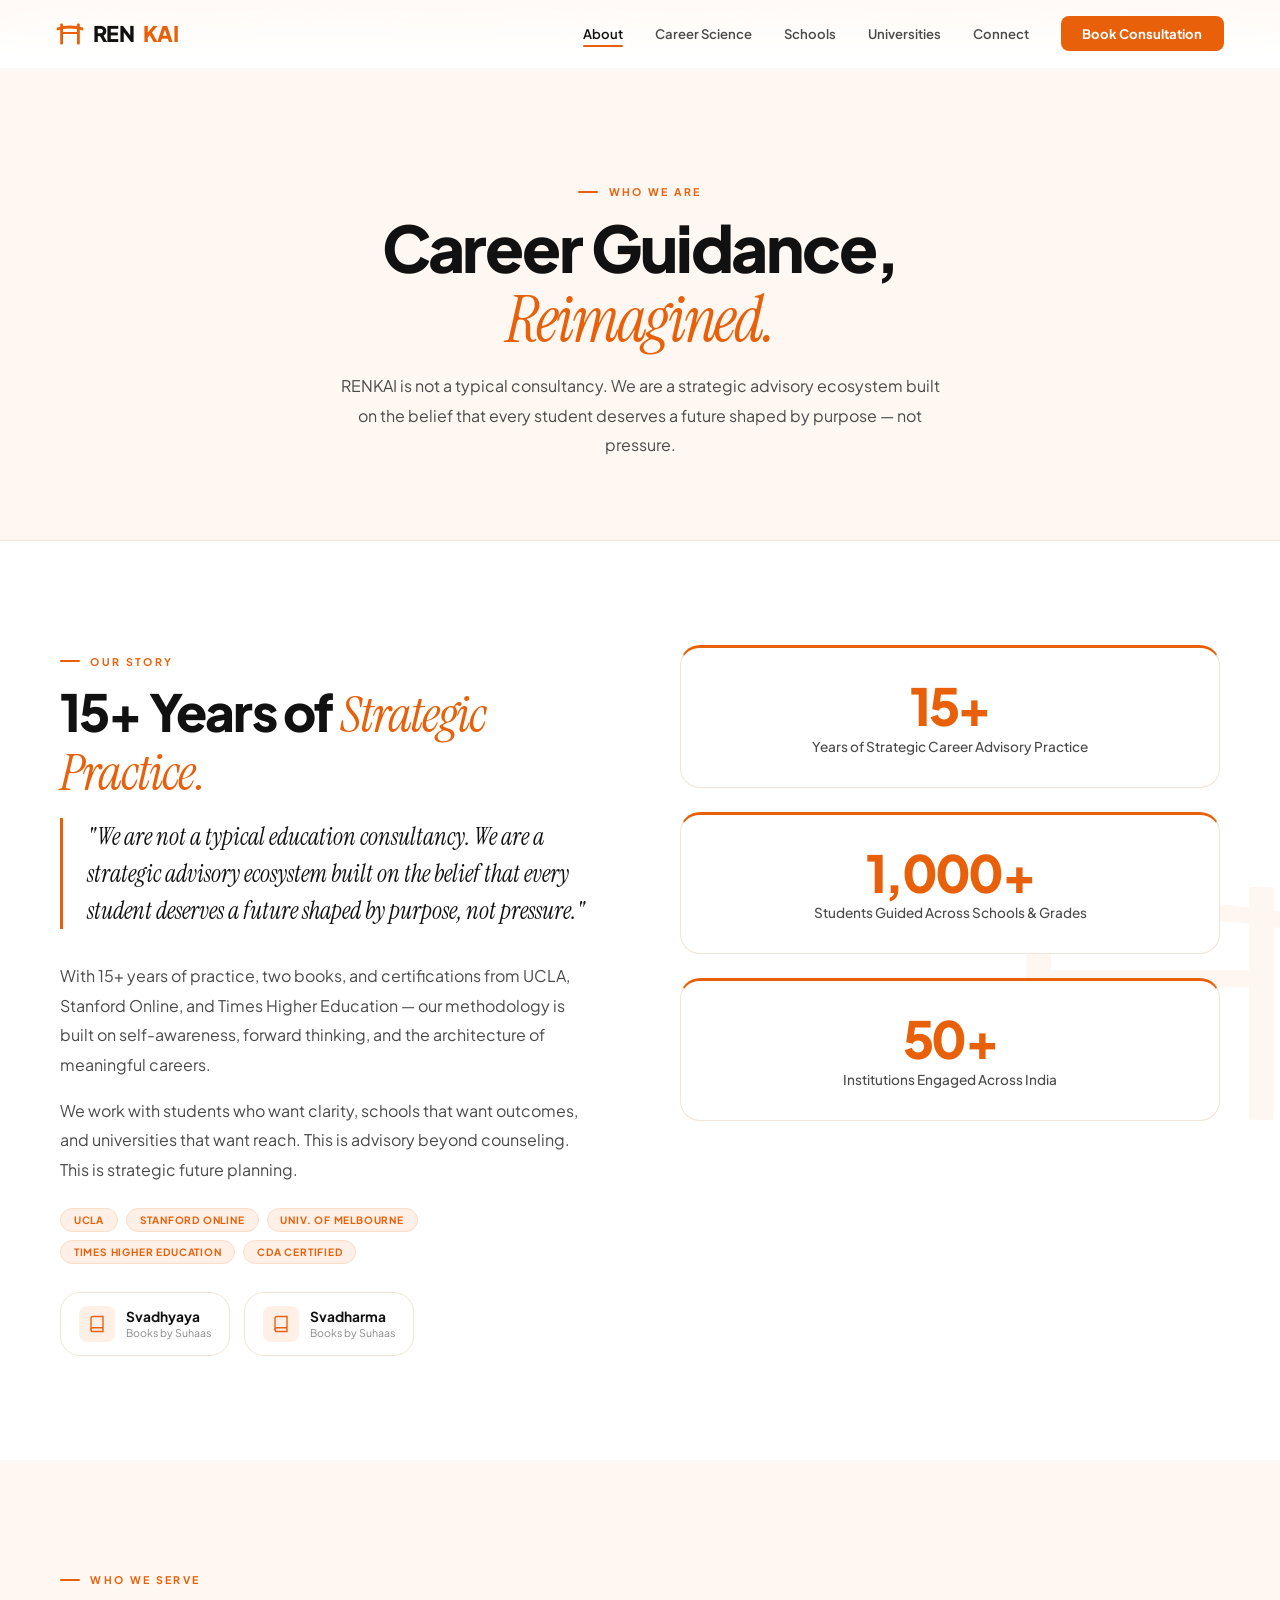
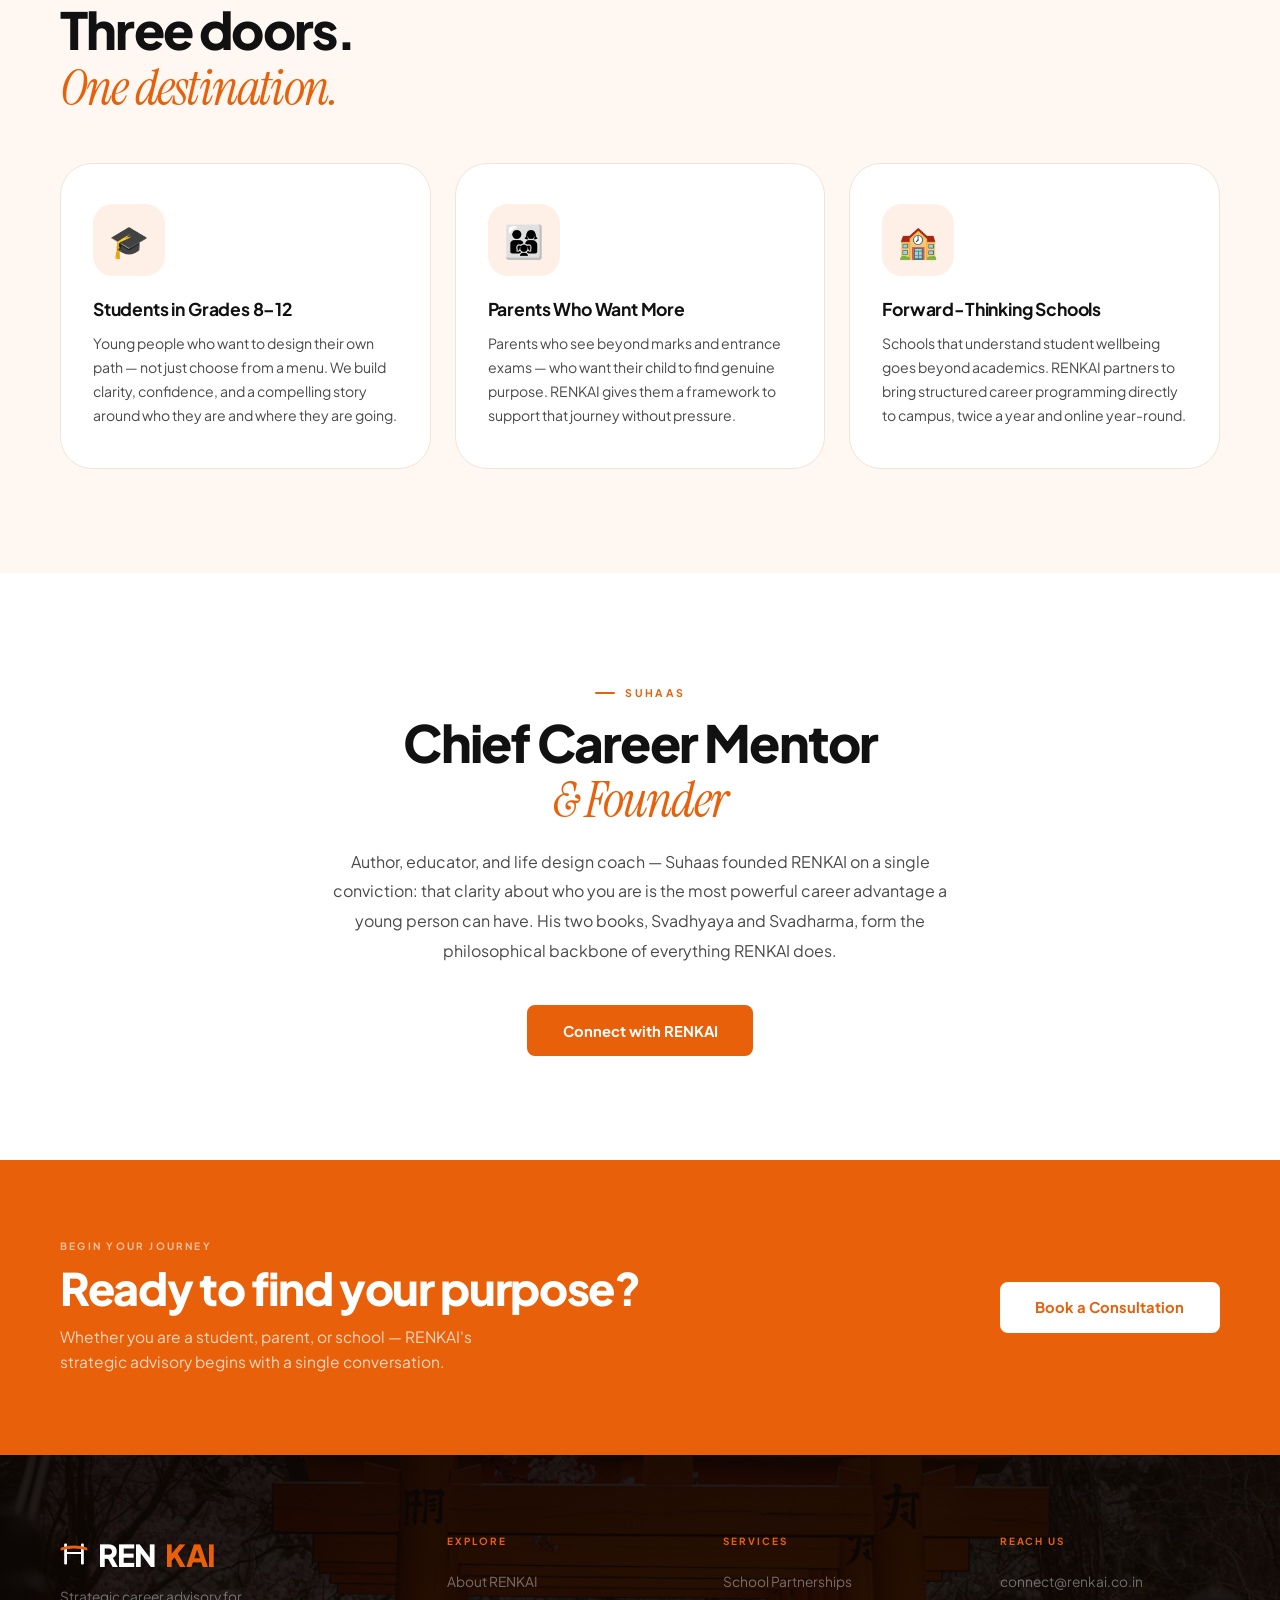
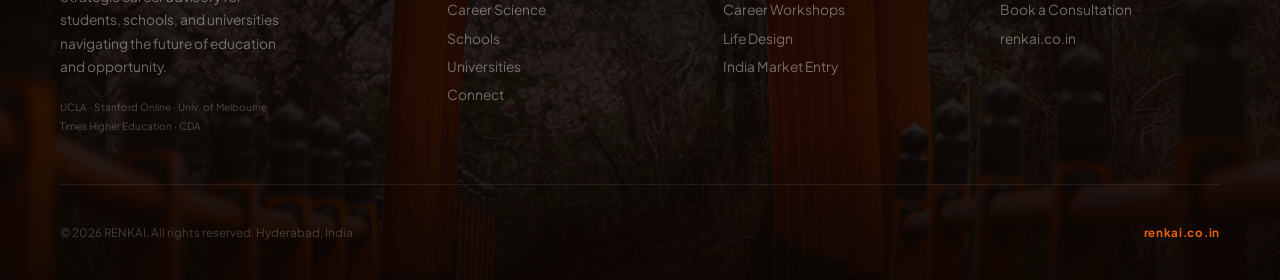
==== commit dda3f569: "Add files via upload" ====
--- a/about.html
+++ b/about.html
@@ -18,7 +18,7 @@
 </head>
 <body>
 <div class="ticker" aria-hidden="true"><div class="ticker-track"><div class="ti">Career Advisory <span class="td"></span></div><div class="ti">Life Design Coaching <span class="td"></span></div><div class="ti">University Strategy <span class="td"></span></div><div class="ti">School Partnerships <span class="td"></span></div><div class="ti">Hyderabad, India <span class="td"></span></div><div class="ti">Creating Thought Leaders <span class="td"></span></div><div class="ti">Grades 8–12 <span class="td"></span></div><div class="ti">renkai.co.in <span class="td"></span></div><div class="ti">Career Advisory <span class="td"></span></div><div class="ti">Life Design Coaching <span class="td"></span></div><div class="ti">University Strategy <span class="td"></span></div><div class="ti">School Partnerships <span class="td"></span></div><div class="ti">Hyderabad, India <span class="td"></span></div><div class="ti">Creating Thought Leaders <span class="td"></span></div><div class="ti">Grades 8–12 <span class="td"></span></div><div class="ti">renkai.co.in <span class="td"></span></div></div></div>
-<nav id="nav"><a class="nav-logo" href="index.html"><img class="nav-logo-img" src="assests/Renkai_HD_Logo.png" alt="RENKAI">RENKAI</a><div class="nav-links"><a href="about.html">About</a><a href="career-science.html">Career Science</a><a href="schools.html">Schools</a><a href="universities.html">Universities</a><a href="connect.html">Connect</a><a href="connect.html" class="nav-cta">Book Consultation</a></div><button class="hamburger" id="burger"><span></span><span></span><span></span></button></nav>
+<nav id="nav"><a class="nav-logo" href="index.html"><svg class="torii-icon" viewBox="0 0 40 36" xmlns="http://www.w3.org/2000/svg" aria-hidden="true"><rect x="6" y="3" width="4" height="30" rx="1.5" fill="#E8600A"/><rect x="30" y="3" width="4" height="30" rx="1.5" fill="#E8600A"/><path d="M1 9 Q20 3 39 9 L39 13 Q20 7 1 13 Z" fill="#E8600A"/><rect x="8" y="15" width="24" height="3" rx="1" fill="#E8600A"/></svg>REN<span class="k">KAI</span></a><div class="nav-links"><a href="about.html">About</a><a href="career-science.html">Career Science</a><a href="schools.html">Schools</a><a href="universities.html">Universities</a><a href="connect.html">Connect</a><a href="connect.html" class="nav-cta">Book Consultation</a></div><button class="hamburger" id="burger"><span></span><span></span><span></span></button></nav>
 <div class="mob" id="mob"><button class="mob-x" id="mobX">&#x2715;</button><a href="about.html">About</a><a href="career-science.html">Career Science</a><a href="schools.html">Schools</a><a href="universities.html">Universities</a><a href="connect.html">Connect</a><a href="connect.html" class="btn btn-f">Book Consultation</a></div>
 
 <div class="page-hero">
@@ -95,7 +95,7 @@
     <a href="connect.html" class="btn btn-w rv d3">Book a Consultation</a>
   </div>
 </div>
-<footer><div class="foot-wrap"><div class="foot-top"><div><span class="flogo"><img class="nav-logo-img" src="assests/Renkai_HD_Logo.png" alt="RENKAI"> RENKAI</span><p class="ftag">Bridging Potential with Purpose — strategic career advisory for students, schools, and universities across India.</p><p class="fcerts">UCLA · Stanford Online · Univ. of Melbourne<br>Times Higher Education · CDA</p></div><div class="fcol"><div class="fch">Explore</div><a href="about.html">About RENKAI</a><a href="career-science.html">Career Science</a><a href="schools.html">Schools</a><a href="universities.html">Universities</a><a href="connect.html">Connect</a></div><div class="fcol"><div class="fch">Services</div><a href="schools.html">School Partnerships</a><a href="schools.html">Career Workshops</a><a href="career-science.html">Life Design</a><a href="universities.html">India Market Entry</a></div><div class="fcol"><div class="fch">Reach Us</div><a href="mailto:connect@renkai.co.in">connect@renkai.co.in</a><a href="connect.html">Book a Consultation</a><a href="https://renkai.co.in">renkai.co.in</a></div></div><div class="foot-bot"><span class="fcopy">© 2025 RENKAI. All rights reserved. Hyderabad, India.</span><span class="fdomain">renkai.co.in</span></div></div></footer>
+<footer><div class="foot-wrap"><div class="foot-top"><div><span class="flogo"><svg class="torii-icon" viewBox="0 0 40 36" xmlns="http://www.w3.org/2000/svg" aria-hidden="true"><rect x="6" y="3" width="4" height="30" rx="1.5" fill="#fff"/><rect x="30" y="3" width="4" height="30" rx="1.5" fill="#fff"/><path d="M1 9 Q20 3 39 9 L39 13 Q20 7 1 13 Z" fill="#E8600A"/><rect x="8" y="15" width="24" height="3" rx="1" fill="#fff"/></svg> REN<span class="k">KAI</span></span><p class="ftag">Strategic career advisory for students, schools, and universities navigating the future of education and opportunity.</p><p class="fcerts">UCLA · Stanford Online · Univ. of Melbourne<br>Times Higher Education · CDA</p></div><div class="fcol"><div class="fch">Explore</div><a href="about.html">About RENKAI</a><a href="career-science.html">Career Science</a><a href="schools.html">Schools</a><a href="universities.html">Universities</a><a href="connect.html">Connect</a></div><div class="fcol"><div class="fch">Services</div><a href="schools.html">School Partnerships</a><a href="schools.html">Career Workshops</a><a href="career-science.html">Life Design</a><a href="universities.html">India Market Entry</a></div><div class="fcol"><div class="fch">Reach Us</div><a href="mailto:connect@renkai.co.in">connect@renkai.co.in</a><a href="connect.html">Book a Consultation</a><a href="https://renkai.co.in">renkai.co.in</a></div></div><div class="foot-bot"><span class="fcopy">© 2026 RENKAI. All rights reserved. Hyderabad, India.</span><span class="fdomain">renkai.co.in</span></div></div></footer>
 <script src="shared.js"></script>
 </body>
 </html>
--- a/shared.css
+++ b/shared.css
@@ -213,8 +213,8 @@
 
 /* ── FOOTER ── */
 footer{background:#1A0D05;padding:5rem 3.5rem 2.5rem;position:relative;overflow:hidden;}
-footer::before{content:'';position:absolute;inset:0;background-image:url('assests/toriigate-footer.jpg');background-size:cover;background-position:center 40%;opacity:.18;pointer-events:none;z-index:0;}
-footer::after{content:'';position:absolute;inset:0;background:linear-gradient(to bottom,rgba(10,4,2,.92) 0%,rgba(10,4,2,.85) 50%,rgba(10,4,2,.95) 100%);pointer-events:none;z-index:1;}
+footer::before{content:'';position:absolute;inset:0;background-image:url('assests/toriigate-footer.jpg');background-size:cover;background-position:center 35%;opacity:.42;pointer-events:none;z-index:0;}
+footer::after{content:'';position:absolute;inset:0;background:linear-gradient(to bottom,rgba(10,4,2,.80) 0%,rgba(10,4,2,.72) 45%,rgba(10,4,2,.70) 60%,rgba(10,4,2,.88) 100%);pointer-events:none;z-index:1;}
 .foot-wrap{position:relative;z-index:2;}
 .foot-wrap{max-width:var(--max);margin:0 auto;}
 .foot-top{display:grid;grid-template-columns:1.5fr 1fr 1fr 1fr;gap:3.5rem;padding-bottom:3rem;border-bottom:1px solid rgba(255,255,255,.08);margin-bottom:2.5rem;}
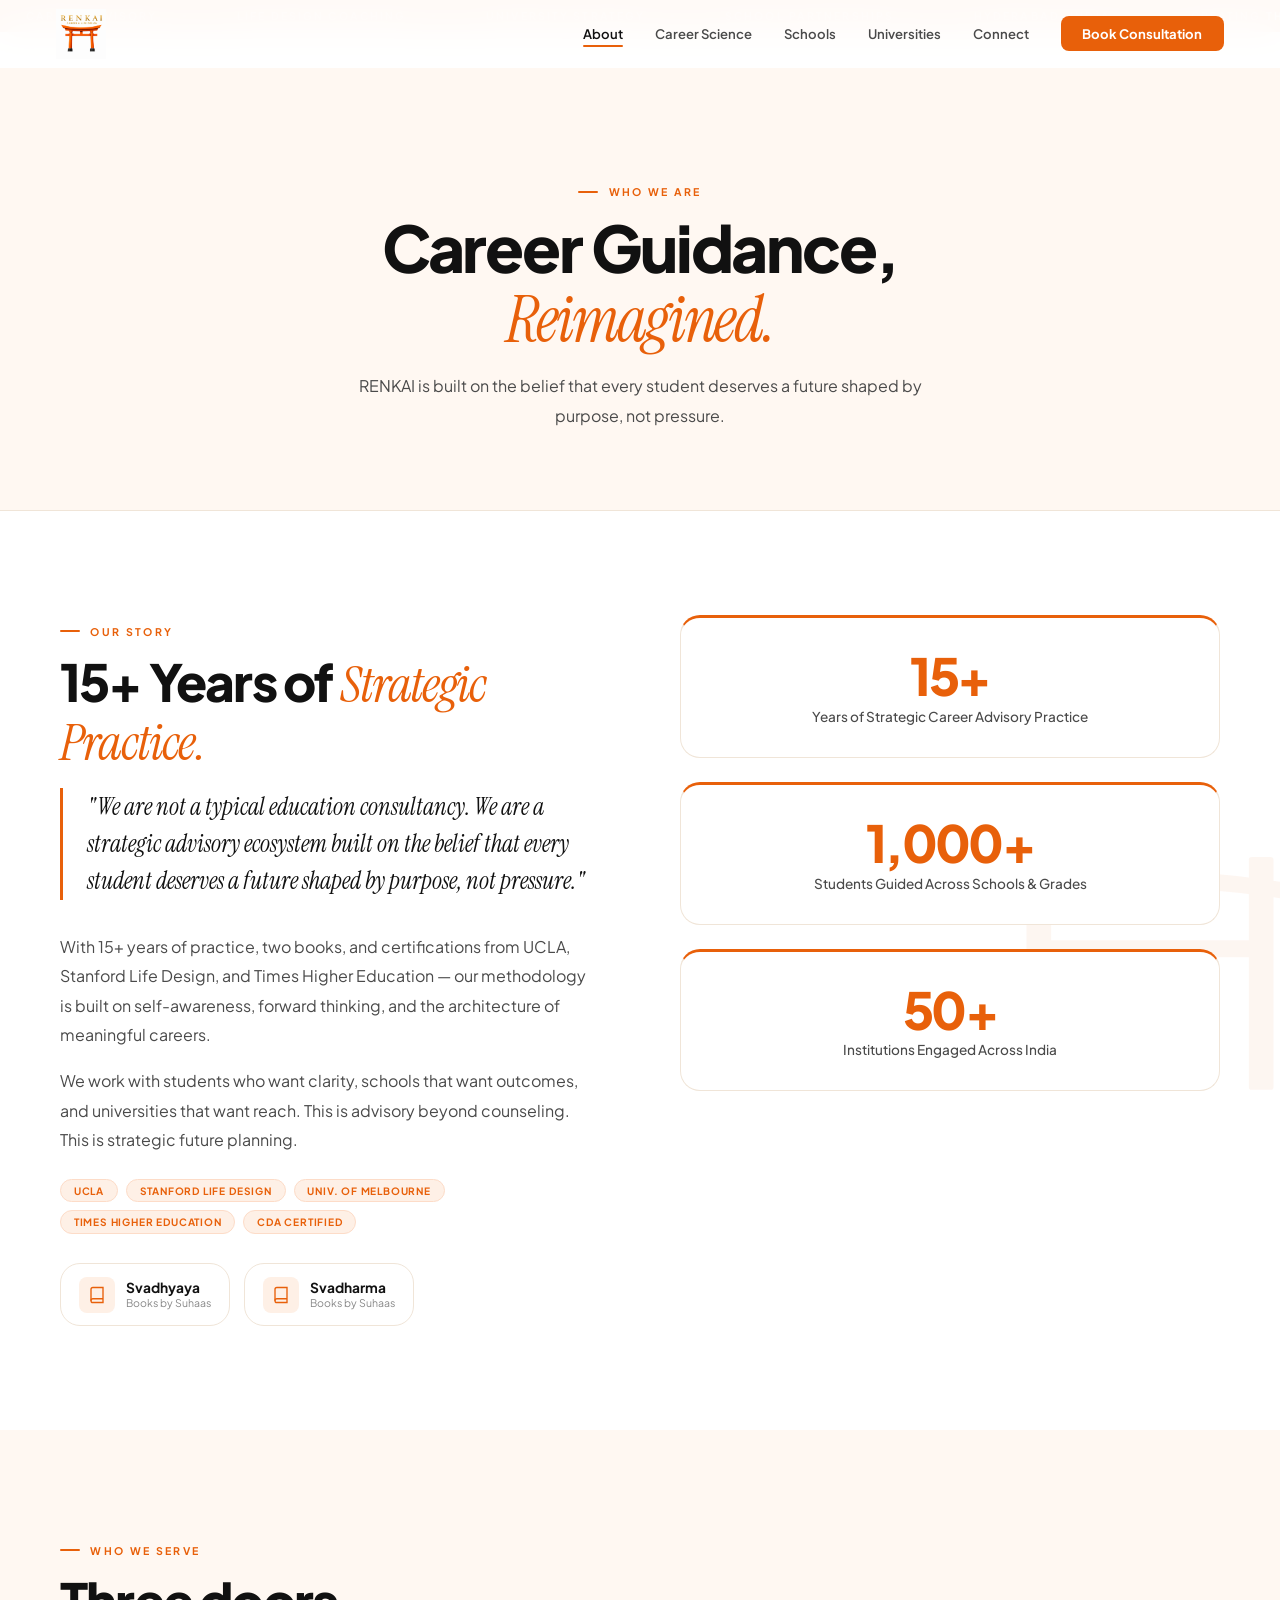
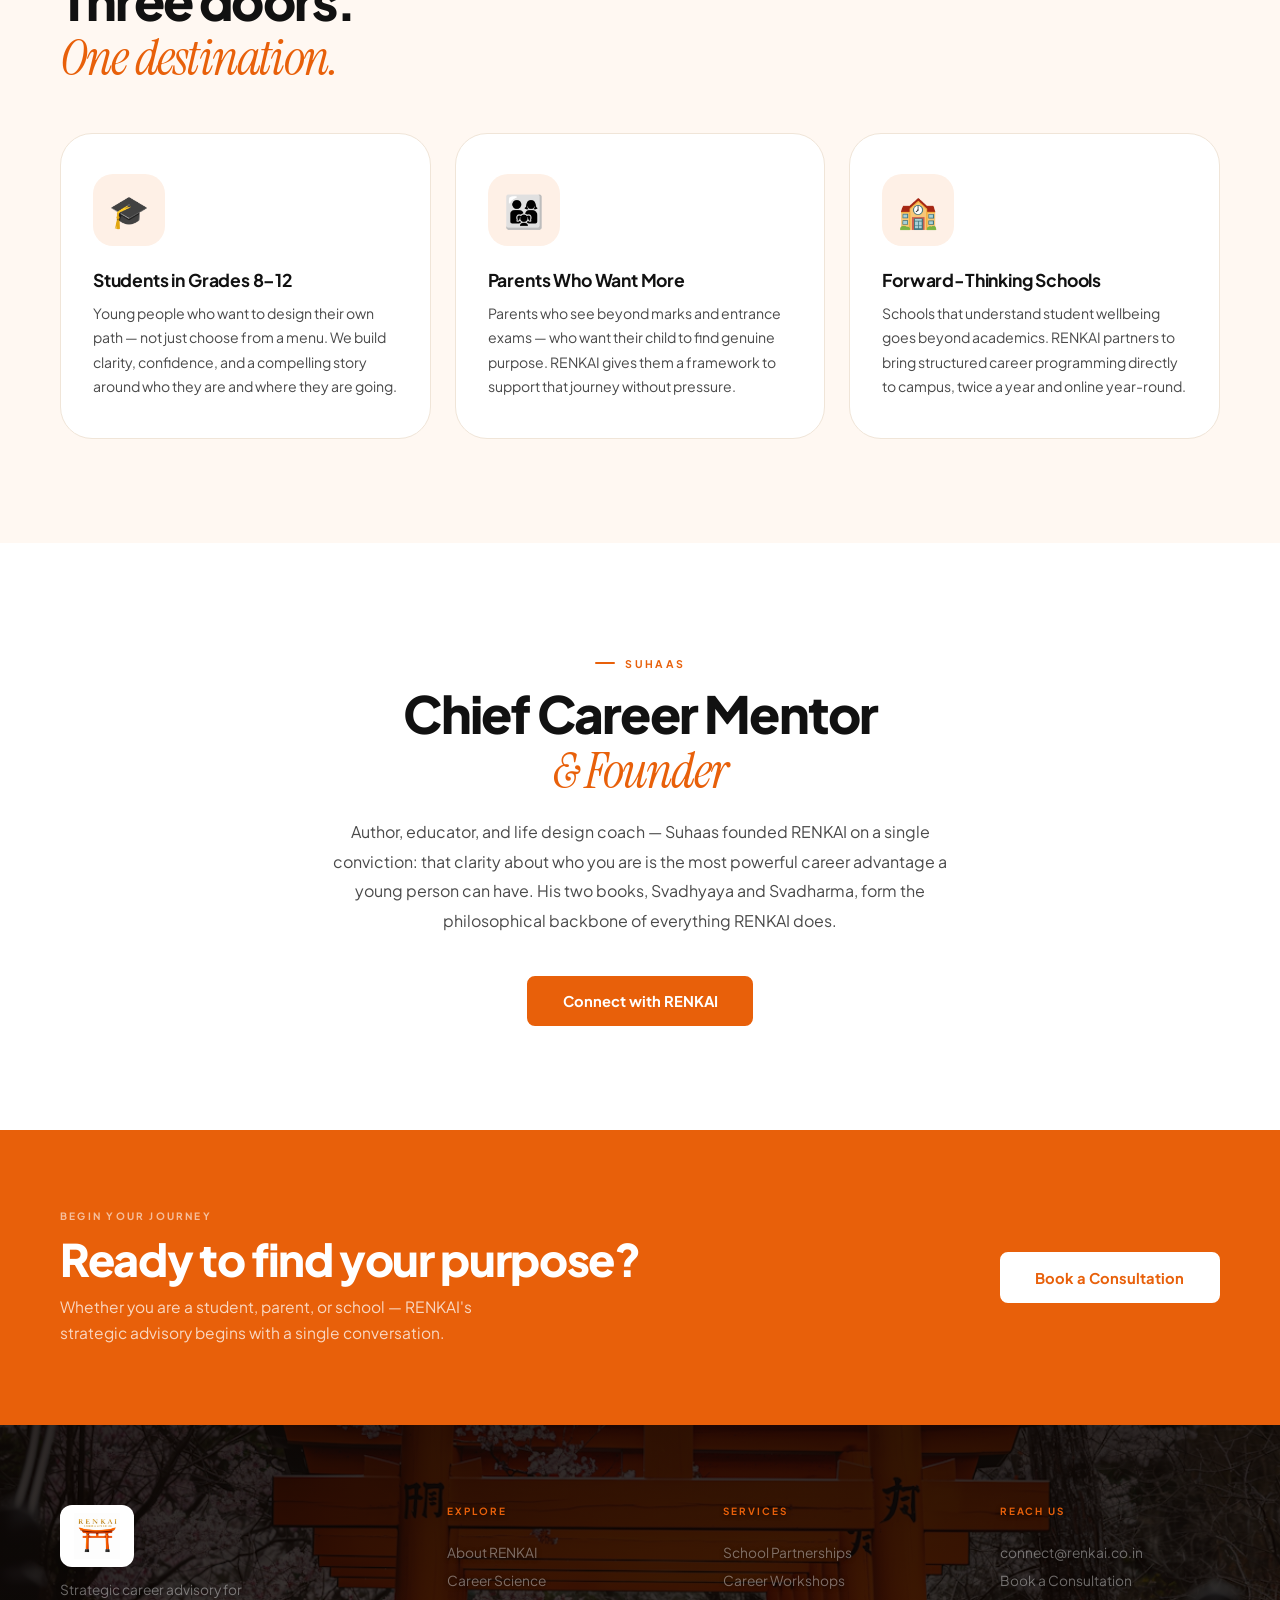
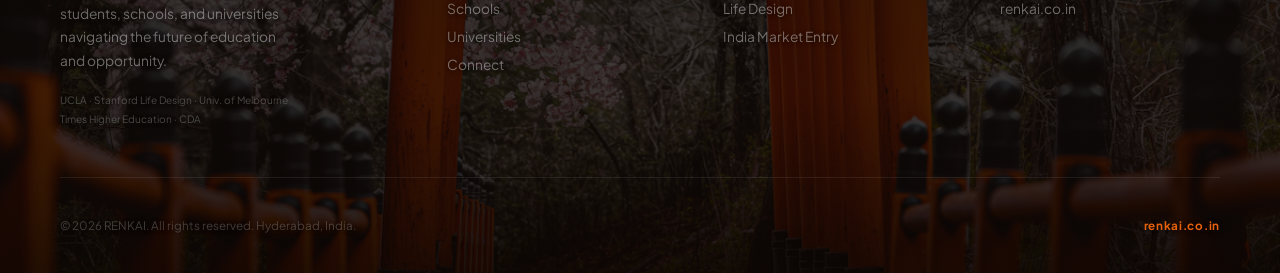
==== commit e77cac89: "Add files via upload" ====
--- a/about.html
+++ b/about.html
@@ -18,13 +18,13 @@
 </head>
 <body>
 <div class="ticker" aria-hidden="true"><div class="ticker-track"><div class="ti">Career Advisory <span class="td"></span></div><div class="ti">Life Design Coaching <span class="td"></span></div><div class="ti">University Strategy <span class="td"></span></div><div class="ti">School Partnerships <span class="td"></span></div><div class="ti">Hyderabad, India <span class="td"></span></div><div class="ti">Creating Thought Leaders <span class="td"></span></div><div class="ti">Grades 8–12 <span class="td"></span></div><div class="ti">renkai.co.in <span class="td"></span></div><div class="ti">Career Advisory <span class="td"></span></div><div class="ti">Life Design Coaching <span class="td"></span></div><div class="ti">University Strategy <span class="td"></span></div><div class="ti">School Partnerships <span class="td"></span></div><div class="ti">Hyderabad, India <span class="td"></span></div><div class="ti">Creating Thought Leaders <span class="td"></span></div><div class="ti">Grades 8–12 <span class="td"></span></div><div class="ti">renkai.co.in <span class="td"></span></div></div></div>
-<nav id="nav"><a class="nav-logo" href="index.html"><svg class="torii-icon" viewBox="0 0 40 36" xmlns="http://www.w3.org/2000/svg" aria-hidden="true"><rect x="6" y="3" width="4" height="30" rx="1.5" fill="#E8600A"/><rect x="30" y="3" width="4" height="30" rx="1.5" fill="#E8600A"/><path d="M1 9 Q20 3 39 9 L39 13 Q20 7 1 13 Z" fill="#E8600A"/><rect x="8" y="15" width="24" height="3" rx="1" fill="#E8600A"/></svg>REN<span class="k">KAI</span></a><div class="nav-links"><a href="about.html">About</a><a href="career-science.html">Career Science</a><a href="schools.html">Schools</a><a href="universities.html">Universities</a><a href="connect.html">Connect</a><a href="connect.html" class="nav-cta">Book Consultation</a></div><button class="hamburger" id="burger"><span></span><span></span><span></span></button></nav>
+<nav id="nav"><a class="nav-logo" href="index.html"><img class="nav-logo-img" src="assests/Renkai_HD_Logo.png" alt="RENKAI — Career &amp; Life Design"></a><div class="nav-links"><a href="about.html">About</a><a href="career-science.html">Career Science</a><a href="schools.html">Schools</a><a href="universities.html">Universities</a><a href="connect.html">Connect</a><a href="connect.html" class="nav-cta">Book Consultation</a></div><button class="hamburger" id="burger"><span></span><span></span><span></span></button></nav>
 <div class="mob" id="mob"><button class="mob-x" id="mobX">&#x2715;</button><a href="about.html">About</a><a href="career-science.html">Career Science</a><a href="schools.html">Schools</a><a href="universities.html">Universities</a><a href="connect.html">Connect</a><a href="connect.html" class="btn btn-f">Book Consultation</a></div>
 
 <div class="page-hero">
   <div class="ey ey-c rv">Who We Are</div>
   <h1 class="h2p rv d1" style="font-size:clamp(2.4rem,5vw,4.5rem);">Career Guidance,<br><span class="ser">Reimagined.</span></h1>
-  <p class="lead rv d2" style="margin:.9rem auto 0;text-align:center;">RENKAI is not a typical consultancy. We are a strategic advisory ecosystem built on the belief that every student deserves a future shaped by purpose — not pressure.</p>
+  <p class="lead rv d2" style="margin:.9rem auto 0;text-align:center;">RENKAI is built on the belief that every student deserves a future shaped by purpose, not pressure.</p>
 </div>
 
 <section class="section torii-section">
@@ -35,10 +35,10 @@
         <div class="ey rv">Our Story</div>
         <h2 class="h2p rv d1">15+ Years of <span class="ser">Strategic Practice.</span></h2>
         <p class="pull-q rv d2">"We are not a typical education consultancy. We are a strategic advisory ecosystem built on the belief that every student deserves a future shaped by purpose, not pressure."</p>
-        <p class="lead rv d3" style="max-width:100%;">With 15+ years of practice, two books, and certifications from UCLA, Stanford Online, and Times Higher Education — our methodology is built on self-awareness, forward thinking, and the architecture of meaningful careers.</p>
+        <p class="lead rv d3" style="max-width:100%;">With 15+ years of practice, two books, and certifications from UCLA, Stanford Life Design, and Times Higher Education — our methodology is built on self-awareness, forward thinking, and the architecture of meaningful careers.</p>
         <p class="lead rv d4" style="max-width:100%;margin-top:1rem;">We work with students who want clarity, schools that want outcomes, and universities that want reach. This is advisory beyond counseling. This is strategic future planning.</p>
         <div class="chips rv d4">
-          <span class="chip">UCLA</span><span class="chip">Stanford Online</span><span class="chip">Univ. of Melbourne</span><span class="chip">Times Higher Education</span><span class="chip">CDA Certified</span>
+          <span class="chip">UCLA</span><span class="chip">Stanford Life Design</span><span class="chip">Univ. of Melbourne</span><span class="chip">Times Higher Education</span><span class="chip">CDA Certified</span>
         </div>
         <div class="book-row rv d5">
           <div class="book-chip"><div class="bico"><svg viewBox="0 0 24 24"><path d="M4 19.5A2.5 2.5 0 0 1 6.5 17H20"/><path d="M6.5 2H20v20H6.5A2.5 2.5 0 0 1 4 19.5v-15A2.5 2.5 0 0 1 6.5 2z"/></svg></div><div><div class="b-name">Svadhyaya</div><div class="b-by">Books by Suhaas</div></div></div>
@@ -95,7 +95,7 @@
     <a href="connect.html" class="btn btn-w rv d3">Book a Consultation</a>
   </div>
 </div>
-<footer><div class="foot-wrap"><div class="foot-top"><div><span class="flogo"><svg class="torii-icon" viewBox="0 0 40 36" xmlns="http://www.w3.org/2000/svg" aria-hidden="true"><rect x="6" y="3" width="4" height="30" rx="1.5" fill="#fff"/><rect x="30" y="3" width="4" height="30" rx="1.5" fill="#fff"/><path d="M1 9 Q20 3 39 9 L39 13 Q20 7 1 13 Z" fill="#E8600A"/><rect x="8" y="15" width="24" height="3" rx="1" fill="#fff"/></svg> REN<span class="k">KAI</span></span><p class="ftag">Strategic career advisory for students, schools, and universities navigating the future of education and opportunity.</p><p class="fcerts">UCLA · Stanford Online · Univ. of Melbourne<br>Times Higher Education · CDA</p></div><div class="fcol"><div class="fch">Explore</div><a href="about.html">About RENKAI</a><a href="career-science.html">Career Science</a><a href="schools.html">Schools</a><a href="universities.html">Universities</a><a href="connect.html">Connect</a></div><div class="fcol"><div class="fch">Services</div><a href="schools.html">School Partnerships</a><a href="schools.html">Career Workshops</a><a href="career-science.html">Life Design</a><a href="universities.html">India Market Entry</a></div><div class="fcol"><div class="fch">Reach Us</div><a href="mailto:connect@renkai.co.in">connect@renkai.co.in</a><a href="connect.html">Book a Consultation</a><a href="https://renkai.co.in">renkai.co.in</a></div></div><div class="foot-bot"><span class="fcopy">© 2026 RENKAI. All rights reserved. Hyderabad, India.</span><span class="fdomain">renkai.co.in</span></div></div></footer>
+<footer><div class="foot-wrap"><div class="foot-top"><div><span class="flogo"><span class="flogo-badge"><img class="footer-logo-img" src="assests/Renkai_HD_Logo.png" alt="RENKAI — Career &amp; Life Design"></span></span><p class="ftag">Strategic career advisory for students, schools, and universities navigating the future of education and opportunity.</p><p class="fcerts">UCLA · Stanford Life Design · Univ. of Melbourne<br>Times Higher Education · CDA</p></div><div class="fcol"><div class="fch">Explore</div><a href="about.html">About RENKAI</a><a href="career-science.html">Career Science</a><a href="schools.html">Schools</a><a href="universities.html">Universities</a><a href="connect.html">Connect</a></div><div class="fcol"><div class="fch">Services</div><a href="schools.html">School Partnerships</a><a href="schools.html">Career Workshops</a><a href="career-science.html">Life Design</a><a href="universities.html">India Market Entry</a></div><div class="fcol"><div class="fch">Reach Us</div><a href="mailto:connect@renkai.co.in">connect@renkai.co.in</a><a href="connect.html">Book a Consultation</a><a href="https://renkai.co.in">renkai.co.in</a></div></div><div class="foot-bot"><span class="fcopy">© 2026 RENKAI. All rights reserved. Hyderabad, India.</span><span class="fdomain">renkai.co.in</span></div></div></footer>
 <script src="shared.js"></script>
 </body>
 </html>
--- a/shared.css
+++ b/shared.css
@@ -44,7 +44,7 @@
 .nav-logo{font-size:1.35rem;font-weight:800;letter-spacing:-.025em;color:var(--text);display:flex;align-items:center;gap:.55rem;}
 .nav-logo .k{color:var(--orange);}
 .torii-icon{width:28px;height:26px;flex-shrink:0;}
-.nav-logo-img{height:32px;width:auto;object-fit:contain;flex-shrink:0;}
+.nav-logo-img{height:50px;width:auto;object-fit:contain;flex-shrink:0;}
 .nav-links{display:flex;align-items:center;gap:2rem;}
 .nav-links a{font-size:.82rem;font-weight:600;color:var(--mid);position:relative;transition:color .2s;padding:.3rem 0;}
 .nav-links a::after{content:'';position:absolute;bottom:0;left:0;height:2px;width:0;background:var(--orange);border-radius:1px;transition:width .25s;}
@@ -213,12 +213,15 @@
 
 /* ── FOOTER ── */
 footer{background:#1A0D05;padding:5rem 3.5rem 2.5rem;position:relative;overflow:hidden;}
-footer::before{content:'';position:absolute;inset:0;background-image:url('assests/toriigate-footer.jpg');background-size:cover;background-position:center 35%;opacity:.42;pointer-events:none;z-index:0;}
-footer::after{content:'';position:absolute;inset:0;background:linear-gradient(to bottom,rgba(10,4,2,.80) 0%,rgba(10,4,2,.72) 45%,rgba(10,4,2,.70) 60%,rgba(10,4,2,.88) 100%);pointer-events:none;z-index:1;}
+footer::before{content:'';position:absolute;inset:0;background-image:url('assests/toriigate-footer.jpg');background-size:cover;background-position:center 32%;opacity:.55;pointer-events:none;z-index:0;}
+footer::after{content:'';position:absolute;inset:0;background:linear-gradient(to bottom,rgba(10,4,2,.72) 0%,rgba(10,4,2,.62) 45%,rgba(10,4,2,.60) 60%,rgba(10,4,2,.82) 100%);pointer-events:none;z-index:1;}
 .foot-wrap{position:relative;z-index:2;}
+.foot-wrap *{text-shadow:0 1px 4px rgba(0,0,0,.65);}
 .foot-wrap{max-width:var(--max);margin:0 auto;}
 .foot-top{display:grid;grid-template-columns:1.5fr 1fr 1fr 1fr;gap:3.5rem;padding-bottom:3rem;border-bottom:1px solid rgba(255,255,255,.08);margin-bottom:2.5rem;}
-.flogo{font-size:1.9rem;font-weight:800;letter-spacing:-.03em;color:#fff;display:flex;align-items:center;gap:.6rem;margin-bottom:.7rem;}.flogo .nav-logo-img{height:36px;width:auto;object-fit:contain;flex-shrink:0;}
+.flogo{font-size:1.9rem;font-weight:800;letter-spacing:-.03em;color:#fff;display:flex;align-items:center;gap:.6rem;margin-bottom:.7rem;}
+.flogo-badge{background:#fff;border-radius:12px;padding:8px 14px;display:inline-flex;align-items:center;justify-content:center;flex-shrink:0;box-shadow:0 6px 20px rgba(0,0,0,.28);}
+.footer-logo-img{height:46px;width:auto;object-fit:contain;display:block;}
 .flogo .k{color:var(--orange);}
 .ftag{font-size:.86rem;color:rgba(255,255,255,.4);line-height:1.7;max-width:230px;margin-bottom:1.2rem;}
 .fcerts{font-size:.63rem;color:rgba(255,255,255,.26);line-height:1.9;}
